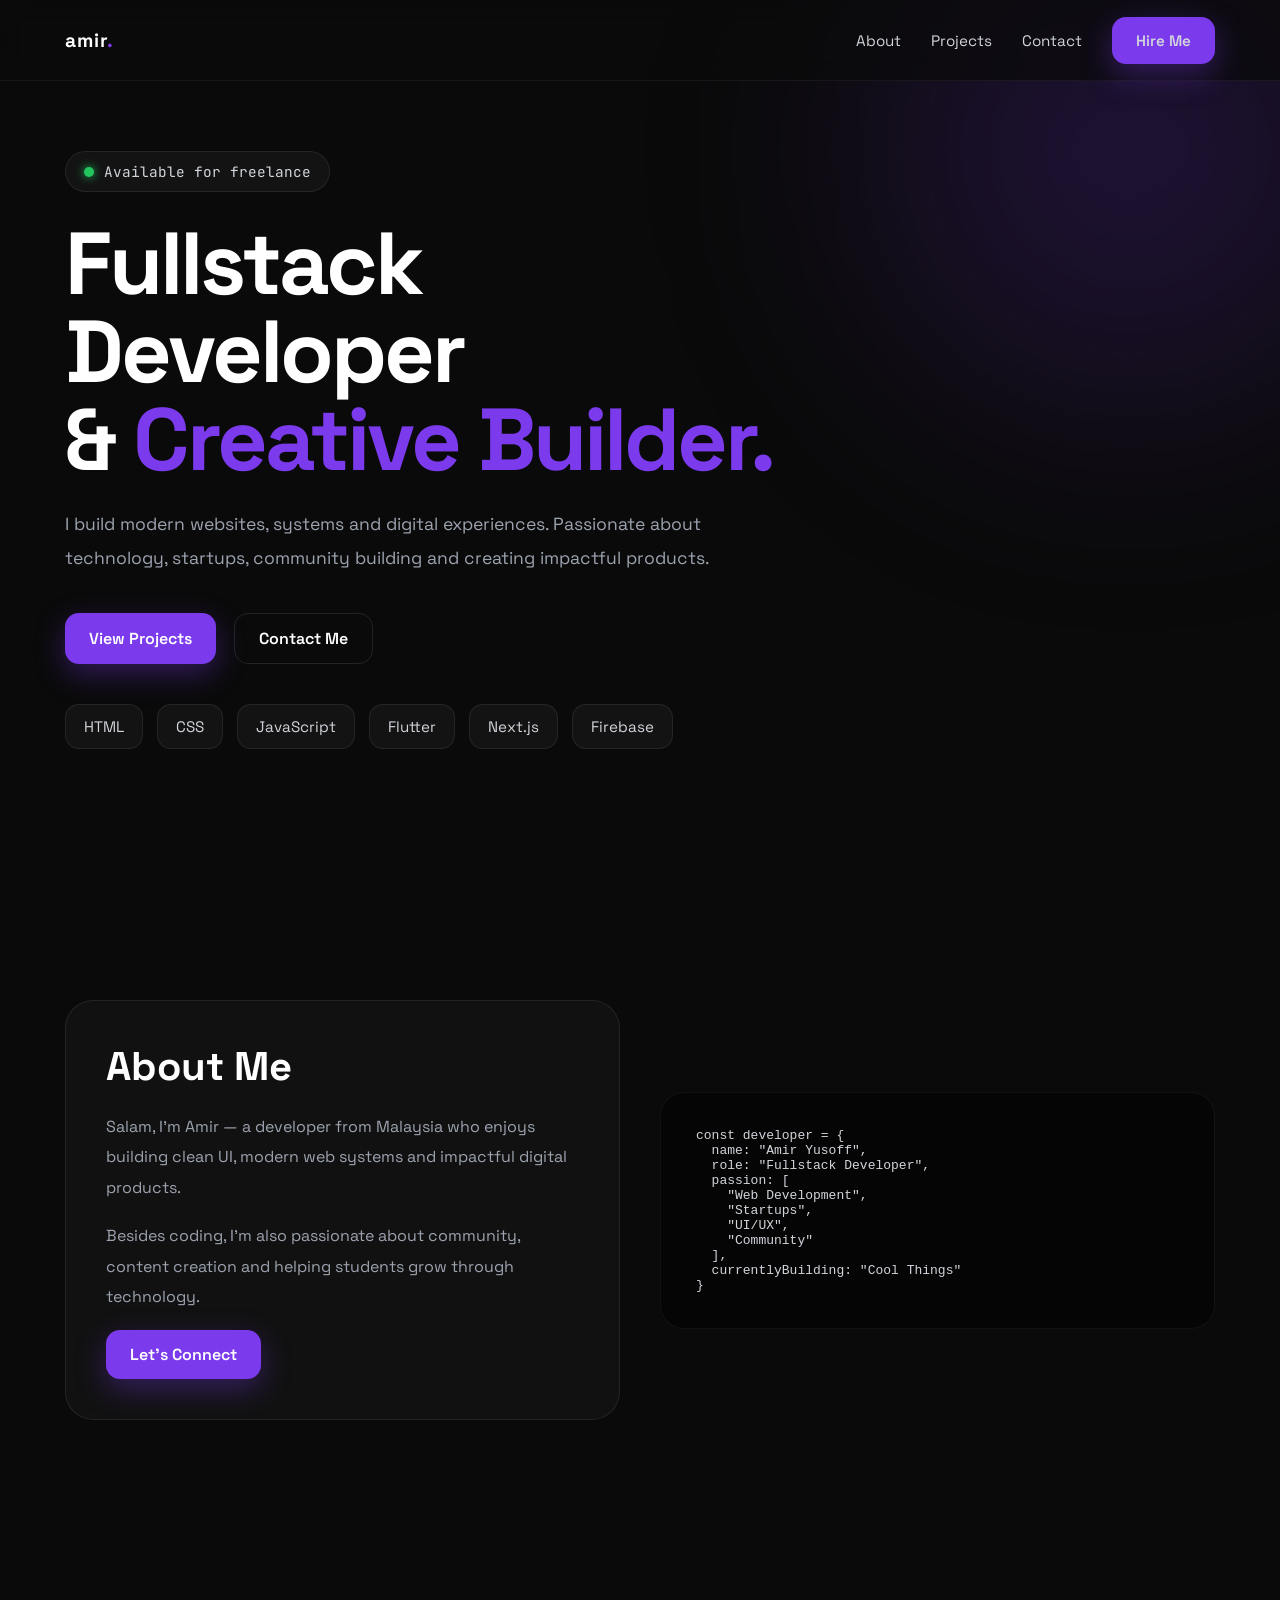
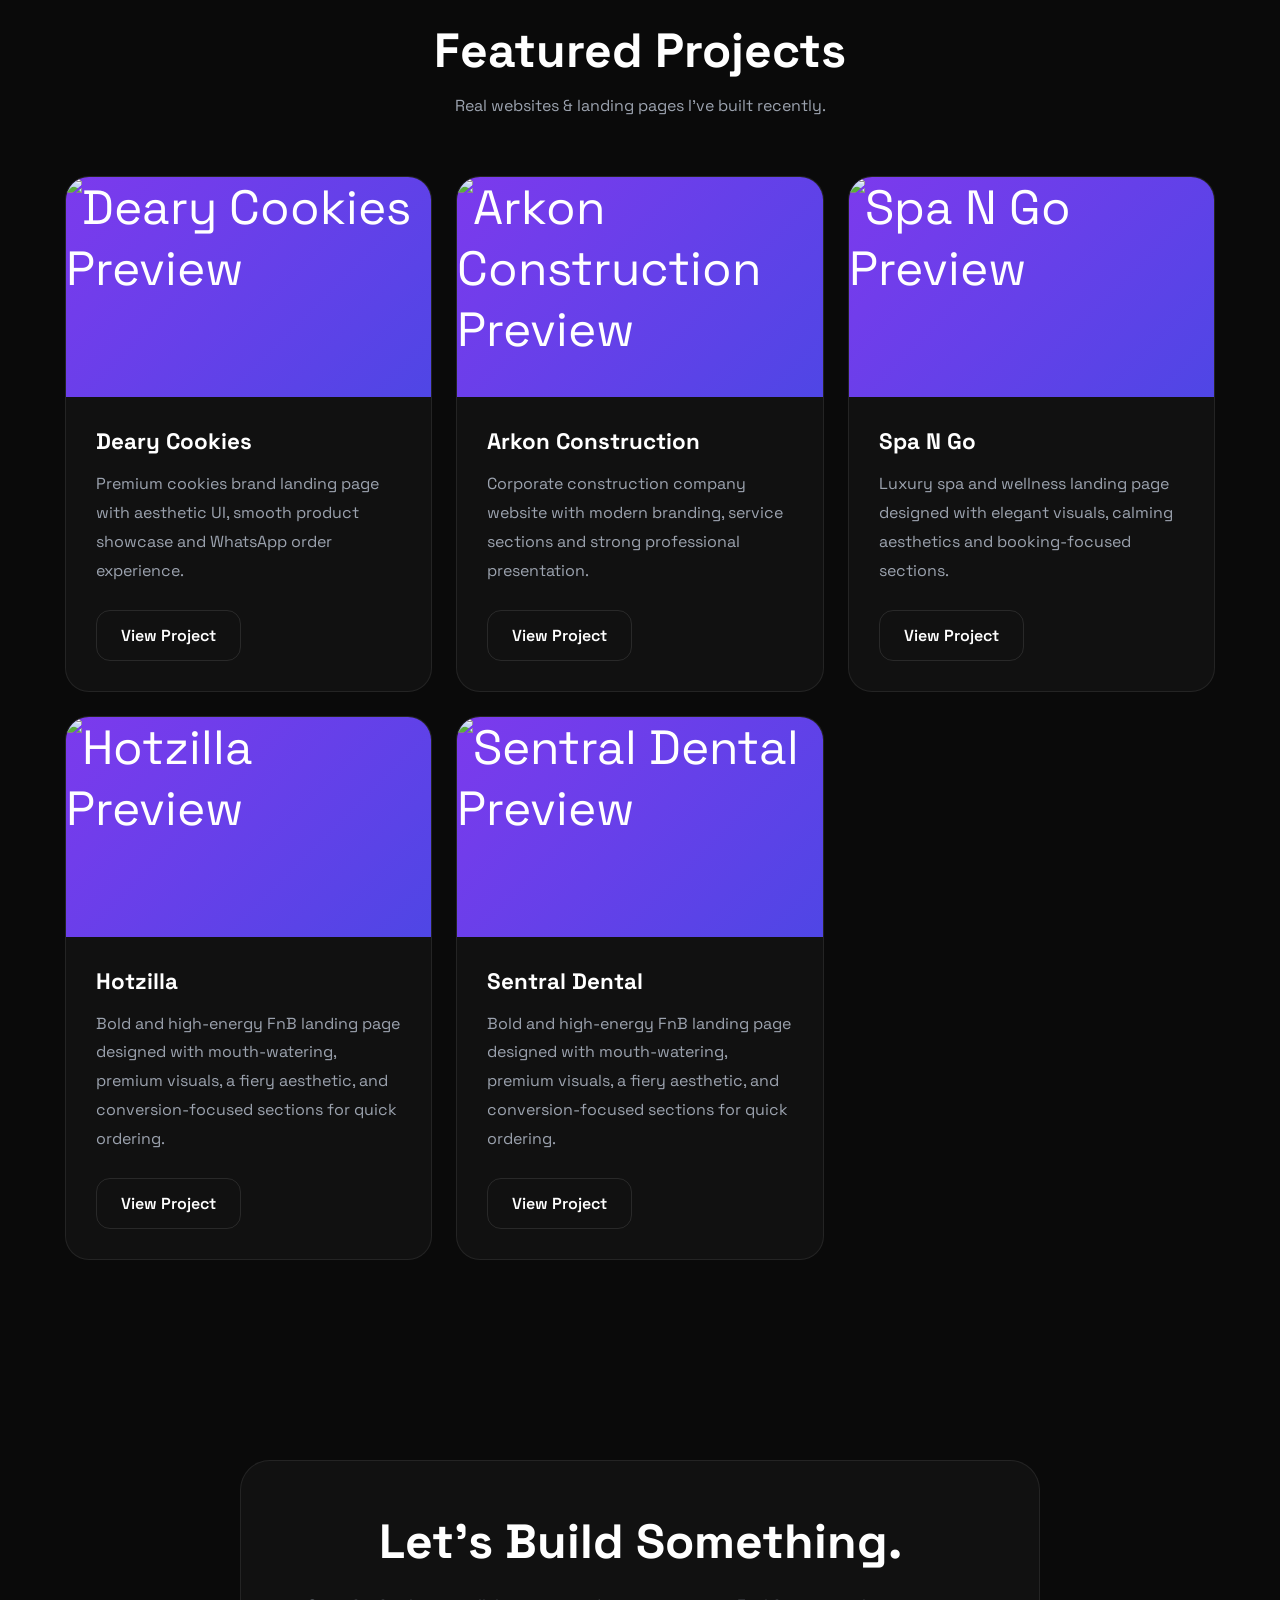
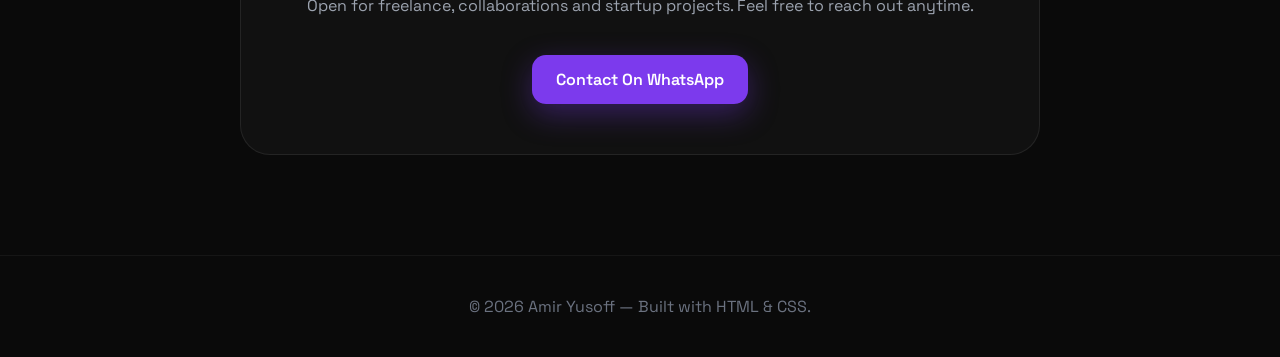
==== index.html @ 6af923e0 "Update index.html" ====
<!DOCTYPE html>
<html lang="en">
<head>
  <meta charset="UTF-8" />
  <meta name="viewport" content="width=device-width, initial-scale=1.0"/>

  <title>Amir Yusoff | Developer</title>

  <!-- Google Fonts -->
  <link rel="preconnect" href="https://fonts.googleapis.com">
  <link rel="preconnect" href="https://fonts.gstatic.com" crossorigin>

  <link href="https://fonts.googleapis.com/css2?family=Space+Grotesk:wght@300;400;500;700&family=JetBrains+Mono:wght@400;500&display=swap" rel="stylesheet">

  <style>

    *{
      margin:0;
      padding:0;
      box-sizing:border-box;
    }

    html{
      scroll-behavior:smooth;
    }

    body{
      font-family:'Space Grotesk',sans-serif;
      background:#0a0a0a;
      color:white;
      overflow-x:hidden;
    }

    a{
      text-decoration:none;
      color:inherit;
    }

    :root{
      --bg:#0a0a0a;
      --card:#111111;
      --border:rgba(255,255,255,0.08);
      --text:#ffffff;
      --muted:#9ca3af;
      --accent:#7c3aed;
    }

    .container{
      width:90%;
      max-width:1150px;
      margin:auto;
    }

    section{
      padding:100px 0;
    }

    /* =========================
       NAVBAR
    ========================== */

    header{
      position:fixed;
      top:0;
      width:100%;
      z-index:999;
      backdrop-filter:blur(12px);
      background:rgba(10,10,10,0.7);
      border-bottom:1px solid rgba(255,255,255,0.05);
    }

    .navbar{
      height:80px;
      display:flex;
      align-items:center;
      justify-content:space-between;
    }

    .logo{
      font-size:1.2rem;
      font-weight:700;
      letter-spacing:1px;
    }

    .logo span{
      color:var(--accent);
    }

    .nav-links{
      display:flex;
      gap:30px;
      align-items:center;
    }

    .nav-links a{
      color:#d1d5db;
      transition:0.3s;
      font-size:0.95rem;
    }

    .nav-links a:hover{
      color:white;
    }

    .btn{
      padding:14px 24px;
      border-radius:14px;
      border:none;
      cursor:pointer;
      transition:0.3s;
      font-weight:600;
      display:inline-flex;
      align-items:center;
      justify-content:center;
    }

    .btn-primary{
      background:var(--accent);
      color:white;
      box-shadow:0 10px 30px rgba(124,58,237,0.35);
    }

    .btn-primary:hover{
      transform:translateY(-3px);
    }

    .btn-outline{
      border:1px solid rgba(255,255,255,0.1);
      background:transparent;
      color:white;
    }

    .btn-outline:hover{
      background:rgba(255,255,255,0.05);
    }

    .menu-toggle{
      display:none;
      flex-direction:column;
      gap:5px;
      cursor:pointer;
    }

    .menu-toggle span{
      width:25px;
      height:3px;
      background:white;
      border-radius:10px;
    }

    /* =========================
       HERO
    ========================== */

    .hero{
      min-height:100vh;
      display:flex;
      align-items:center;
      position:relative;
      overflow:hidden;
    }

    .glow{
      position:absolute;
      width:500px;
      height:500px;
      background:rgba(124,58,237,0.18);
      filter:blur(120px);
      border-radius:50%;
      top:-100px;
      right:-100px;
      z-index:-1;
    }

    .hero-content{
      max-width:760px;
    }

    .hero-tag{
      display:inline-flex;
      align-items:center;
      gap:10px;
      padding:10px 18px;
      border-radius:999px;
      background:rgba(255,255,255,0.04);
      border:1px solid rgba(255,255,255,0.08);
      color:#d1d5db;
      margin-bottom:28px;
      font-size:0.9rem;
      font-family:'JetBrains Mono',monospace;
    }

    .dot{
      width:10px;
      height:10px;
      border-radius:50%;
      background:#22c55e;
      box-shadow:0 0 10px #22c55e;
    }

    .hero h1{
      font-size:5.5rem;
      line-height:1;
      margin-bottom:24px;
      letter-spacing:-3px;
    }

    .hero h1 span{
      color:var(--accent);
    }

    .hero p{
      color:var(--muted);
      font-size:1.1rem;
      line-height:1.9;
      max-width:650px;
      margin-bottom:38px;
    }

    .hero-buttons{
      display:flex;
      gap:18px;
      flex-wrap:wrap;
    }

    /* =========================
       TECH STACK
    ========================== */

    .tech-stack{
      display:flex;
      flex-wrap:wrap;
      gap:14px;
      margin-top:40px;
    }

    .tech-item{
      padding:12px 18px;
      border-radius:14px;
      background:rgba(255,255,255,0.04);
      border:1px solid rgba(255,255,255,0.08);
      color:#d1d5db;
      font-size:0.95rem;
      transition:0.3s;
    }

    .tech-item:hover{
      transform:translateY(-4px);
      border-color:rgba(124,58,237,0.45);
    }

    /* =========================
       ABOUT
    ========================== */

    .about-grid{
      display:grid;
      grid-template-columns:1fr 1fr;
      gap:40px;
      align-items:center;
    }

    .about-card{
      background:var(--card);
      border:1px solid var(--border);
      border-radius:28px;
      padding:40px;
    }

    .about-card h2{
      font-size:2.5rem;
      margin-bottom:20px;
    }

    .about-card p{
      color:var(--muted);
      line-height:1.9;
      margin-bottom:18px;
    }

    .code-box{
      background:#050505;
      border:1px solid rgba(255,255,255,0.05);
      border-radius:24px;
      padding:35px;
      font-family:'JetBrains Mono',monospace;
      color:#d1d5db;
      overflow:auto;
    }

    .code-box span{
      color:#7c3aed;
    }

    /* =========================
       PROJECTS
    ========================== */

    .section-title{
      text-align:center;
      margin-bottom:60px;
    }

    .section-title h2{
      font-size:3rem;
      margin-bottom:14px;
    }

    .section-title p{
      color:var(--muted);
      max-width:650px;
      margin:auto;
    }

    .project-grid{
      display:grid;
      grid-template-columns:repeat(3,1fr);
      gap:24px;
    }

    .project-card{
      background:var(--card);
      border:1px solid var(--border);
      border-radius:24px;
      overflow:hidden;
      transition:0.35s;
    }

    .project-card:hover{
      transform:translateY(-8px);
      border-color:rgba(124,58,237,0.4);
    }

    .project-image{
      height:220px;
      background:linear-gradient(
      135deg,
      #7c3aed,
      #4f46e5
      );
      display:flex;
      align-items:center;
      justify-content:center;
      font-size:3rem;
    }

    .project-content{
      padding:30px;
    }

    .project-content h3{
      margin-bottom:14px;
      font-size:1.4rem;
    }

    .project-content p{
      color:var(--muted);
      line-height:1.8;
      margin-bottom:24px;
    }

    /* =========================
       CONTACT
    ========================== */

    .contact-box{
      max-width:800px;
      margin:auto;
      background:var(--card);
      border:1px solid var(--border);
      border-radius:30px;
      padding:50px;
      text-align:center;
    }

    .contact-box h2{
      font-size:3rem;
      margin-bottom:20px;
    }

    .contact-box p{
      color:var(--muted);
      line-height:1.8;
      margin-bottom:35px;
    }

    /* =========================
       FOOTER
    ========================== */

    footer{
      padding:40px 0;
      border-top:1px solid rgba(255,255,255,0.05);
      text-align:center;
      color:#6b7280;
    }

    /* =========================
       ANIMATION
    ========================== */

    .fade-up{
      opacity:0;
      transform:translateY(40px);
      transition:all 0.8s ease;
    }

    .fade-up.show{
      opacity:1;
      transform:translateY(0);
    }

    /* =========================
       RESPONSIVE
    ========================== */

    @media(max-width:992px){

      .project-grid,
      .about-grid{
        grid-template-columns:1fr;
      }

      .hero h1{
        font-size:4rem;
      }

      .nav-links{
        position:absolute;
        top:80px;
        right:0;
        width:100%;
        background:#111;
        flex-direction:column;
        padding:30px;
        display:none;
      }

      .nav-links.active{
        display:flex;
      }

      .menu-toggle{
        display:flex;
      }
    }

    @media(max-width:600px){

      section{
        padding:80px 0;
      }

      .hero h1{
        font-size:3rem;
      }

      .section-title h2,
      .contact-box h2{
        font-size:2.2rem;
      }

      .contact-box{
        padding:35px;
      }
    }

  </style>
</head>

<body>

  <!-- =========================
       HEADER
  ========================== -->

  <header>

    <div class="container navbar">

      <div class="logo">
        amir<span>.</span>
      </div>

      <div class="nav-links" id="navLinks">

        <a href="#about">About</a>
        <a href="#projects">Projects</a>
        <a href="#contact">Contact</a>

        <a href="#contact" class="btn btn-primary">
          Hire Me
        </a>

      </div>

      <div class="menu-toggle" id="menuToggle">
        <span></span>
        <span></span>
        <span></span>
      </div>

    </div>

  </header>

  <!-- =========================
       HERO
  ========================== -->

  <section class="hero">

    <div class="glow"></div>

    <div class="container">

      <div class="hero-content fade-up">

        <div class="hero-tag">
          <div class="dot"></div>
          Available for freelance
        </div>

        <h1>
          Fullstack Developer<br>
          & <span>Creative Builder.</span>
        </h1>

        <p>
          I build modern websites, systems and digital experiences.
          Passionate about technology, startups, community building
          and creating impactful products.
        </p>

        <div class="hero-buttons">

          <a href="#projects" class="btn btn-primary">
            View Projects
          </a>

          <a href="#contact" class="btn btn-outline">
            Contact Me
          </a>

        </div>

        <div class="tech-stack">

          <div class="tech-item">HTML</div>
          <div class="tech-item">CSS</div>
          <div class="tech-item">JavaScript</div>
          <div class="tech-item">Flutter</div>
          <div class="tech-item">Next.js</div>
          <div class="tech-item">Firebase</div>

        </div>

      </div>

    </div>

  </section>

  <!-- =========================
       ABOUT
  ========================== -->

  <section id="about">

    <div class="container about-grid">

      <div class="about-card fade-up">

        <h2>About Me</h2>

        <p>
          Salam, I'm Amir — a developer from Malaysia who enjoys
          building clean UI, modern web systems and impactful digital products.
        </p>

        <p>
          Besides coding, I’m also passionate about community,
          content creation and helping students grow through technology.
        </p>

        <a href="#contact" class="btn btn-primary">
          Let's Connect
        </a>

      </div>

      <div class="code-box fade-up">

<pre>
const developer = {
  name: "Amir Yusoff",
  role: "Fullstack Developer",
  passion: [
    "Web Development",
    "Startups",
    "UI/UX",
    "Community"
  ],
  currentlyBuilding: "Cool Things"
}
</pre>

      </div>

    </div>

  </section>

<!-- =========================
     PROJECTS
========================== -->

<section id="projects">

  <div class="container">

    <div class="section-title fade-up">

      <h2>Featured Projects</h2>

      <p>
        Real websites & landing pages I’ve built recently.
      </p>

    </div>

    <div class="project-grid">

      <!-- PROJECT 1 -->

      <div class="project-card fade-up">

        <div class="project-image" style="padding:0; overflow:hidden;">

          <img 
            src="https://api.microlink.io/?url=https://dearycookies.vercel.app/&screenshot=true&meta=false&embed=screenshot.url"
            alt="Deary Cookies Preview"
            style="
              width:100%;
              height:100%;
              object-fit:cover;
            "
          />

        </div>

        <div class="project-content">

          <h3>Deary Cookies</h3>

          <p>
            Premium cookies brand landing page with aesthetic UI,
            smooth product showcase and WhatsApp order experience.
          </p>

          <a 
            href="https://dearycookies.vercel.app/" 
            target="_blank"
            class="btn btn-outline"
          >
            View Project
          </a>

        </div>

      </div>

      <!-- PROJECT 2 -->

      <div class="project-card fade-up">

        <div class="project-image" style="padding:0; overflow:hidden;">

          <img 
            src="https://api.microlink.io/?url=https://arkon-construction.vercel.app/&screenshot=true&meta=false&embed=screenshot.url"
            alt="Arkon Construction Preview"
            style="
              width:100%;
              height:100%;
              object-fit:cover;
            "
          />

        </div>

        <div class="project-content">

          <h3>Arkon Construction</h3>

          <p>
            Corporate construction company website with modern branding,
            service sections and strong professional presentation.
          </p>

          <a 
            href="https://arkon-construction.vercel.app/" 
            target="_blank"
            class="btn btn-outline"
          >
            View Project
          </a>

        </div>

      </div>

      <!-- PROJECT 3 -->

      <div class="project-card fade-up">

        <div class="project-image" style="padding:0; overflow:hidden;">

          <img 
            src="https://api.microlink.io/?url=https://spa-n-go.netlify.app/&screenshot=true&meta=false&embed=screenshot.url"
            alt="Spa N Go Preview"
            style="
              width:100%;
              height:100%;
              object-fit:cover;
            "
          />

        </div>

        <div class="project-content">

          <h3>Spa N Go</h3>

          <p>
            Luxury spa and wellness landing page designed with elegant visuals,
            calming aesthetics and booking-focused sections.
          </p>

          <a 
            href="https://spa-n-go.netlify.app/" 
            target="_blank"
            class="btn btn-outline"
          >
            View Project
          </a>

        </div>

      </div>

   <!-- PROJECT 4 -->

      <div class="project-card fade-up">

        <div class="project-image" style="padding:0; overflow:hidden;">

          <img 
            src="https://api.microlink.io/?url=https://hotzilla.vercel.app/&screenshot=true&meta=false&embed=screenshot.url"
            alt="Hotzilla Preview"
            style="
              width:100%;
              height:100%;
              object-fit:cover;
            "
          />

        </div>

        <div class="project-content">

          <h3>Hotzilla</h3>

          <p>
          Bold and high-energy FnB landing page designed with mouth-watering, premium visuals, a fiery aesthetic, and conversion-focused sections for quick ordering.
          </p>

          <a 
            href="https://hotzilla.vercel.app/" 
            target="_blank"
            class="btn btn-outline"
          >
            View Project
          </a>

        </div>

      </div>

  <!-- PROJECT 5 -->

      <div class="project-card fade-up">

        <div class="project-image" style="padding:0; overflow:hidden;">

          <img 
            src="https://api.microlink.io/?url=https://sentral-dental.vercel.app//&screenshot=true&meta=false&embed=screenshot.url"
            alt="Sentral Dental Preview"
            style="
              width:100%;
              height:100%;
              object-fit:cover;
            "
          />

        </div>

        <div class="project-content">

          <h3>Sentral Dental</h3>

          <p>
          Bold and high-energy FnB landing page designed with mouth-watering, premium visuals, a fiery aesthetic, and conversion-focused sections for quick ordering.
          </p>

          <a 
            href="https://sentral-dental.vercel.app/" 
            target="_blank"
            class="btn btn-outline"
          >
            View Project
          </a>

        </div>

      </div>

    </div>

  </div>

</section>
  <!-- =========================
       CONTACT
  ========================== -->

  <section id="contact">

    <div class="container">

      <div class="contact-box fade-up">

        <h2>Let's Build Something.</h2>

        <p>
          Open for freelance, collaborations and startup projects.
          Feel free to reach out anytime.
        </p>

        <a href="https://wa.me/601116674470" class="btn btn-primary">
          Contact On WhatsApp
        </a>

      </div>

    </div>

  </section>

  <!-- =========================
       FOOTER
  ========================== -->

  <footer>

    <div class="container">

      © 2026 Amir Yusoff — Built with HTML & CSS.

    </div>

  </footer>

  <!-- =========================
       JAVASCRIPT
  ========================== -->

  <script>

    /* MOBILE MENU */

    const menuToggle = document.getElementById('menuToggle');
    const navLinks = document.getElementById('navLinks');

    menuToggle.addEventListener('click', () => {
      navLinks.classList.toggle('active');
    });

    /* FADE ANIMATION */

    const fadeElements = document.querySelectorAll('.fade-up');

    const observer = new IntersectionObserver((entries) => {

      entries.forEach(entry => {

        if(entry.isIntersecting){
          entry.target.classList.add('show');
        }

      });

    }, {
      threshold:0.1
    });

    fadeElements.forEach(el => {
      observer.observe(el);
    });

  </script>

</body>
</html>
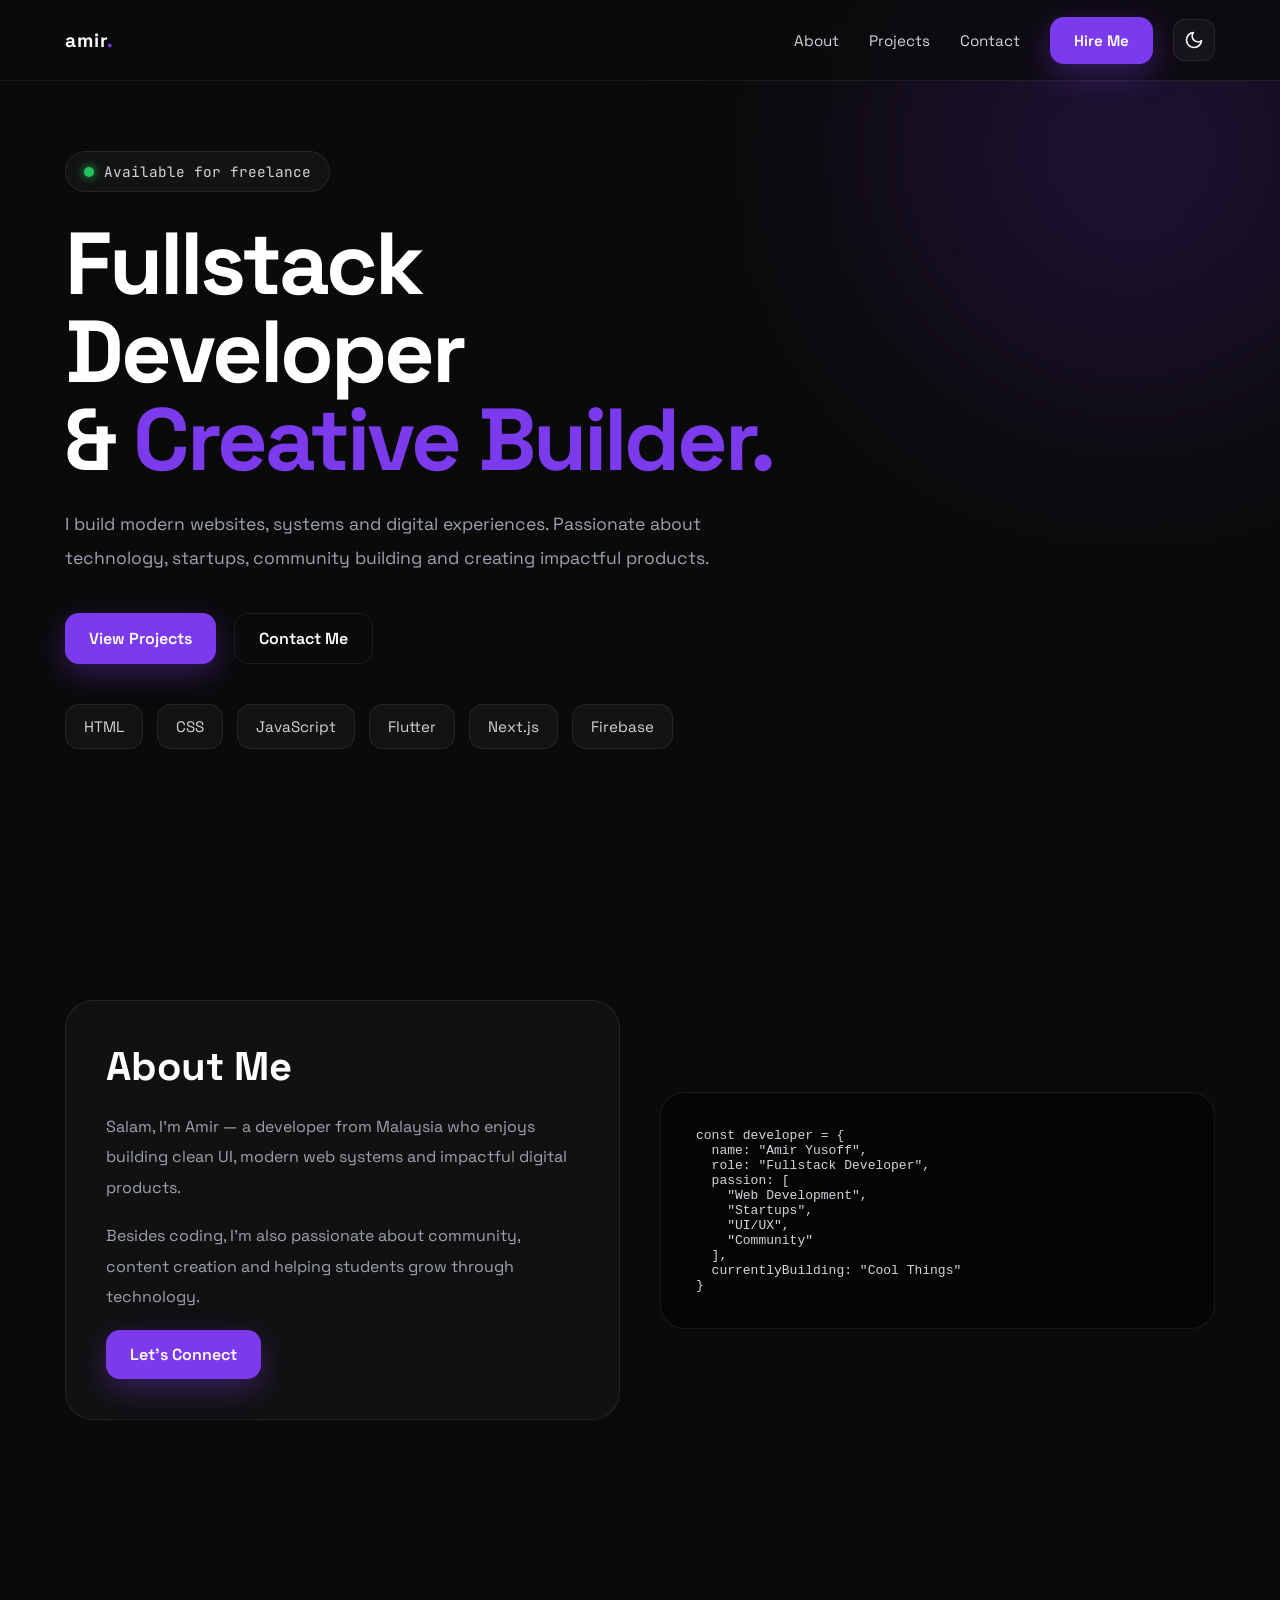
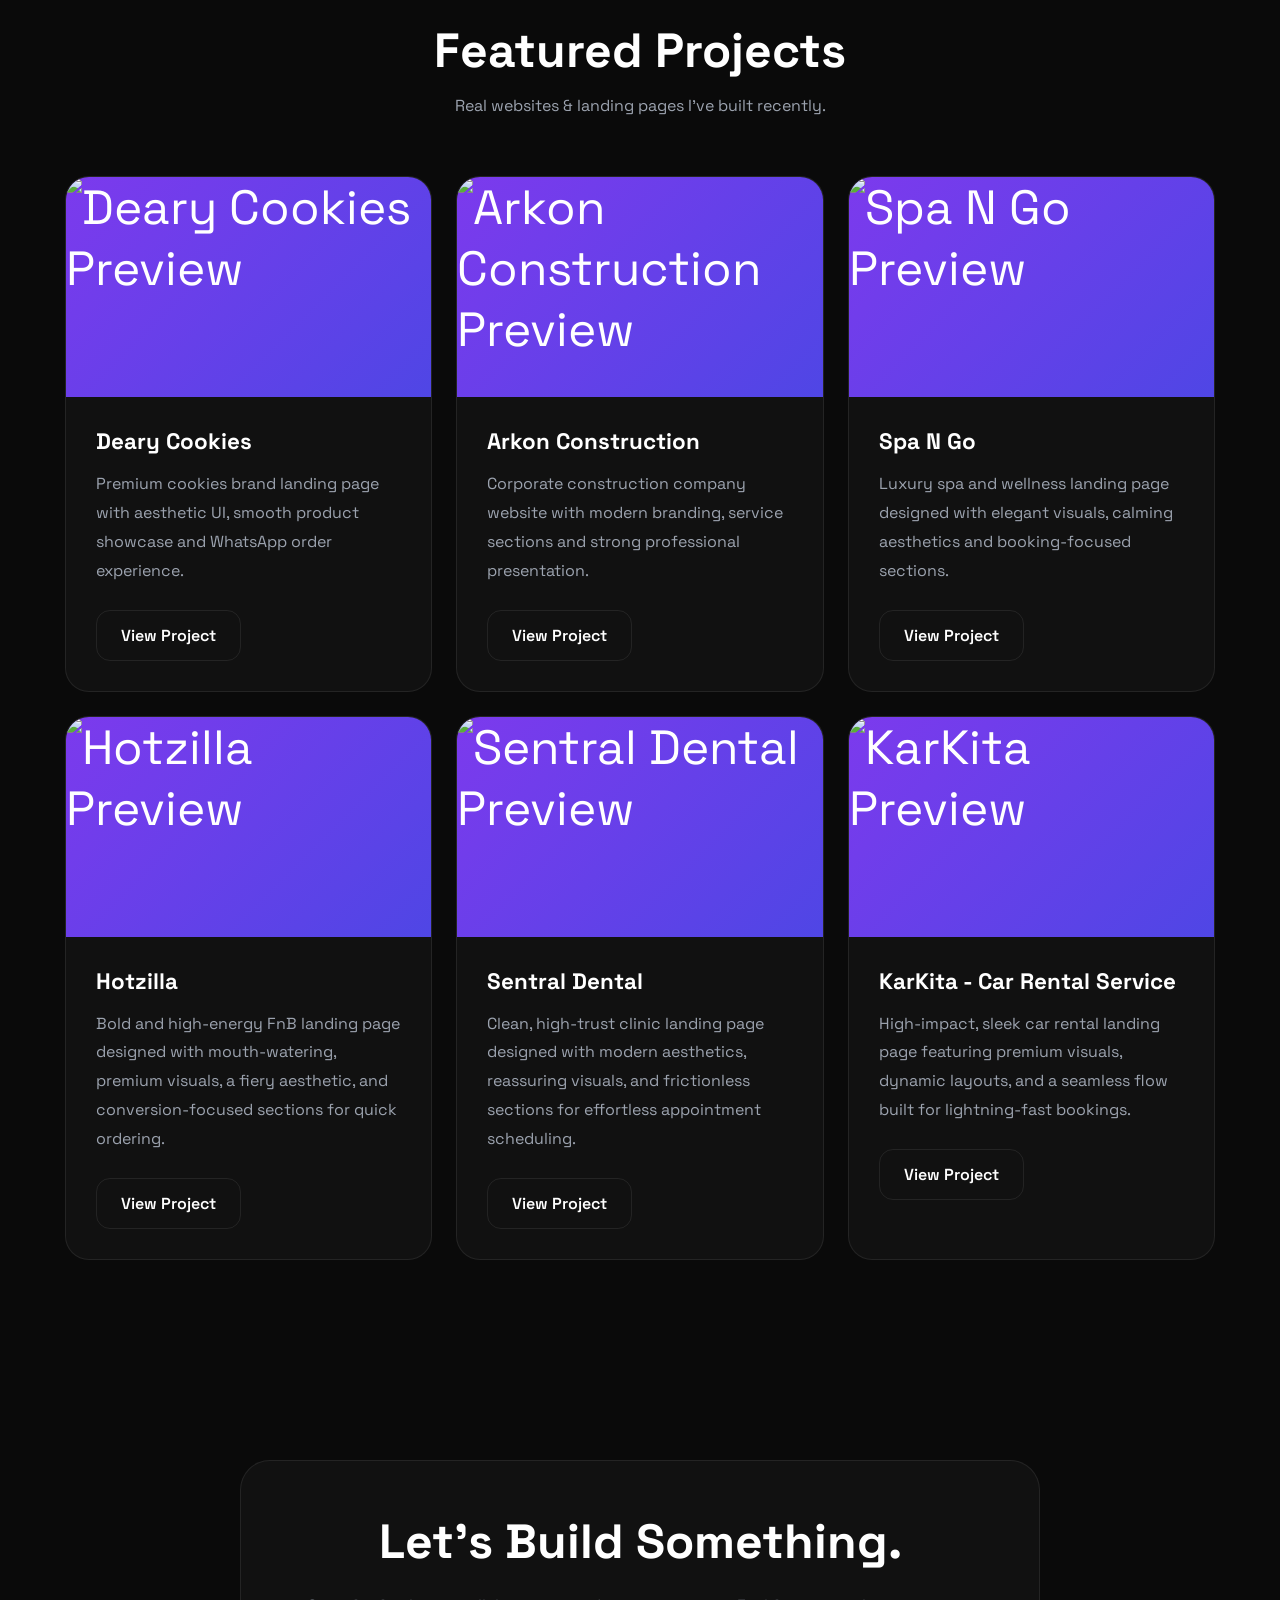
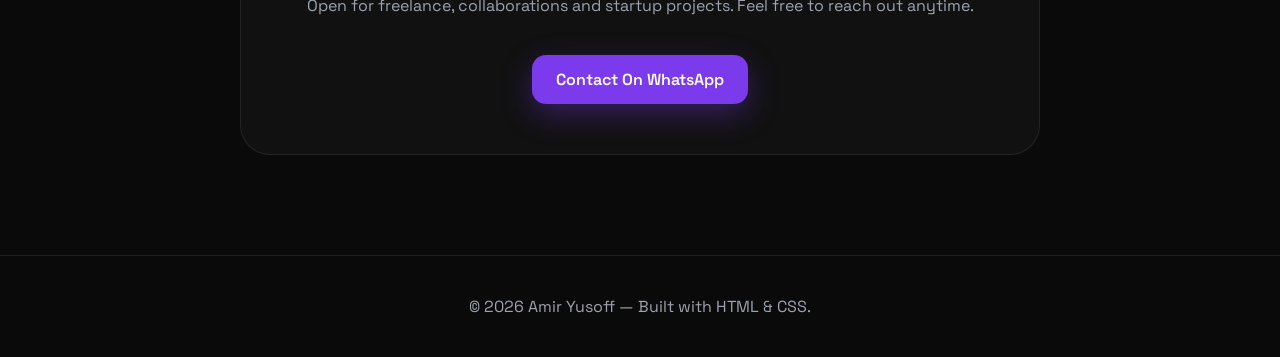
==== commit aa776900: "Update index.html" ====
--- a/index.html
+++ b/index.html
@@ -6,6 +6,9 @@
 
   <title>Amir Yusoff | Developer</title>
 
+  <!-- Favicon Google (Huruf 'a' Warna Putih) -->
+  <link rel="icon" type="image/svg+xml" href="data:image/svg+xml,<svg xmlns='http://www.w3.org/2000/svg' viewBox='0 0 100 100'><rect width='100' height='100' rx='20' fill='%230a0a0a'/><text x='50%' y='55%' dominant-baseline='central' text-anchor='middle' fill='%23ffffff' font-family='sans-serif' font-weight='bold' font-size='65'>a</text></svg>">
+
   <!-- Google Fonts -->
   <link rel="preconnect" href="https://fonts.googleapis.com">
   <link rel="preconnect" href="https://fonts.gstatic.com" crossorigin>
@@ -22,18 +25,6 @@
 
     html{
       scroll-behavior:smooth;
-    }
-
-    body{
-      font-family:'Space Grotesk',sans-serif;
-      background:#0a0a0a;
-      color:white;
-      overflow-x:hidden;
-    }
-
-    a{
-      text-decoration:none;
-      color:inherit;
     }
 
     :root{
@@ -43,6 +34,36 @@
       --text:#ffffff;
       --muted:#9ca3af;
       --accent:#7c3aed;
+      --header-bg:rgba(10,10,10,0.7);
+      --code-bg:#050505;
+      --tech-bg:rgba(255,255,255,0.04);
+      --nav-link:#d1d5db;
+    }
+
+    [data-theme="light"] {
+      --bg:#f8fafc;
+      --card:#ffffff;
+      --border:rgba(0,0,0,0.08);
+      --text:#0f172a;
+      --muted:#64748b;
+      --accent:#7c3aed;
+      --header-bg:rgba(248,250,252,0.8);
+      --code-bg:#0f172a;
+      --tech-bg:rgba(0,0,0,0.04);
+      --nav-link:#334155;
+    }
+
+    body{
+      font-family:'Space Grotesk',sans-serif;
+      background:var(--bg);
+      color:var(--text);
+      overflow-x:hidden;
+      transition: background 0.3s ease, color 0.3s ease;
+    }
+
+    a{
+      text-decoration:none;
+      color:inherit;
     }
 
     .container{
@@ -65,8 +86,9 @@
       width:100%;
       z-index:999;
       backdrop-filter:blur(12px);
-      background:rgba(10,10,10,0.7);
-      border-bottom:1px solid rgba(255,255,255,0.05);
+      background:var(--header-bg);
+      border-bottom:1px solid var(--border);
+      transition: background 0.3s ease, border-color 0.3s ease;
     }
 
     .navbar{
@@ -86,6 +108,12 @@
       color:var(--accent);
     }
 
+    .nav-right {
+      display: flex;
+      align-items: center;
+      gap: 20px;
+    }
+
     .nav-links{
       display:flex;
       gap:30px;
@@ -93,13 +121,13 @@
     }
 
     .nav-links a{
-      color:#d1d5db;
+      color:var(--nav-link);
       transition:0.3s;
       font-size:0.95rem;
     }
 
     .nav-links a:hover{
-      color:white;
+      color:var(--text);
     }
 
     .btn{
@@ -116,7 +144,7 @@
 
     .btn-primary{
       background:var(--accent);
-      color:white;
+      color:#ffffff !important; /* Kekalkan tulisan putih untuk Hire Me & butang utama */
       box-shadow:0 10px 30px rgba(124,58,237,0.35);
     }
 
@@ -125,14 +153,49 @@
     }
 
     .btn-outline{
-      border:1px solid rgba(255,255,255,0.1);
+      border:1px solid var(--border);
       background:transparent;
-      color:white;
+      color:var(--text);
     }
 
     .btn-outline:hover{
-      background:rgba(255,255,255,0.05);
-    }
+      background:var(--tech-bg);
+    }
+
+    /* Theme Toggle Button */
+    .theme-toggle {
+      background: var(--tech-bg);
+      border: 1px solid var(--border);
+      color: var(--text);
+      width: 42px;
+      height: 42px;
+      border-radius: 12px;
+      display: flex;
+      align-items: center;
+      justify-content: center;
+      cursor: pointer;
+      transition: 0.3s;
+    }
+
+    .theme-toggle:hover {
+      border-color: var(--accent);
+    }
+
+    .theme-toggle svg {
+      width: 20px;
+      height: 20px;
+      fill: none;
+      stroke: currentColor;
+      stroke-width: 2;
+      stroke-linecap: round;
+      stroke-linejoin: round;
+    }
+
+    .sun-icon { display: none; }
+    .moon-icon { display: block; }
+
+    [data-theme="light"] .sun-icon { display: block; }
+    [data-theme="light"] .moon-icon { display: none; }
 
     .menu-toggle{
       display:none;
@@ -144,7 +207,7 @@
     .menu-toggle span{
       width:25px;
       height:3px;
-      background:white;
+      background:var(--text);
       border-radius:10px;
     }
 
@@ -182,9 +245,9 @@
       gap:10px;
       padding:10px 18px;
       border-radius:999px;
-      background:rgba(255,255,255,0.04);
-      border:1px solid rgba(255,255,255,0.08);
-      color:#d1d5db;
+      background:var(--tech-bg);
+      border:1px solid var(--border);
+      color:var(--nav-link);
       margin-bottom:28px;
       font-size:0.9rem;
       font-family:'JetBrains Mono',monospace;
@@ -237,9 +300,9 @@
     .tech-item{
       padding:12px 18px;
       border-radius:14px;
-      background:rgba(255,255,255,0.04);
-      border:1px solid rgba(255,255,255,0.08);
-      color:#d1d5db;
+      background:var(--tech-bg);
+      border:1px solid var(--border);
+      color:var(--nav-link);
       font-size:0.95rem;
       transition:0.3s;
     }
@@ -265,6 +328,7 @@
       border:1px solid var(--border);
       border-radius:28px;
       padding:40px;
+      transition: background 0.3s ease, border-color 0.3s ease;
     }
 
     .about-card h2{
@@ -279,13 +343,14 @@
     }
 
     .code-box{
-      background:#050505;
-      border:1px solid rgba(255,255,255,0.05);
+      background:var(--code-bg);
+      border:1px solid var(--border);
       border-radius:24px;
       padding:35px;
       font-family:'JetBrains Mono',monospace;
       color:#d1d5db;
       overflow:auto;
+      transition: background 0.3s ease;
     }
 
     .code-box span{
@@ -371,6 +436,7 @@
       border-radius:30px;
       padding:50px;
       text-align:center;
+      transition: background 0.3s ease, border-color 0.3s ease;
     }
 
     .contact-box h2{
@@ -390,9 +456,9 @@
 
     footer{
       padding:40px 0;
-      border-top:1px solid rgba(255,255,255,0.05);
+      border-top:1px solid var(--border);
       text-align:center;
-      color:#6b7280;
+      color:var(--muted);
     }
 
     /* =========================
@@ -430,7 +496,8 @@
         top:80px;
         right:0;
         width:100%;
-        background:#111;
+        background:var(--card);
+        border-bottom:1px solid var(--border);
         flex-direction:column;
         padding:30px;
         display:none;
@@ -482,22 +549,44 @@
         amir<span>.</span>
       </div>
 
-      <div class="nav-links" id="navLinks">
-
-        <a href="#about">About</a>
-        <a href="#projects">Projects</a>
-        <a href="#contact">Contact</a>
-
-        <a href="#contact" class="btn btn-primary">
-          Hire Me
-        </a>
-
-      </div>
-
-      <div class="menu-toggle" id="menuToggle">
-        <span></span>
-        <span></span>
-        <span></span>
+      <div class="nav-right">
+        <div class="nav-links" id="navLinks">
+
+          <a href="#about">About</a>
+          <a href="#projects">Projects</a>
+          <a href="#contact">Contact</a>
+
+          <a href="#contact" class="btn btn-primary">
+            Hire Me
+          </a>
+
+        </div>
+
+        <!-- Theme Toggle Button -->
+        <button class="theme-toggle" id="themeToggle" aria-label="Toggle theme">
+          <!-- Moon Icon (Dark Mode) -->
+          <svg class="moon-icon" viewBox="0 0 24 24">
+            <path d="M21 12.79A9 9 0 1 1 11.21 3 7 7 0 0 0 21 12.79z"></path>
+          </svg>
+          <!-- Sun Icon (Light Mode) -->
+          <svg class="sun-icon" viewBox="0 0 24 24">
+            <circle cx="12" cy="12" r="5"></circle>
+            <line x1="12" y1="1" x2="12" y2="3"></line>
+            <line x1="12" y1="21" x2="12" y2="23"></line>
+            <line x1="4.22" y1="4.22" x2="5.64" y2="5.64"></line>
+            <line x1="18.36" y1="18.36" x2="19.78" y2="19.78"></line>
+            <line x1="1" y1="12" x2="3" y2="12"></line>
+            <line x1="21" y1="12" x2="23" y2="12"></line>
+            <line x1="4.22" y1="19.78" x2="5.64" y2="18.36"></line>
+            <line x1="18.36" y1="5.64" x2="19.78" y2="4.22"></line>
+          </svg>
+        </button>
+
+        <div class="menu-toggle" id="menuToggle">
+          <span></span>
+          <span></span>
+          <span></span>
+        </div>
       </div>
 
     </div>
@@ -638,7 +727,7 @@
         <div class="project-image" style="padding:0; overflow:hidden;">
 
           <img 
-            src="https://api.microlink.io/?url=https://dearycookies.vercel.app/&screenshot=true&meta=false&embed=screenshot.url"
+            src="https://api.microlink.io/?url=https://deary-cookies.netlify.app/&screenshot=true&meta=false&embed=screenshot.url"
             alt="Deary Cookies Preview"
             style="
               width:100%;
@@ -659,7 +748,7 @@
           </p>
 
           <a 
-            href="https://dearycookies.vercel.app/" 
+            href="https://deary-cookies.netlify.app/" 
             target="_blank"
             class="btn btn-outline"
           >
@@ -677,7 +766,7 @@
         <div class="project-image" style="padding:0; overflow:hidden;">
 
           <img 
-            src="https://api.microlink.io/?url=https://arkon-construction.vercel.app/&screenshot=true&meta=false&embed=screenshot.url"
+            src="https://api.microlink.io/?url=https://arkon-construction.netlify.app/&screenshot=true&meta=false&embed=screenshot.url"
             alt="Arkon Construction Preview"
             style="
               width:100%;
@@ -698,7 +787,7 @@
           </p>
 
           <a 
-            href="https://arkon-construction.vercel.app/" 
+            href="https://arkon-construction.netlify.app/" 
             target="_blank"
             class="btn btn-outline"
           >
@@ -755,7 +844,7 @@
         <div class="project-image" style="padding:0; overflow:hidden;">
 
           <img 
-            src="https://api.microlink.io/?url=https://hotzilla.vercel.app/&screenshot=true&meta=false&embed=screenshot.url"
+            src="https://api.microlink.io/?url=https://hotzilla.netlify.app/&screenshot=true&meta=false&embed=screenshot.url"
             alt="Hotzilla Preview"
             style="
               width:100%;
@@ -775,7 +864,7 @@
           </p>
 
           <a 
-            href="https://hotzilla.vercel.app/" 
+            href="https://hotzilla.netlify.app/" 
             target="_blank"
             class="btn btn-outline"
           >
@@ -793,7 +882,7 @@
         <div class="project-image" style="padding:0; overflow:hidden;">
 
           <img 
-            src="https://api.microlink.io/?url=https://sentral-dental.vercel.app//&screenshot=true&meta=false&embed=screenshot.url"
+            src="https://api.microlink.io/?url=https://sentraldental.netlify.app//&screenshot=true&meta=false&embed=screenshot.url"
             alt="Sentral Dental Preview"
             style="
               width:100%;
@@ -809,11 +898,11 @@
           <h3>Sentral Dental</h3>
 
           <p>
-          Bold and high-energy FnB landing page designed with mouth-watering, premium visuals, a fiery aesthetic, and conversion-focused sections for quick ordering.
+          Clean, high-trust clinic landing page designed with modern aesthetics, reassuring visuals, and frictionless sections for effortless appointment scheduling.
           </p>
 
           <a 
-            href="https://sentral-dental.vercel.app/" 
+            href="https://sentraldental.netlify.app/" 
             target="_blank"
             class="btn btn-outline"
           >
@@ -824,9 +913,49 @@
 
       </div>
 
+
+ <!-- PROJECT 6 -->
+
+      <div class="project-card fade-up">
+
+        <div class="project-image" style="padding:0; overflow:hidden;">
+
+          <img 
+            src="https://api.microlink.io/?url=https://karkita.netlify.app///&screenshot=true&meta=false&embed=screenshot.url"
+            alt="KarKita Preview"
+            style="
+              width:100%;
+              height:100%;
+              object-fit:cover;
+            "
+          />
+
+        </div>
+
+        <div class="project-content">
+
+          <h3>KarKita - Car Rental Service</h3>
+
+          <p>
+          High-impact, sleek car rental landing page featuring premium visuals, dynamic layouts, and a seamless flow built for lightning-fast bookings.
+          </p>
+
+          <a 
+            href="https://karkita.netlify.app/" 
+            target="_blank"
+            class="btn btn-outline"
+          >
+            View Project
+          </a>
+
+        </div>
+
+      </div>
+
     </div>
 
   </div>
+
 
 </section>
   <!-- =========================
@@ -876,6 +1005,29 @@
 
   <script>
 
+    /* DARK / LIGHT MODE TOGGLE */
+
+    const themeToggle = document.getElementById('themeToggle');
+    const savedTheme = localStorage.getItem('theme');
+
+    if (savedTheme) {
+      document.documentElement.setAttribute('data-theme', savedTheme);
+    }
+
+    themeToggle.addEventListener('click', () => {
+      const currentTheme = document.documentElement.getAttribute('data-theme');
+      let newTheme = 'light';
+
+      if (currentTheme === 'light') {
+        newTheme = 'dark';
+        document.documentElement.removeAttribute('data-theme');
+      } else {
+        document.documentElement.setAttribute('data-theme', 'light');
+      }
+
+      localStorage.setItem('theme', newTheme);
+    });
+
     /* MOBILE MENU */
 
     const menuToggle = document.getElementById('menuToggle');
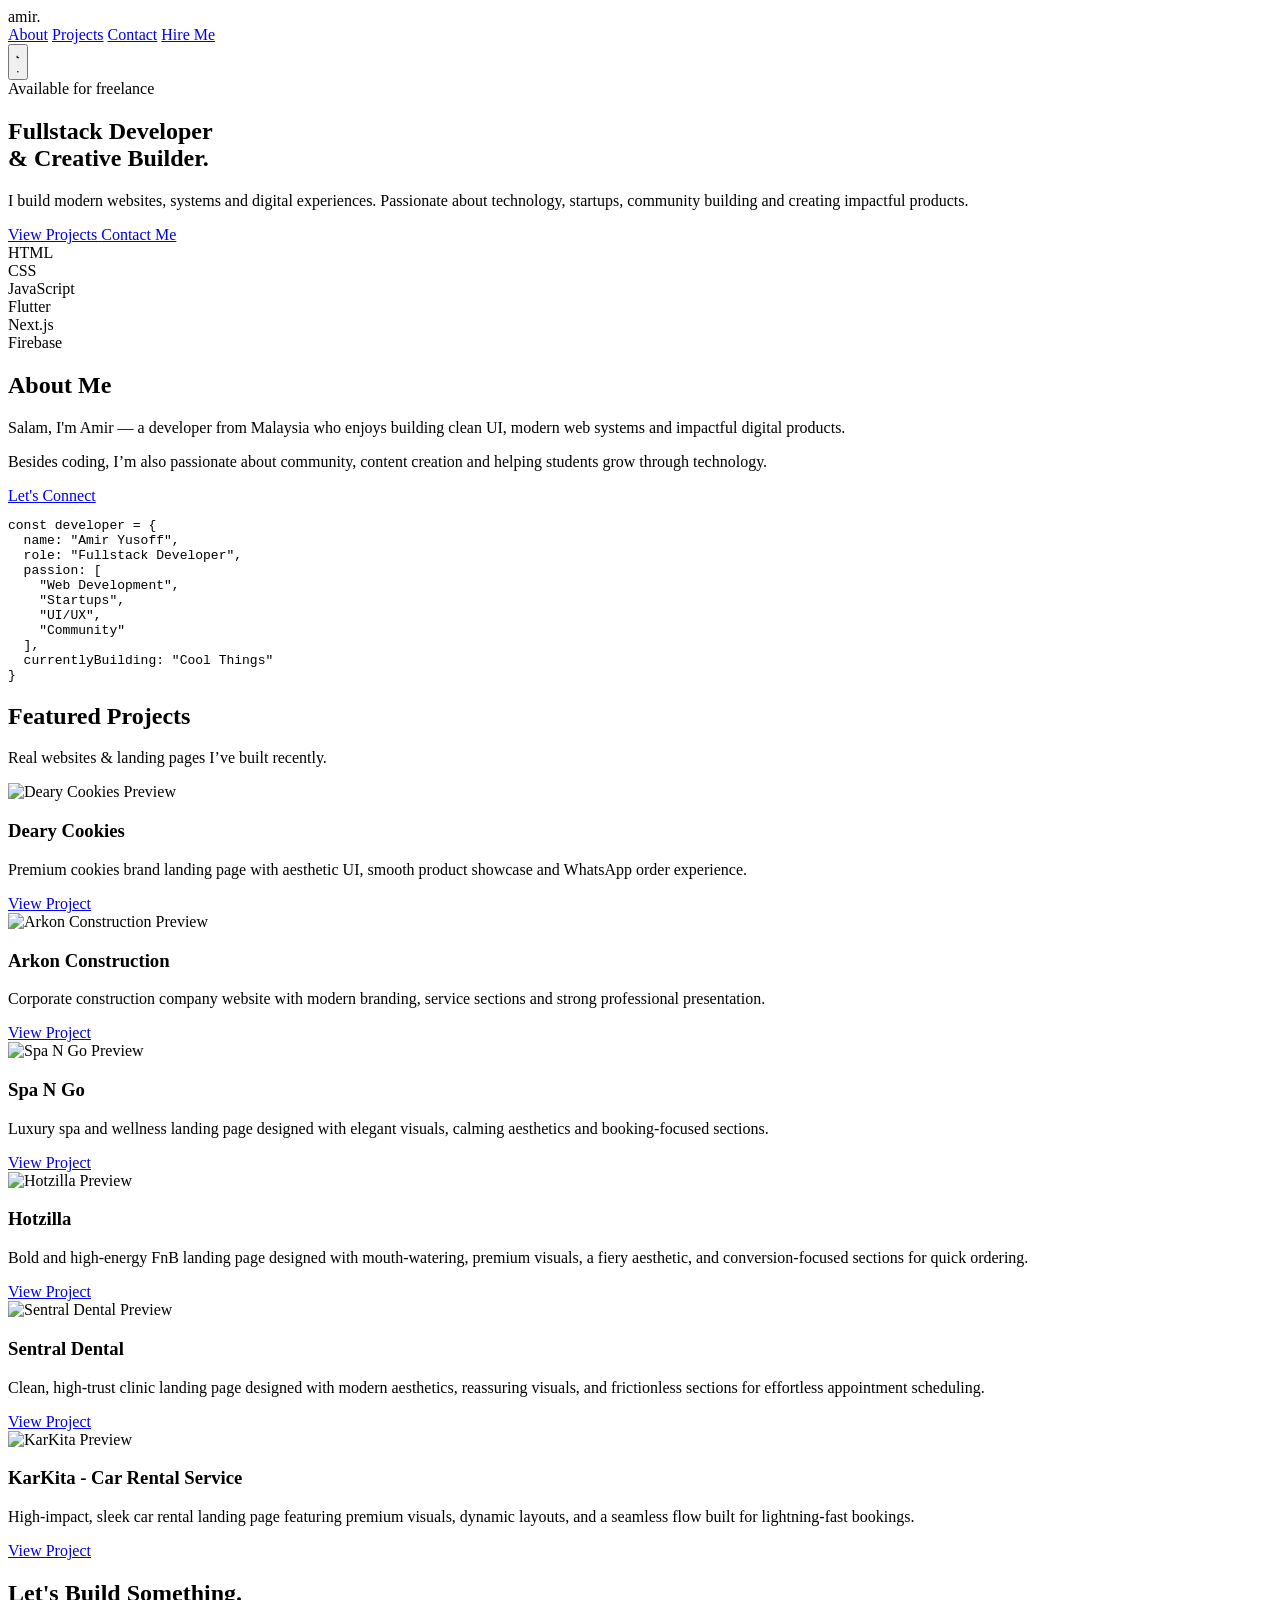
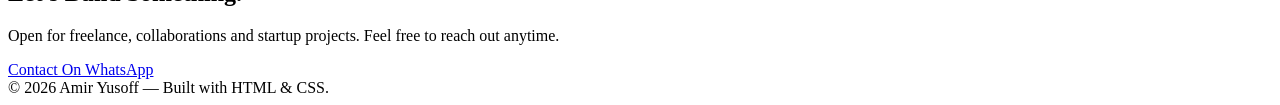
==== commit f110b4e9: "Update index.html" ====
--- a/index.html
+++ b/index.html
@@ -1,538 +1,18 @@
 <!DOCTYPE html>
 <html lang="en">
 <head>
-  <meta charset="UTF-8" />
-  <meta name="viewport" content="width=device-width, initial-scale=1.0"/>
-
-  <title>Amir Yusoff | Developer</title>
-
-  <!-- Favicon Google (Huruf 'a' Warna Putih) -->
-  <link rel="icon" type="image/svg+xml" href="data:image/svg+xml,<svg xmlns='http://www.w3.org/2000/svg' viewBox='0 0 100 100'><rect width='100' height='100' rx='20' fill='%230a0a0a'/><text x='50%' y='55%' dominant-baseline='central' text-anchor='middle' fill='%23ffffff' font-family='sans-serif' font-weight='bold' font-size='65'>a</text></svg>">
-
-  <!-- Google Fonts -->
-  <link rel="preconnect" href="https://fonts.googleapis.com">
-  <link rel="preconnect" href="https://fonts.gstatic.com" crossorigin>
-
-  <link href="https://fonts.googleapis.com/css2?family=Space+Grotesk:wght@300;400;500;700&family=JetBrains+Mono:wght@400;500&display=swap" rel="stylesheet">
-
-  <style>
-
-    *{
-      margin:0;
-      padding:0;
-      box-sizing:border-box;
-    }
-
-    html{
-      scroll-behavior:smooth;
-    }
-
-    :root{
-      --bg:#0a0a0a;
-      --card:#111111;
-      --border:rgba(255,255,255,0.08);
-      --text:#ffffff;
-      --muted:#9ca3af;
-      --accent:#7c3aed;
-      --header-bg:rgba(10,10,10,0.7);
-      --code-bg:#050505;
-      --tech-bg:rgba(255,255,255,0.04);
-      --nav-link:#d1d5db;
-    }
-
-    [data-theme="light"] {
-      --bg:#f8fafc;
-      --card:#ffffff;
-      --border:rgba(0,0,0,0.08);
-      --text:#0f172a;
-      --muted:#64748b;
-      --accent:#7c3aed;
-      --header-bg:rgba(248,250,252,0.8);
-      --code-bg:#0f172a;
-      --tech-bg:rgba(0,0,0,0.04);
-      --nav-link:#334155;
-    }
-
-    body{
-      font-family:'Space Grotesk',sans-serif;
-      background:var(--bg);
-      color:var(--text);
-      overflow-x:hidden;
-      transition: background 0.3s ease, color 0.3s ease;
-    }
-
-    a{
-      text-decoration:none;
-      color:inherit;
-    }
-
-    .container{
-      width:90%;
-      max-width:1150px;
-      margin:auto;
-    }
-
-    section{
-      padding:100px 0;
-    }
-
-    /* =========================
-       NAVBAR
-    ========================== */
-
-    header{
-      position:fixed;
-      top:0;
-      width:100%;
-      z-index:999;
-      backdrop-filter:blur(12px);
-      background:var(--header-bg);
-      border-bottom:1px solid var(--border);
-      transition: background 0.3s ease, border-color 0.3s ease;
-    }
-
-    .navbar{
-      height:80px;
-      display:flex;
-      align-items:center;
-      justify-content:space-between;
-    }
-
-    .logo{
-      font-size:1.2rem;
-      font-weight:700;
-      letter-spacing:1px;
-    }
-
-    .logo span{
-      color:var(--accent);
-    }
-
-    .nav-right {
-      display: flex;
-      align-items: center;
-      gap: 20px;
-    }
-
-    .nav-links{
-      display:flex;
-      gap:30px;
-      align-items:center;
-    }
-
-    .nav-links a{
-      color:var(--nav-link);
-      transition:0.3s;
-      font-size:0.95rem;
-    }
-
-    .nav-links a:hover{
-      color:var(--text);
-    }
-
-    .btn{
-      padding:14px 24px;
-      border-radius:14px;
-      border:none;
-      cursor:pointer;
-      transition:0.3s;
-      font-weight:600;
-      display:inline-flex;
-      align-items:center;
-      justify-content:center;
-    }
-
-    .btn-primary{
-      background:var(--accent);
-      color:#ffffff !important; /* Kekalkan tulisan putih untuk Hire Me & butang utama */
-      box-shadow:0 10px 30px rgba(124,58,237,0.35);
-    }
-
-    .btn-primary:hover{
-      transform:translateY(-3px);
-    }
-
-    .btn-outline{
-      border:1px solid var(--border);
-      background:transparent;
-      color:var(--text);
-    }
-
-    .btn-outline:hover{
-      background:var(--tech-bg);
-    }
-
-    /* Theme Toggle Button */
-    .theme-toggle {
-      background: var(--tech-bg);
-      border: 1px solid var(--border);
-      color: var(--text);
-      width: 42px;
-      height: 42px;
-      border-radius: 12px;
-      display: flex;
-      align-items: center;
-      justify-content: center;
-      cursor: pointer;
-      transition: 0.3s;
-    }
-
-    .theme-toggle:hover {
-      border-color: var(--accent);
-    }
-
-    .theme-toggle svg {
-      width: 20px;
-      height: 20px;
-      fill: none;
-      stroke: currentColor;
-      stroke-width: 2;
-      stroke-linecap: round;
-      stroke-linejoin: round;
-    }
-
-    .sun-icon { display: none; }
-    .moon-icon { display: block; }
-
-    [data-theme="light"] .sun-icon { display: block; }
-    [data-theme="light"] .moon-icon { display: none; }
-
-    .menu-toggle{
-      display:none;
-      flex-direction:column;
-      gap:5px;
-      cursor:pointer;
-    }
-
-    .menu-toggle span{
-      width:25px;
-      height:3px;
-      background:var(--text);
-      border-radius:10px;
-    }
-
-    /* =========================
-       HERO
-    ========================== */
-
-    .hero{
-      min-height:100vh;
-      display:flex;
-      align-items:center;
-      position:relative;
-      overflow:hidden;
-    }
-
-    .glow{
-      position:absolute;
-      width:500px;
-      height:500px;
-      background:rgba(124,58,237,0.18);
-      filter:blur(120px);
-      border-radius:50%;
-      top:-100px;
-      right:-100px;
-      z-index:-1;
-    }
-
-    .hero-content{
-      max-width:760px;
-    }
-
-    .hero-tag{
-      display:inline-flex;
-      align-items:center;
-      gap:10px;
-      padding:10px 18px;
-      border-radius:999px;
-      background:var(--tech-bg);
-      border:1px solid var(--border);
-      color:var(--nav-link);
-      margin-bottom:28px;
-      font-size:0.9rem;
-      font-family:'JetBrains Mono',monospace;
-    }
-
-    .dot{
-      width:10px;
-      height:10px;
-      border-radius:50%;
-      background:#22c55e;
-      box-shadow:0 0 10px #22c55e;
-    }
-
-    .hero h1{
-      font-size:5.5rem;
-      line-height:1;
-      margin-bottom:24px;
-      letter-spacing:-3px;
-    }
-
-    .hero h1 span{
-      color:var(--accent);
-    }
-
-    .hero p{
-      color:var(--muted);
-      font-size:1.1rem;
-      line-height:1.9;
-      max-width:650px;
-      margin-bottom:38px;
-    }
-
-    .hero-buttons{
-      display:flex;
-      gap:18px;
-      flex-wrap:wrap;
-    }
-
-    /* =========================
-       TECH STACK
-    ========================== */
-
-    .tech-stack{
-      display:flex;
-      flex-wrap:wrap;
-      gap:14px;
-      margin-top:40px;
-    }
-
-    .tech-item{
-      padding:12px 18px;
-      border-radius:14px;
-      background:var(--tech-bg);
-      border:1px solid var(--border);
-      color:var(--nav-link);
-      font-size:0.95rem;
-      transition:0.3s;
-    }
-
-    .tech-item:hover{
-      transform:translateY(-4px);
-      border-color:rgba(124,58,237,0.45);
-    }
-
-    /* =========================
-       ABOUT
-    ========================== */
-
-    .about-grid{
-      display:grid;
-      grid-template-columns:1fr 1fr;
-      gap:40px;
-      align-items:center;
-    }
-
-    .about-card{
-      background:var(--card);
-      border:1px solid var(--border);
-      border-radius:28px;
-      padding:40px;
-      transition: background 0.3s ease, border-color 0.3s ease;
-    }
-
-    .about-card h2{
-      font-size:2.5rem;
-      margin-bottom:20px;
-    }
-
-    .about-card p{
-      color:var(--muted);
-      line-height:1.9;
-      margin-bottom:18px;
-    }
-
-    .code-box{
-      background:var(--code-bg);
-      border:1px solid var(--border);
-      border-radius:24px;
-      padding:35px;
-      font-family:'JetBrains Mono',monospace;
-      color:#d1d5db;
-      overflow:auto;
-      transition: background 0.3s ease;
-    }
-
-    .code-box span{
-      color:#7c3aed;
-    }
-
-    /* =========================
-       PROJECTS
-    ========================== */
-
-    .section-title{
-      text-align:center;
-      margin-bottom:60px;
-    }
-
-    .section-title h2{
-      font-size:3rem;
-      margin-bottom:14px;
-    }
-
-    .section-title p{
-      color:var(--muted);
-      max-width:650px;
-      margin:auto;
-    }
-
-    .project-grid{
-      display:grid;
-      grid-template-columns:repeat(3,1fr);
-      gap:24px;
-    }
-
-    .project-card{
-      background:var(--card);
-      border:1px solid var(--border);
-      border-radius:24px;
-      overflow:hidden;
-      transition:0.35s;
-    }
-
-    .project-card:hover{
-      transform:translateY(-8px);
-      border-color:rgba(124,58,237,0.4);
-    }
-
-    .project-image{
-      height:220px;
-      background:linear-gradient(
-      135deg,
-      #7c3aed,
-      #4f46e5
-      );
-      display:flex;
-      align-items:center;
-      justify-content:center;
-      font-size:3rem;
-    }
-
-    .project-content{
-      padding:30px;
-    }
-
-    .project-content h3{
-      margin-bottom:14px;
-      font-size:1.4rem;
-    }
-
-    .project-content p{
-      color:var(--muted);
-      line-height:1.8;
-      margin-bottom:24px;
-    }
-
-    /* =========================
-       CONTACT
-    ========================== */
-
-    .contact-box{
-      max-width:800px;
-      margin:auto;
-      background:var(--card);
-      border:1px solid var(--border);
-      border-radius:30px;
-      padding:50px;
-      text-align:center;
-      transition: background 0.3s ease, border-color 0.3s ease;
-    }
-
-    .contact-box h2{
-      font-size:3rem;
-      margin-bottom:20px;
-    }
-
-    .contact-box p{
-      color:var(--muted);
-      line-height:1.8;
-      margin-bottom:35px;
-    }
-
-    /* =========================
-       FOOTER
-    ========================== */
-
-    footer{
-      padding:40px 0;
-      border-top:1px solid var(--border);
-      text-align:center;
-      color:var(--muted);
-    }
-
-    /* =========================
-       ANIMATION
-    ========================== */
-
-    .fade-up{
-      opacity:0;
-      transform:translateY(40px);
-      transition:all 0.8s ease;
-    }
-
-    .fade-up.show{
-      opacity:1;
-      transform:translateY(0);
-    }
-
-    /* =========================
-       RESPONSIVE
-    ========================== */
-
-    @media(max-width:992px){
-
-      .project-grid,
-      .about-grid{
-        grid-template-columns:1fr;
-      }
-
-      .hero h1{
-        font-size:4rem;
-      }
-
-      .nav-links{
-        position:absolute;
-        top:80px;
-        right:0;
-        width:100%;
-        background:var(--card);
-        border-bottom:1px solid var(--border);
-        flex-direction:column;
-        padding:30px;
-        display:none;
-      }
-
-      .nav-links.active{
-        display:flex;
-      }
-
-      .menu-toggle{
-        display:flex;
-      }
-    }
-
-    @media(max-width:600px){
-
-      section{
-        padding:80px 0;
-      }
-
-      .hero h1{
-        font-size:3rem;
-      }
-
-      .section-title h2,
-      .contact-box h2{
-        font-size:2.2rem;
-      }
-
-      .contact-box{
-        padding:35px;
-      }
-    }
-
-  </style>
+  <meta charset="UTF-8">
+  <meta name="viewport" content="width=device-width, initial-scale=1.0">
+  
+  <!-- Title & Description yang "style" untuk Google -->
+  <title>Amir Yusoff — Full-Stack Engineer & Builder</title>
+  <meta name="description" content="Crafting modern web apps, robust systems, and digital solutions.">
+
+  <!-- Open Graph (Supaya cantik bila share kat WhatsApp, Telegram, Twitter) -->
+  <meta property="og:title" content="Amir Yusoff — Full-Stack Engineer & Builder">
+  <meta property="og:description" content="Crafting modern web apps, robust systems, and digital solutions.">
+  <meta property="og:url" content="https://amirsdev.com">
+  <meta property="og:type" content="website">
 </head>
 
 <body>
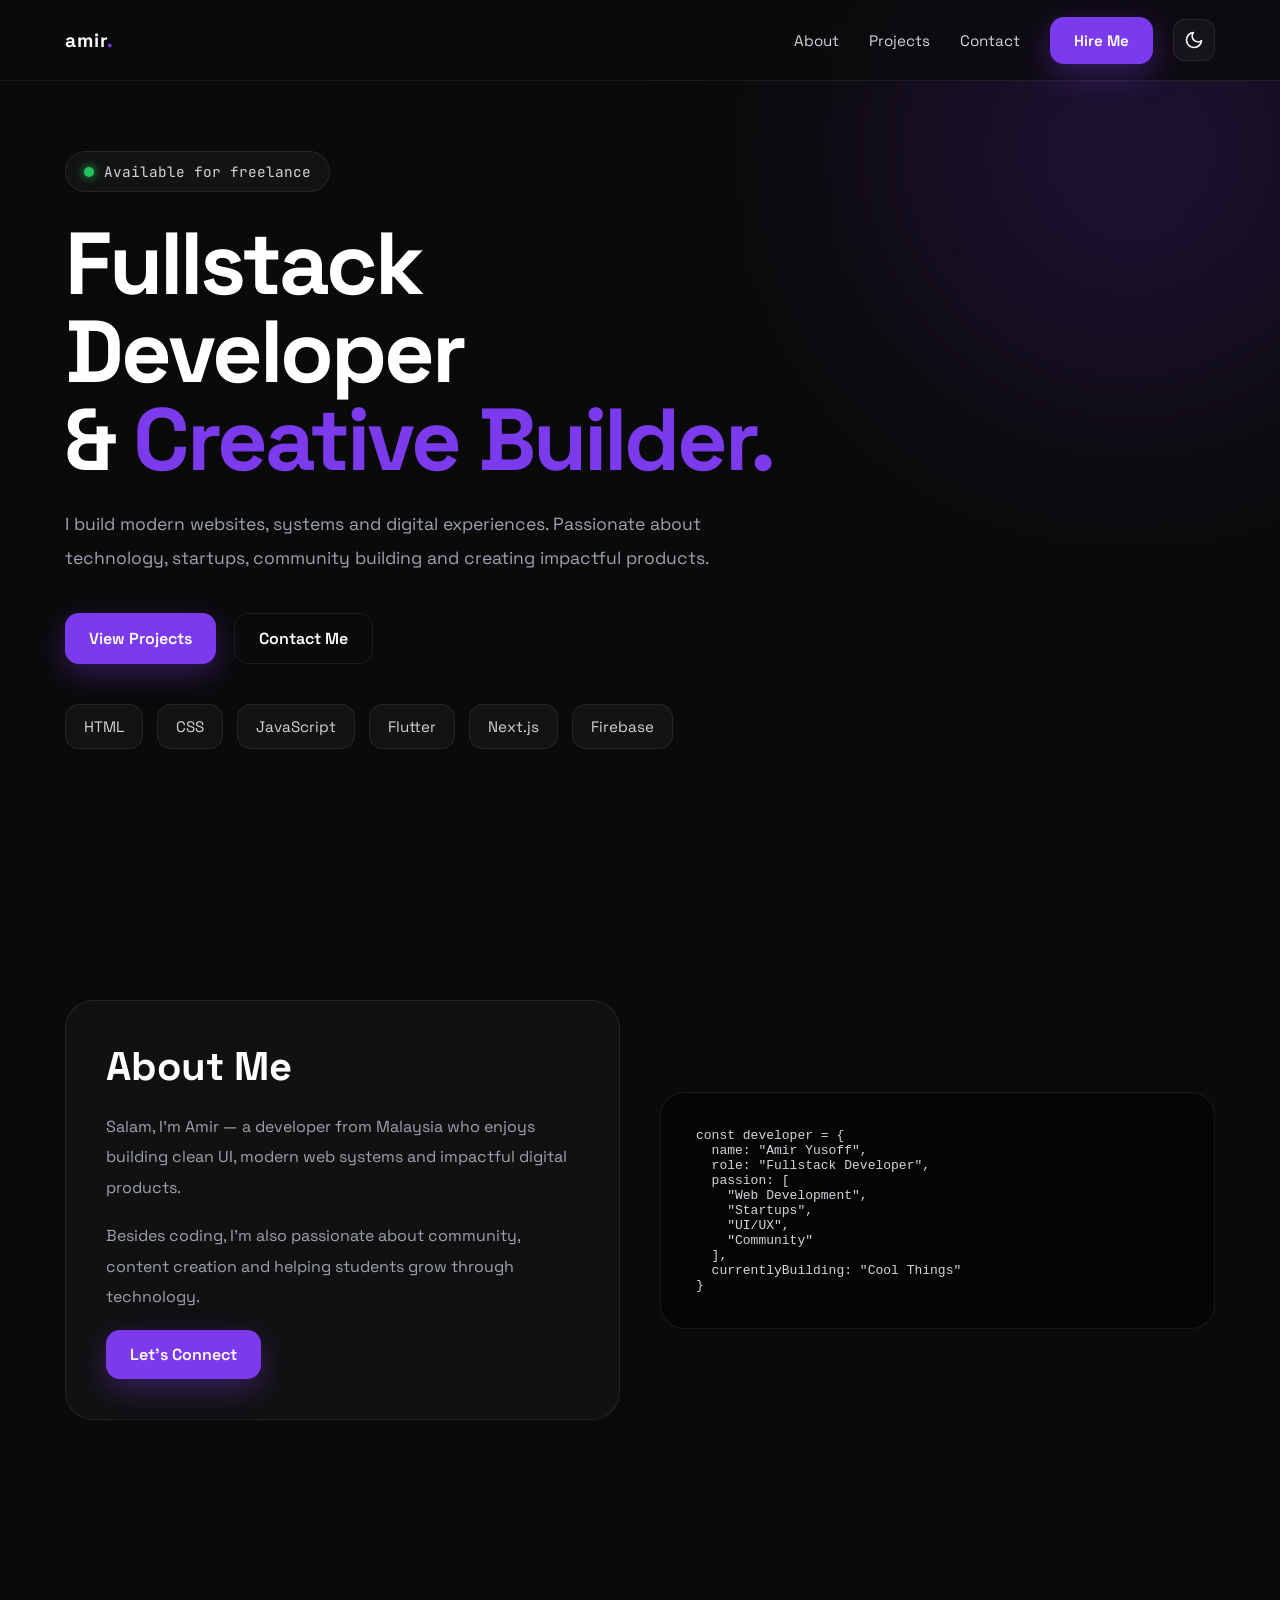
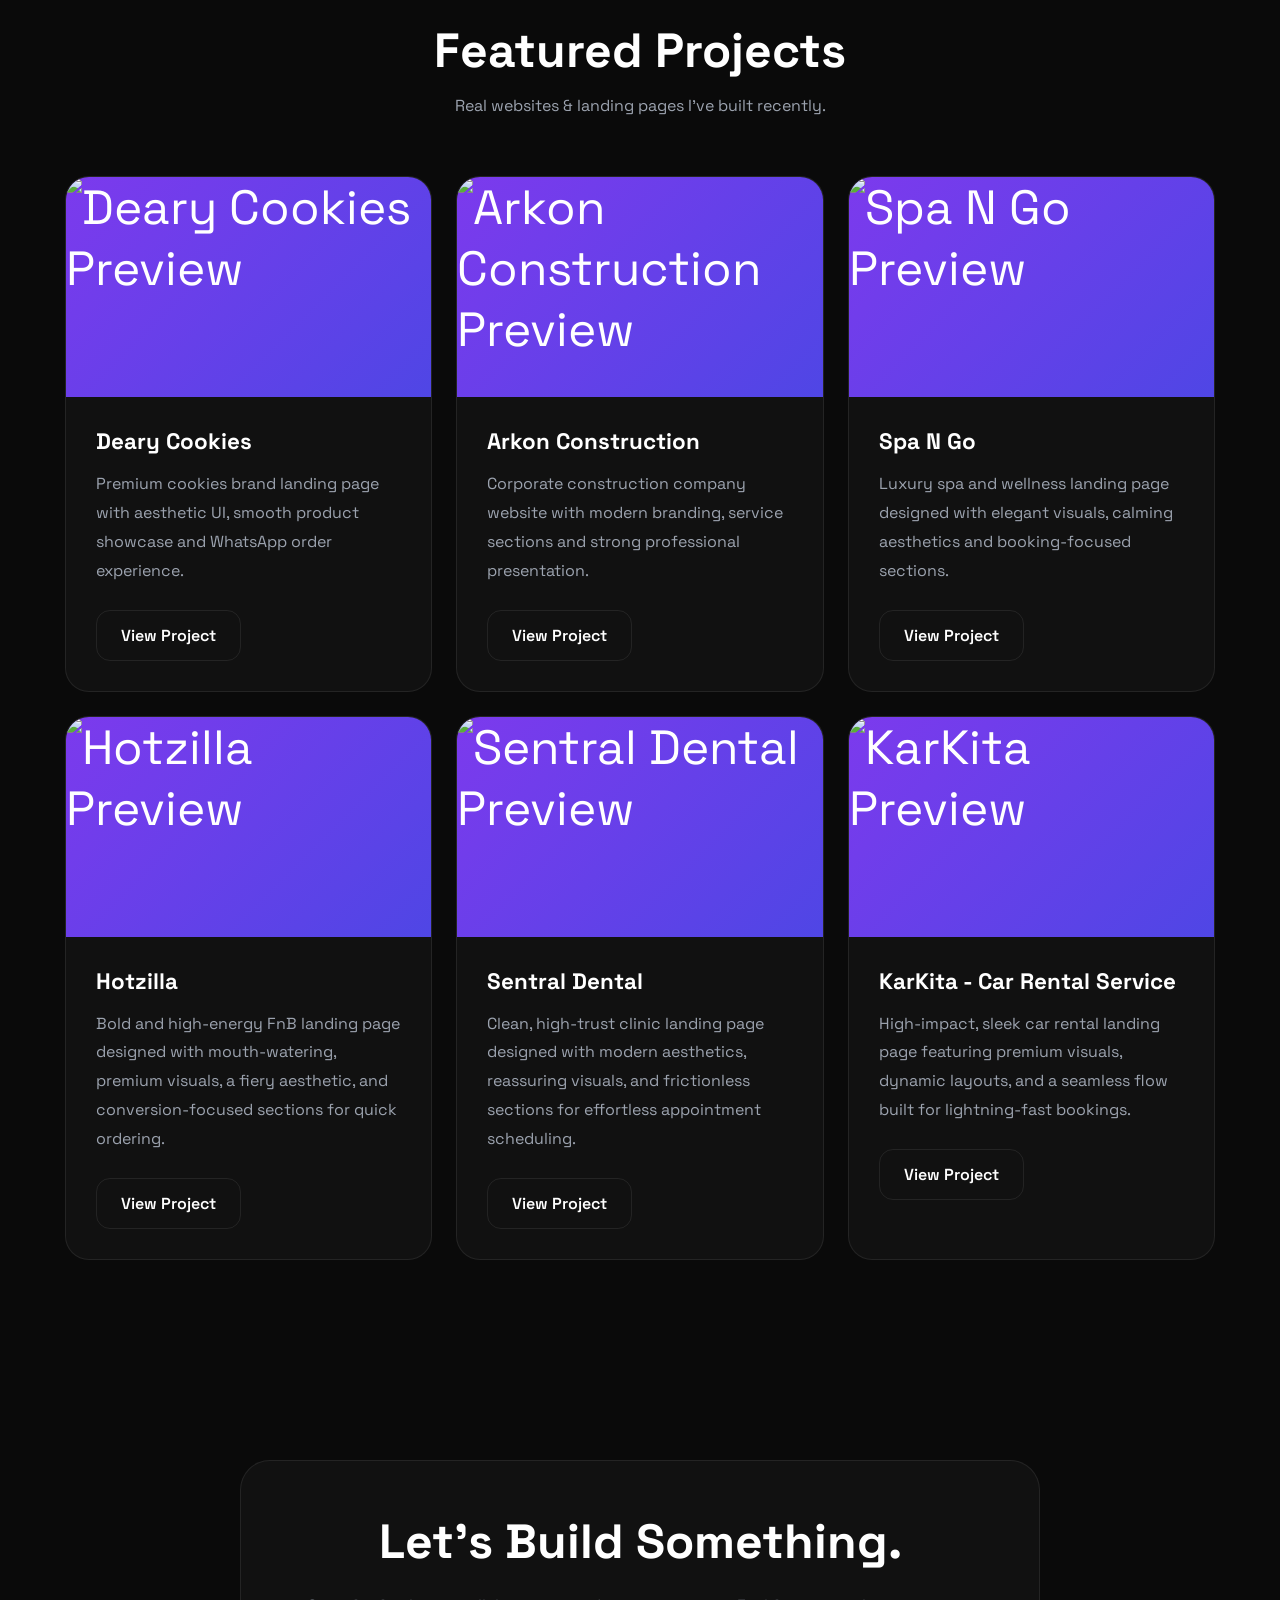
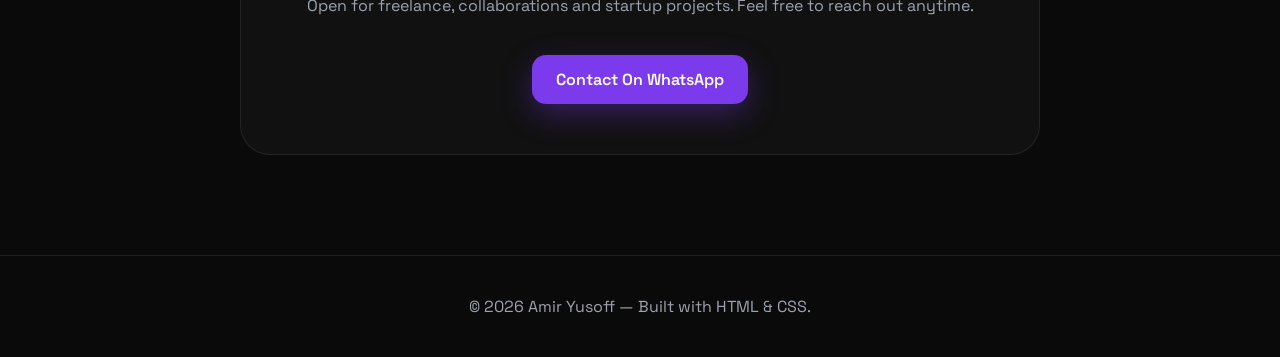
==== commit 77f427a9: "Update index.html 2" ====
--- a/index.html
+++ b/index.html
@@ -1,18 +1,539 @@
 <!DOCTYPE html>
 <html lang="en">
 <head>
-  <meta charset="UTF-8">
-  <meta name="viewport" content="width=device-width, initial-scale=1.0">
-  
-  <!-- Title & Description yang "style" untuk Google -->
-  <title>Amir Yusoff — Full-Stack Engineer & Builder</title>
-  <meta name="description" content="Crafting modern web apps, robust systems, and digital solutions.">
-
-  <!-- Open Graph (Supaya cantik bila share kat WhatsApp, Telegram, Twitter) -->
-  <meta property="og:title" content="Amir Yusoff — Full-Stack Engineer & Builder">
-  <meta property="og:description" content="Crafting modern web apps, robust systems, and digital solutions.">
-  <meta property="og:url" content="https://amirsdev.com">
-  <meta property="og:type" content="website">
+  <meta charset="UTF-8" />
+  <meta name="viewport" content="width=device-width, initial-scale=1.0"/>
+
+  <title>Amir Yusoff | Developer</title>
+
+  <!-- Favicon Google (Huruf 'a' Warna Putih) -->
+  <link rel="icon" type="image/svg+xml" href="data:image/svg+xml,<svg xmlns='http://www.w3.org/2000/svg' viewBox='0 0 100 100'><rect width='100' height='100' rx='20' fill='%230a0a0a'/><text x='50%' y='55%' dominant-baseline='central' text-anchor='middle' fill='%23ffffff' font-family='sans-serif' font-weight='bold' font-size='65'>a</text></svg>">
+<link rel="icon" type="image/png" sizes="192x192" href="/logo-a.png">
+  <link rel="apple-touch-icon" href="/logo-a.png">
+  <!-- Google Fonts -->
+  <link rel="preconnect" href="https://fonts.googleapis.com">
+  <link rel="preconnect" href="https://fonts.gstatic.com" crossorigin>
+
+  <link href="https://fonts.googleapis.com/css2?family=Space+Grotesk:wght@300;400;500;700&family=JetBrains+Mono:wght@400;500&display=swap" rel="stylesheet">
+
+  <style>
+
+    *{
+      margin:0;
+      padding:0;
+      box-sizing:border-box;
+    }
+
+    html{
+      scroll-behavior:smooth;
+    }
+
+    :root{
+      --bg:#0a0a0a;
+      --card:#111111;
+      --border:rgba(255,255,255,0.08);
+      --text:#ffffff;
+      --muted:#9ca3af;
+      --accent:#7c3aed;
+      --header-bg:rgba(10,10,10,0.7);
+      --code-bg:#050505;
+      --tech-bg:rgba(255,255,255,0.04);
+      --nav-link:#d1d5db;
+    }
+
+    [data-theme="light"] {
+      --bg:#f8fafc;
+      --card:#ffffff;
+      --border:rgba(0,0,0,0.08);
+      --text:#0f172a;
+      --muted:#64748b;
+      --accent:#7c3aed;
+      --header-bg:rgba(248,250,252,0.8);
+      --code-bg:#0f172a;
+      --tech-bg:rgba(0,0,0,0.04);
+      --nav-link:#334155;
+    }
+
+    body{
+      font-family:'Space Grotesk',sans-serif;
+      background:var(--bg);
+      color:var(--text);
+      overflow-x:hidden;
+      transition: background 0.3s ease, color 0.3s ease;
+    }
+
+    a{
+      text-decoration:none;
+      color:inherit;
+    }
+
+    .container{
+      width:90%;
+      max-width:1150px;
+      margin:auto;
+    }
+
+    section{
+      padding:100px 0;
+    }
+
+    /* =========================
+       NAVBAR
+    ========================== */
+
+    header{
+      position:fixed;
+      top:0;
+      width:100%;
+      z-index:999;
+      backdrop-filter:blur(12px);
+      background:var(--header-bg);
+      border-bottom:1px solid var(--border);
+      transition: background 0.3s ease, border-color 0.3s ease;
+    }
+
+    .navbar{
+      height:80px;
+      display:flex;
+      align-items:center;
+      justify-content:space-between;
+    }
+
+    .logo{
+      font-size:1.2rem;
+      font-weight:700;
+      letter-spacing:1px;
+    }
+
+    .logo span{
+      color:var(--accent);
+    }
+
+    .nav-right {
+      display: flex;
+      align-items: center;
+      gap: 20px;
+    }
+
+    .nav-links{
+      display:flex;
+      gap:30px;
+      align-items:center;
+    }
+
+    .nav-links a{
+      color:var(--nav-link);
+      transition:0.3s;
+      font-size:0.95rem;
+    }
+
+    .nav-links a:hover{
+      color:var(--text);
+    }
+
+    .btn{
+      padding:14px 24px;
+      border-radius:14px;
+      border:none;
+      cursor:pointer;
+      transition:0.3s;
+      font-weight:600;
+      display:inline-flex;
+      align-items:center;
+      justify-content:center;
+    }
+
+    .btn-primary{
+      background:var(--accent);
+      color:#ffffff !important; /* Kekalkan tulisan putih untuk Hire Me & butang utama */
+      box-shadow:0 10px 30px rgba(124,58,237,0.35);
+    }
+
+    .btn-primary:hover{
+      transform:translateY(-3px);
+    }
+
+    .btn-outline{
+      border:1px solid var(--border);
+      background:transparent;
+      color:var(--text);
+    }
+
+    .btn-outline:hover{
+      background:var(--tech-bg);
+    }
+
+    /* Theme Toggle Button */
+    .theme-toggle {
+      background: var(--tech-bg);
+      border: 1px solid var(--border);
+      color: var(--text);
+      width: 42px;
+      height: 42px;
+      border-radius: 12px;
+      display: flex;
+      align-items: center;
+      justify-content: center;
+      cursor: pointer;
+      transition: 0.3s;
+    }
+
+    .theme-toggle:hover {
+      border-color: var(--accent);
+    }
+
+    .theme-toggle svg {
+      width: 20px;
+      height: 20px;
+      fill: none;
+      stroke: currentColor;
+      stroke-width: 2;
+      stroke-linecap: round;
+      stroke-linejoin: round;
+    }
+
+    .sun-icon { display: none; }
+    .moon-icon { display: block; }
+
+    [data-theme="light"] .sun-icon { display: block; }
+    [data-theme="light"] .moon-icon { display: none; }
+
+    .menu-toggle{
+      display:none;
+      flex-direction:column;
+      gap:5px;
+      cursor:pointer;
+    }
+
+    .menu-toggle span{
+      width:25px;
+      height:3px;
+      background:var(--text);
+      border-radius:10px;
+    }
+
+    /* =========================
+       HERO
+    ========================== */
+
+    .hero{
+      min-height:100vh;
+      display:flex;
+      align-items:center;
+      position:relative;
+      overflow:hidden;
+    }
+
+    .glow{
+      position:absolute;
+      width:500px;
+      height:500px;
+      background:rgba(124,58,237,0.18);
+      filter:blur(120px);
+      border-radius:50%;
+      top:-100px;
+      right:-100px;
+      z-index:-1;
+    }
+
+    .hero-content{
+      max-width:760px;
+    }
+
+    .hero-tag{
+      display:inline-flex;
+      align-items:center;
+      gap:10px;
+      padding:10px 18px;
+      border-radius:999px;
+      background:var(--tech-bg);
+      border:1px solid var(--border);
+      color:var(--nav-link);
+      margin-bottom:28px;
+      font-size:0.9rem;
+      font-family:'JetBrains Mono',monospace;
+    }
+
+    .dot{
+      width:10px;
+      height:10px;
+      border-radius:50%;
+      background:#22c55e;
+      box-shadow:0 0 10px #22c55e;
+    }
+
+    .hero h1{
+      font-size:5.5rem;
+      line-height:1;
+      margin-bottom:24px;
+      letter-spacing:-3px;
+    }
+
+    .hero h1 span{
+      color:var(--accent);
+    }
+
+    .hero p{
+      color:var(--muted);
+      font-size:1.1rem;
+      line-height:1.9;
+      max-width:650px;
+      margin-bottom:38px;
+    }
+
+    .hero-buttons{
+      display:flex;
+      gap:18px;
+      flex-wrap:wrap;
+    }
+
+    /* =========================
+       TECH STACK
+    ========================== */
+
+    .tech-stack{
+      display:flex;
+      flex-wrap:wrap;
+      gap:14px;
+      margin-top:40px;
+    }
+
+    .tech-item{
+      padding:12px 18px;
+      border-radius:14px;
+      background:var(--tech-bg);
+      border:1px solid var(--border);
+      color:var(--nav-link);
+      font-size:0.95rem;
+      transition:0.3s;
+    }
+
+    .tech-item:hover{
+      transform:translateY(-4px);
+      border-color:rgba(124,58,237,0.45);
+    }
+
+    /* =========================
+       ABOUT
+    ========================== */
+
+    .about-grid{
+      display:grid;
+      grid-template-columns:1fr 1fr;
+      gap:40px;
+      align-items:center;
+    }
+
+    .about-card{
+      background:var(--card);
+      border:1px solid var(--border);
+      border-radius:28px;
+      padding:40px;
+      transition: background 0.3s ease, border-color 0.3s ease;
+    }
+
+    .about-card h2{
+      font-size:2.5rem;
+      margin-bottom:20px;
+    }
+
+    .about-card p{
+      color:var(--muted);
+      line-height:1.9;
+      margin-bottom:18px;
+    }
+
+    .code-box{
+      background:var(--code-bg);
+      border:1px solid var(--border);
+      border-radius:24px;
+      padding:35px;
+      font-family:'JetBrains Mono',monospace;
+      color:#d1d5db;
+      overflow:auto;
+      transition: background 0.3s ease;
+    }
+
+    .code-box span{
+      color:#7c3aed;
+    }
+
+    /* =========================
+       PROJECTS
+    ========================== */
+
+    .section-title{
+      text-align:center;
+      margin-bottom:60px;
+    }
+
+    .section-title h2{
+      font-size:3rem;
+      margin-bottom:14px;
+    }
+
+    .section-title p{
+      color:var(--muted);
+      max-width:650px;
+      margin:auto;
+    }
+
+    .project-grid{
+      display:grid;
+      grid-template-columns:repeat(3,1fr);
+      gap:24px;
+    }
+
+    .project-card{
+      background:var(--card);
+      border:1px solid var(--border);
+      border-radius:24px;
+      overflow:hidden;
+      transition:0.35s;
+    }
+
+    .project-card:hover{
+      transform:translateY(-8px);
+      border-color:rgba(124,58,237,0.4);
+    }
+
+    .project-image{
+      height:220px;
+      background:linear-gradient(
+      135deg,
+      #7c3aed,
+      #4f46e5
+      );
+      display:flex;
+      align-items:center;
+      justify-content:center;
+      font-size:3rem;
+    }
+
+    .project-content{
+      padding:30px;
+    }
+
+    .project-content h3{
+      margin-bottom:14px;
+      font-size:1.4rem;
+    }
+
+    .project-content p{
+      color:var(--muted);
+      line-height:1.8;
+      margin-bottom:24px;
+    }
+
+    /* =========================
+       CONTACT
+    ========================== */
+
+    .contact-box{
+      max-width:800px;
+      margin:auto;
+      background:var(--card);
+      border:1px solid var(--border);
+      border-radius:30px;
+      padding:50px;
+      text-align:center;
+      transition: background 0.3s ease, border-color 0.3s ease;
+    }
+
+    .contact-box h2{
+      font-size:3rem;
+      margin-bottom:20px;
+    }
+
+    .contact-box p{
+      color:var(--muted);
+      line-height:1.8;
+      margin-bottom:35px;
+    }
+
+    /* =========================
+       FOOTER
+    ========================== */
+
+    footer{
+      padding:40px 0;
+      border-top:1px solid var(--border);
+      text-align:center;
+      color:var(--muted);
+    }
+
+    /* =========================
+       ANIMATION
+    ========================== */
+
+    .fade-up{
+      opacity:0;
+      transform:translateY(40px);
+      transition:all 0.8s ease;
+    }
+
+    .fade-up.show{
+      opacity:1;
+      transform:translateY(0);
+    }
+
+    /* =========================
+       RESPONSIVE
+    ========================== */
+
+    @media(max-width:992px){
+
+      .project-grid,
+      .about-grid{
+        grid-template-columns:1fr;
+      }
+
+      .hero h1{
+        font-size:4rem;
+      }
+
+      .nav-links{
+        position:absolute;
+        top:80px;
+        right:0;
+        width:100%;
+        background:var(--card);
+        border-bottom:1px solid var(--border);
+        flex-direction:column;
+        padding:30px;
+        display:none;
+      }
+
+      .nav-links.active{
+        display:flex;
+      }
+
+      .menu-toggle{
+        display:flex;
+      }
+    }
+
+    @media(max-width:600px){
+
+      section{
+        padding:80px 0;
+      }
+
+      .hero h1{
+        font-size:3rem;
+      }
+
+      .section-title h2,
+      .contact-box h2{
+        font-size:2.2rem;
+      }
+
+      .contact-box{
+        padding:35px;
+      }
+    }
+
+  </style>
 </head>
 
 <body>
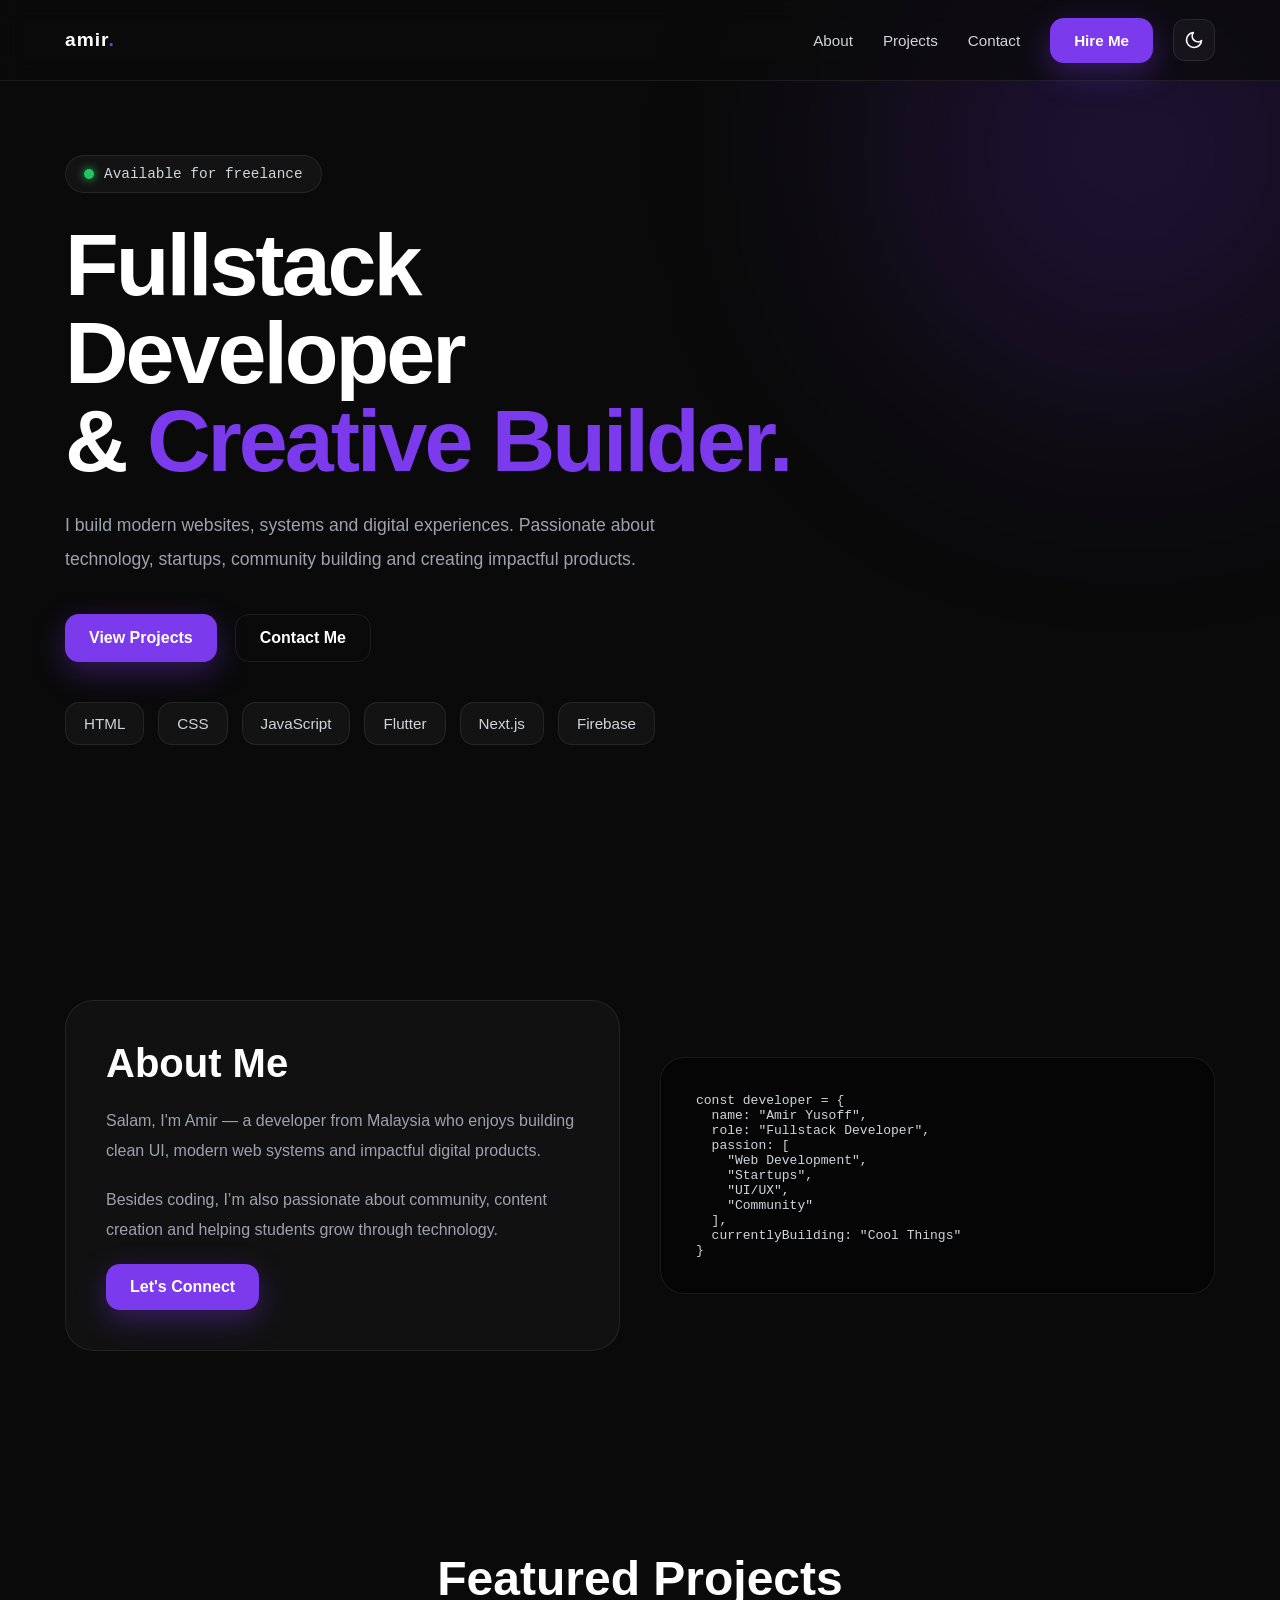
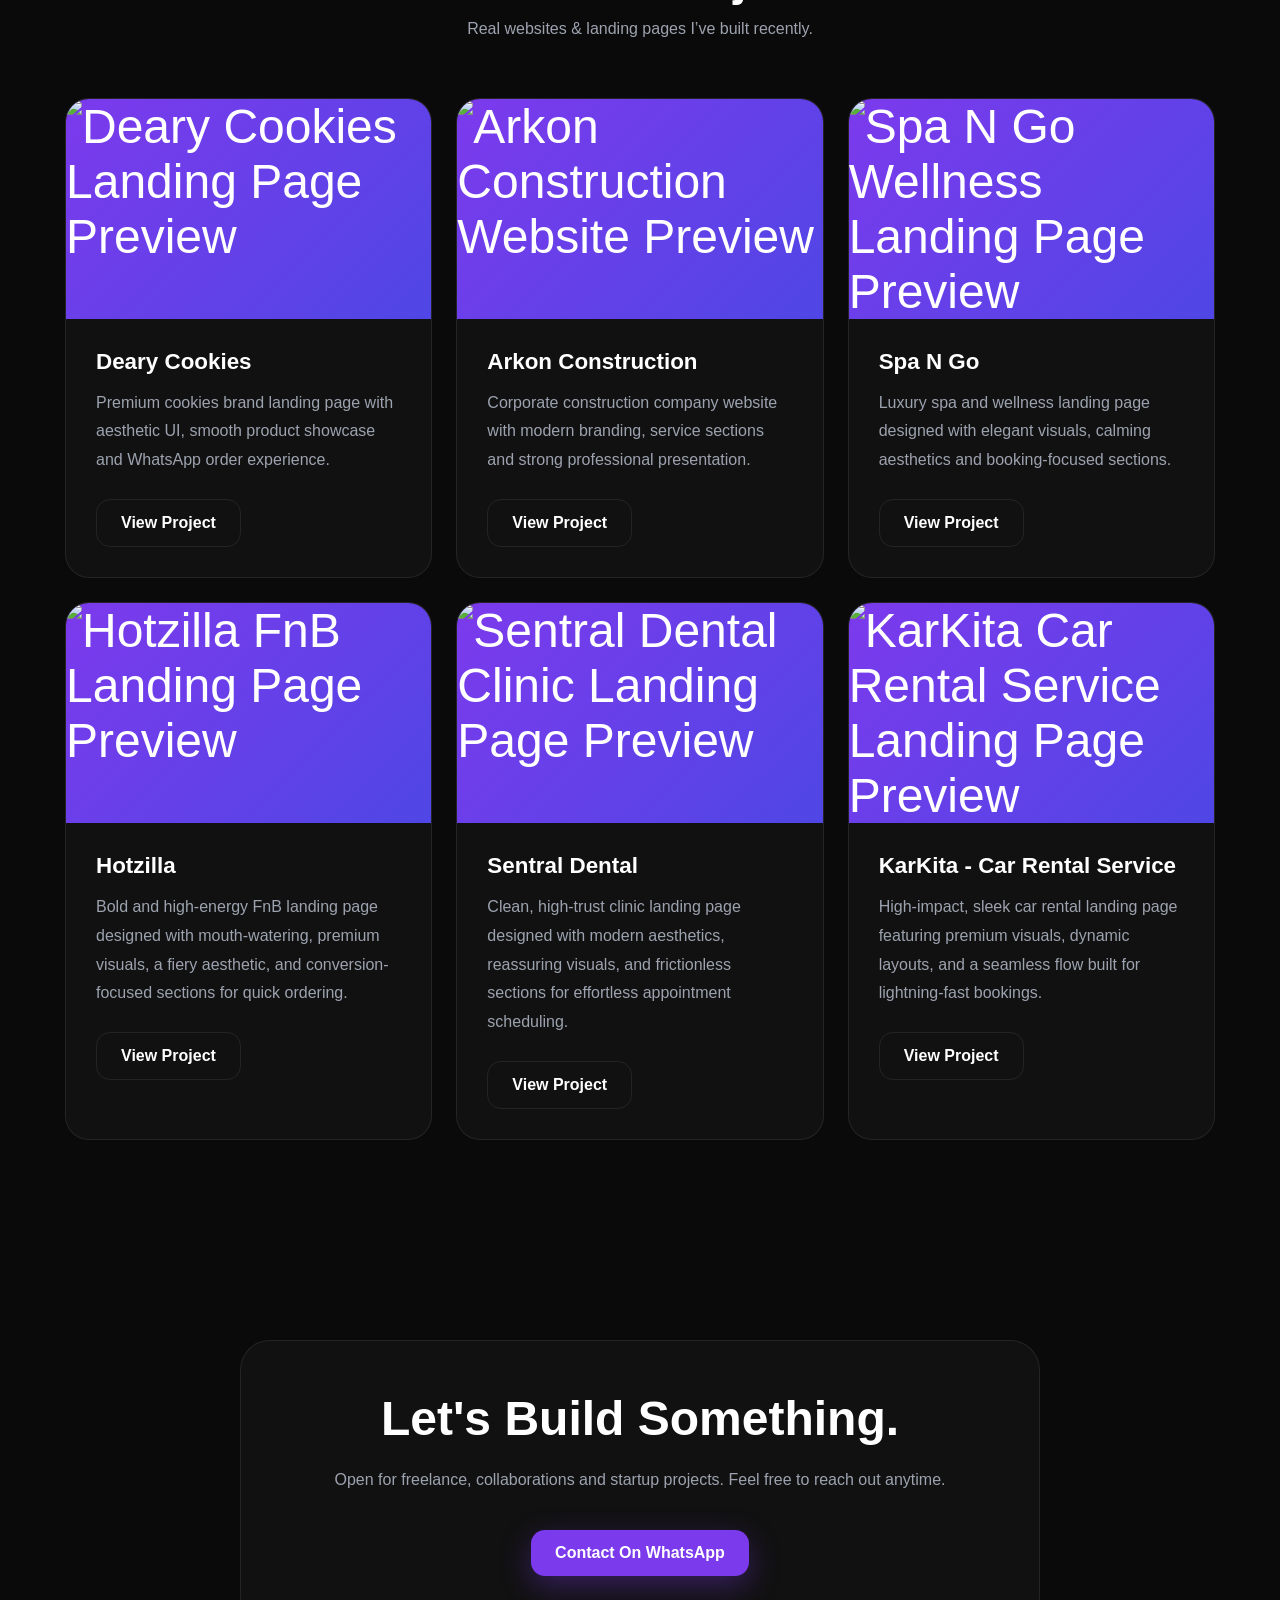
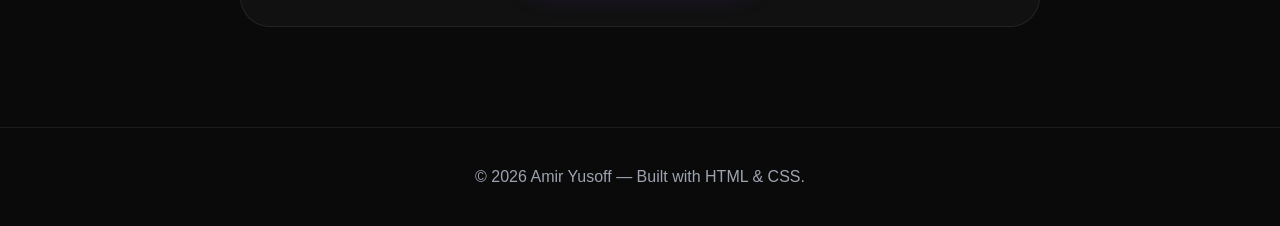
==== commit b2020450: "Update index.html 4" ====
--- a/index.html
+++ b/index.html
@@ -1,20 +1,61 @@
 <!DOCTYPE html>
 <html lang="en">
 <head>
-  <meta charset="UTF-8" />
-  <meta name="viewport" content="width=device-width, initial-scale=1.0"/>
-
-  <title>Amir Yusoff | Developer</title>
-
-  <!-- Favicon Google (Huruf 'a' Warna Putih) -->
+  <meta charset="UTF-8">
+  <meta name="viewport" content="width=device-width, initial-scale=1.0">
+  <meta name="robots" content="index, follow">
+  <meta name="author" content="Amir Yusoff">
+  <meta name="keywords" content="Amir Yusoff, Fullstack Developer, Web Developer Malaysia, Systems Developer, UI UX, Next.js, Flutter, Freelance Developer">
+  
+  <!-- Canonical URL -->
+  <link rel="canonical" href="https://amirsdev.com/">
+
+  <!-- Title & Description untuk Google Search -->
+  <title>Amir Yusoff — Full-Stack Engineer & Builder</title>
+  <meta name="description" content="Crafting modern web apps, robust systems, and digital solutions. Fullstack Developer based in Malaysia specializing in web development & UI/UX.">
+
+  <!-- Favicon / Logo Setup (SVG untuk Browser Tab + Fallback PNG untuk Google Search) -->
   <link rel="icon" type="image/svg+xml" href="data:image/svg+xml,<svg xmlns='http://www.w3.org/2000/svg' viewBox='0 0 100 100'><rect width='100' height='100' rx='20' fill='%230a0a0a'/><text x='50%' y='55%' dominant-baseline='central' text-anchor='middle' fill='%23ffffff' font-family='sans-serif' font-weight='bold' font-size='65'>a</text></svg>">
-<link rel="icon" type="image/png" sizes="192x192" href="/logo-a.png">
-  <link rel="apple-touch-icon" href="/logo-a.png">
-  <!-- Google Fonts -->
-  <link rel="preconnect" href="https://fonts.googleapis.com">
-  <link rel="preconnect" href="https://fonts.gstatic.com" crossorigin>
-
-  <link href="https://fonts.googleapis.com/css2?family=Space+Grotesk:wght@300;400;500;700&family=JetBrains+Mono:wght@400;500&display=swap" rel="stylesheet">
+  <link rel="icon" type="image/png" sizes="192x192" href="/favicon.png">
+  <link rel="apple-touch-icon" href="/favicon.png">
+
+  <!-- Open Graph / Social Media Sharing (WhatsApp, Telegram, Facebook) -->
+  <meta property="og:site_name" content="Amir Yusoff Portfolio">
+  <meta property="og:title" content="Amir Yusoff — Full-Stack Engineer & Builder">
+  <meta property="og:description" content="Crafting modern web apps, robust systems, and digital solutions. Passionate about technology, startups, and community building.">
+  <meta property="og:url" content="https://amirsdev.com/">
+  <meta property="og:type" content="website">
+  <meta property="og:locale" content="en_US">
+
+  <!-- Twitter Card Meta -->
+  <meta name="twitter:card" content="summary_large_image">
+  <meta name="twitter:title" content="Amir Yusoff — Full-Stack Engineer & Builder">
+  <meta name="twitter:description" content="Crafting modern web apps, robust systems, and digital solutions.">
+
+  <!-- JSON-LD Structured Data / Schema.org (Memberi info terus kepada Enjin Carian Google) -->
+  <script type="application/ld+json">
+  {
+    "@context": "https://schema.org",
+    "@type": "Person",
+    "name": "Amir Yusoff",
+    "url": "https://amirsdev.com",
+    "jobTitle": "Fullstack Developer",
+    "description": "Fullstack Software Developer specializing in web development, modern web applications, and digital solutions.",
+    "sameAs": [
+      "https://wa.me/601116674470"
+    ],
+    "knowsAbout": [
+      "HTML",
+      "CSS",
+      "JavaScript",
+      "Flutter",
+      "Next.js",
+      "Firebase",
+      "Web Development",
+      "UI/UX Design"
+    ]
+  }
+  </script>
 
   <style>
 
@@ -595,91 +636,91 @@
   </header>
 
   <!-- =========================
-       HERO
+       MAIN CONTENT (SEMANTIC TAG FOR SEO)
   ========================== -->
 
-  <section class="hero">
-
-    <div class="glow"></div>
-
-    <div class="container">
-
-      <div class="hero-content fade-up">
-
-        <div class="hero-tag">
-          <div class="dot"></div>
-          Available for freelance
+  <main>
+
+    <!-- HERO SECTION -->
+    <section class="hero">
+
+      <div class="glow"></div>
+
+      <div class="container">
+
+        <div class="hero-content fade-up">
+
+          <div class="hero-tag">
+            <div class="dot"></div>
+            Available for freelance
+          </div>
+
+          <h1>
+            Fullstack Developer<br>
+            & <span>Creative Builder.</span>
+          </h1>
+
+          <p>
+            I build modern websites, systems and digital experiences.
+            Passionate about technology, startups, community building
+            and creating impactful products.
+          </p>
+
+          <div class="hero-buttons">
+
+            <a href="#projects" class="btn btn-primary">
+              View Projects
+            </a>
+
+            <a href="#contact" class="btn btn-outline">
+              Contact Me
+            </a>
+
+          </div>
+
+          <div class="tech-stack">
+
+            <div class="tech-item">HTML</div>
+            <div class="tech-item">CSS</div>
+            <div class="tech-item">JavaScript</div>
+            <div class="tech-item">Flutter</div>
+            <div class="tech-item">Next.js</div>
+            <div class="tech-item">Firebase</div>
+
+          </div>
+
         </div>
 
-        <h1>
-          Fullstack Developer<br>
-          & <span>Creative Builder.</span>
-        </h1>
-
-        <p>
-          I build modern websites, systems and digital experiences.
-          Passionate about technology, startups, community building
-          and creating impactful products.
-        </p>
-
-        <div class="hero-buttons">
-
-          <a href="#projects" class="btn btn-primary">
-            View Projects
+      </div>
+
+    </section>
+
+    <!-- ABOUT SECTION -->
+    <section id="about">
+
+      <div class="container about-grid">
+
+        <div class="about-card fade-up">
+
+          <h2>About Me</h2>
+
+          <p>
+            Salam, I'm Amir — a developer from Malaysia who enjoys
+            building clean UI, modern web systems and impactful digital products.
+          </p>
+
+          <p>
+            Besides coding, I’m also passionate about community,
+            content creation and helping students grow through technology.
+          </p>
+
+          <a href="#contact" class="btn btn-primary">
+            Let's Connect
           </a>
 
-          <a href="#contact" class="btn btn-outline">
-            Contact Me
-          </a>
-
         </div>
 
-        <div class="tech-stack">
-
-          <div class="tech-item">HTML</div>
-          <div class="tech-item">CSS</div>
-          <div class="tech-item">JavaScript</div>
-          <div class="tech-item">Flutter</div>
-          <div class="tech-item">Next.js</div>
-          <div class="tech-item">Firebase</div>
-
-        </div>
-
-      </div>
-
-    </div>
-
-  </section>
-
-  <!-- =========================
-       ABOUT
-  ========================== -->
-
-  <section id="about">
-
-    <div class="container about-grid">
-
-      <div class="about-card fade-up">
-
-        <h2>About Me</h2>
-
-        <p>
-          Salam, I'm Amir — a developer from Malaysia who enjoys
-          building clean UI, modern web systems and impactful digital products.
-        </p>
-
-        <p>
-          Besides coding, I’m also passionate about community,
-          content creation and helping students grow through technology.
-        </p>
-
-        <a href="#contact" class="btn btn-primary">
-          Let's Connect
-        </a>
-
-      </div>
-
-      <div class="code-box fade-up">
+        <div class="code-box fade-up">
 
 <pre>
 const developer = {
@@ -695,296 +736,291 @@
 }
 </pre>
 
+        </div>
+
       </div>
 
-    </div>
-
-  </section>
-
-<!-- =========================
-     PROJECTS
-========================== -->
-
-<section id="projects">
-
-  <div class="container">
-
-    <div class="section-title fade-up">
-
-      <h2>Featured Projects</h2>
-
-      <p>
-        Real websites & landing pages I’ve built recently.
-      </p>
-
-    </div>
-
-    <div class="project-grid">
-
-      <!-- PROJECT 1 -->
-
-      <div class="project-card fade-up">
-
-        <div class="project-image" style="padding:0; overflow:hidden;">
-
-          <img 
-            src="https://api.microlink.io/?url=https://deary-cookies.netlify.app/&screenshot=true&meta=false&embed=screenshot.url"
-            alt="Deary Cookies Preview"
-            style="
-              width:100%;
-              height:100%;
-              object-fit:cover;
-            "
-          />
+    </section>
+
+    <!-- PROJECTS SECTION -->
+    <section id="projects">
+
+      <div class="container">
+
+        <div class="section-title fade-up">
+
+          <h2>Featured Projects</h2>
+
+          <p>
+            Real websites & landing pages I’ve built recently.
+          </p>
 
         </div>
 
-        <div class="project-content">
-
-          <h3>Deary Cookies</h3>
+        <div class="project-grid">
+
+          <!-- PROJECT 1 -->
+          <div class="project-card fade-up">
+
+            <div class="project-image" style="padding:0; overflow:hidden;">
+
+              <img 
+                src="https://api.microlink.io/?url=https://deary-cookies.netlify.app/&screenshot=true&meta=false&embed=screenshot.url"
+                alt="Deary Cookies Landing Page Preview"
+                style="
+                  width:100%;
+                  height:100%;
+                  object-fit:cover;
+                "
+              />
+
+            </div>
+
+            <div class="project-content">
+
+              <h3>Deary Cookies</h3>
+
+              <p>
+                Premium cookies brand landing page with aesthetic UI,
+                smooth product showcase and WhatsApp order experience.
+              </p>
+
+              <a 
+                href="https://deary-cookies.netlify.app/" 
+                target="_blank"
+                rel="noopener noreferrer"
+                class="btn btn-outline"
+              >
+                View Project
+              </a>
+
+            </div>
+
+          </div>
+
+          <!-- PROJECT 2 -->
+          <div class="project-card fade-up">
+
+            <div class="project-image" style="padding:0; overflow:hidden;">
+
+              <img 
+                src="https://api.microlink.io/?url=https://arkon-construction.netlify.app/&screenshot=true&meta=false&embed=screenshot.url"
+                alt="Arkon Construction Website Preview"
+                style="
+                  width:100%;
+                  height:100%;
+                  object-fit:cover;
+                "
+              />
+
+            </div>
+
+            <div class="project-content">
+
+              <h3>Arkon Construction</h3>
+
+              <p>
+                Corporate construction company website with modern branding,
+                service sections and strong professional presentation.
+              </p>
+
+              <a 
+                href="https://arkon-construction.netlify.app/" 
+                target="_blank"
+                rel="noopener noreferrer"
+                class="btn btn-outline"
+              >
+                View Project
+              </a>
+
+            </div>
+
+          </div>
+
+          <!-- PROJECT 3 -->
+          <div class="project-card fade-up">
+
+            <div class="project-image" style="padding:0; overflow:hidden;">
+
+              <img 
+                src="https://api.microlink.io/?url=https://spa-n-go.netlify.app/&screenshot=true&meta=false&embed=screenshot.url"
+                alt="Spa N Go Wellness Landing Page Preview"
+                style="
+                  width:100%;
+                  height:100%;
+                  object-fit:cover;
+                "
+              />
+
+            </div>
+
+            <div class="project-content">
+
+              <h3>Spa N Go</h3>
+
+              <p>
+                Luxury spa and wellness landing page designed with elegant visuals,
+                calming aesthetics and booking-focused sections.
+              </p>
+
+              <a 
+                href="https://spa-n-go.netlify.app/" 
+                target="_blank"
+                rel="noopener noreferrer"
+                class="btn btn-outline"
+              >
+                View Project
+              </a>
+
+            </div>
+
+          </div>
+
+          <!-- PROJECT 4 -->
+          <div class="project-card fade-up">
+
+            <div class="project-image" style="padding:0; overflow:hidden;">
+
+              <img 
+                src="https://api.microlink.io/?url=https://hotzilla.netlify.app/&screenshot=true&meta=false&embed=screenshot.url"
+                alt="Hotzilla FnB Landing Page Preview"
+                style="
+                  width:100%;
+                  height:100%;
+                  object-fit:cover;
+                "
+              />
+
+            </div>
+
+            <div class="project-content">
+
+              <h3>Hotzilla</h3>
+
+              <p>
+              Bold and high-energy FnB landing page designed with mouth-watering, premium visuals, a fiery aesthetic, and conversion-focused sections for quick ordering.
+              </p>
+
+              <a 
+                href="https://hotzilla.netlify.app/" 
+                target="_blank"
+                rel="noopener noreferrer"
+                class="btn btn-outline"
+              >
+                View Project
+              </a>
+
+            </div>
+
+          </div>
+
+          <!-- PROJECT 5 -->
+          <div class="project-card fade-up">
+
+            <div class="project-image" style="padding:0; overflow:hidden;">
+
+              <img 
+                src="https://api.microlink.io/?url=https://sentraldental.netlify.app//&screenshot=true&meta=false&embed=screenshot.url"
+                alt="Sentral Dental Clinic Landing Page Preview"
+                style="
+                  width:100%;
+                  height:100%;
+                  object-fit:cover;
+                "
+              />
+
+            </div>
+
+            <div class="project-content">
+
+              <h3>Sentral Dental</h3>
+
+              <p>
+              Clean, high-trust clinic landing page designed with modern aesthetics, reassuring visuals, and frictionless sections for effortless appointment scheduling.
+              </p>
+
+              <a 
+                href="https://sentraldental.netlify.app/" 
+                target="_blank"
+                rel="noopener noreferrer"
+                class="btn btn-outline"
+              >
+                View Project
+              </a>
+
+            </div>
+
+          </div>
+
+          <!-- PROJECT 6 -->
+          <div class="project-card fade-up">
+
+            <div class="project-image" style="padding:0; overflow:hidden;">
+
+              <img 
+                src="https://api.microlink.io/?url=https://karkita.netlify.app///&screenshot=true&meta=false&embed=screenshot.url"
+                alt="KarKita Car Rental Service Landing Page Preview"
+                style="
+                  width:100%;
+                  height:100%;
+                  object-fit:cover;
+                "
+              />
+
+            </div>
+
+            <div class="project-content">
+
+              <h3>KarKita - Car Rental Service</h3>
+
+              <p>
+              High-impact, sleek car rental landing page featuring premium visuals, dynamic layouts, and a seamless flow built for lightning-fast bookings.
+              </p>
+
+              <a 
+                href="https://karkita.netlify.app/" 
+                target="_blank"
+                rel="noopener noreferrer"
+                class="btn btn-outline"
+              >
+                View Project
+              </a>
+
+            </div>
+
+          </div>
+
+        </div>
+
+      </div>
+
+    </section>
+
+    <!-- CONTACT SECTION -->
+    <section id="contact">
+
+      <div class="container">
+
+        <div class="contact-box fade-up">
+
+          <h2>Let's Build Something.</h2>
 
           <p>
-            Premium cookies brand landing page with aesthetic UI,
-            smooth product showcase and WhatsApp order experience.
+            Open for freelance, collaborations and startup projects.
+            Feel free to reach out anytime.
           </p>
 
-          <a 
-            href="https://deary-cookies.netlify.app/" 
-            target="_blank"
-            class="btn btn-outline"
-          >
-            View Project
+          <a href="https://wa.me/601116674470" target="_blank" rel="noopener noreferrer" class="btn btn-primary">
+            Contact On WhatsApp
           </a>
 
         </div>
 
       </div>
 
-      <!-- PROJECT 2 -->
-
-      <div class="project-card fade-up">
-
-        <div class="project-image" style="padding:0; overflow:hidden;">
-
-          <img 
-            src="https://api.microlink.io/?url=https://arkon-construction.netlify.app/&screenshot=true&meta=false&embed=screenshot.url"
-            alt="Arkon Construction Preview"
-            style="
-              width:100%;
-              height:100%;
-              object-fit:cover;
-            "
-          />
-
-        </div>
-
-        <div class="project-content">
-
-          <h3>Arkon Construction</h3>
-
-          <p>
-            Corporate construction company website with modern branding,
-            service sections and strong professional presentation.
-          </p>
-
-          <a 
-            href="https://arkon-construction.netlify.app/" 
-            target="_blank"
-            class="btn btn-outline"
-          >
-            View Project
-          </a>
-
-        </div>
-
-      </div>
-
-      <!-- PROJECT 3 -->
-
-      <div class="project-card fade-up">
-
-        <div class="project-image" style="padding:0; overflow:hidden;">
-
-          <img 
-            src="https://api.microlink.io/?url=https://spa-n-go.netlify.app/&screenshot=true&meta=false&embed=screenshot.url"
-            alt="Spa N Go Preview"
-            style="
-              width:100%;
-              height:100%;
-              object-fit:cover;
-            "
-          />
-
-        </div>
-
-        <div class="project-content">
-
-          <h3>Spa N Go</h3>
-
-          <p>
-            Luxury spa and wellness landing page designed with elegant visuals,
-            calming aesthetics and booking-focused sections.
-          </p>
-
-          <a 
-            href="https://spa-n-go.netlify.app/" 
-            target="_blank"
-            class="btn btn-outline"
-          >
-            View Project
-          </a>
-
-        </div>
-
-      </div>
-
-   <!-- PROJECT 4 -->
-
-      <div class="project-card fade-up">
-
-        <div class="project-image" style="padding:0; overflow:hidden;">
-
-          <img 
-            src="https://api.microlink.io/?url=https://hotzilla.netlify.app/&screenshot=true&meta=false&embed=screenshot.url"
-            alt="Hotzilla Preview"
-            style="
-              width:100%;
-              height:100%;
-              object-fit:cover;
-            "
-          />
-
-        </div>
-
-        <div class="project-content">
-
-          <h3>Hotzilla</h3>
-
-          <p>
-          Bold and high-energy FnB landing page designed with mouth-watering, premium visuals, a fiery aesthetic, and conversion-focused sections for quick ordering.
-          </p>
-
-          <a 
-            href="https://hotzilla.netlify.app/" 
-            target="_blank"
-            class="btn btn-outline"
-          >
-            View Project
-          </a>
-
-        </div>
-
-      </div>
-
-  <!-- PROJECT 5 -->
-
-      <div class="project-card fade-up">
-
-        <div class="project-image" style="padding:0; overflow:hidden;">
-
-          <img 
-            src="https://api.microlink.io/?url=https://sentraldental.netlify.app//&screenshot=true&meta=false&embed=screenshot.url"
-            alt="Sentral Dental Preview"
-            style="
-              width:100%;
-              height:100%;
-              object-fit:cover;
-            "
-          />
-
-        </div>
-
-        <div class="project-content">
-
-          <h3>Sentral Dental</h3>
-
-          <p>
-          Clean, high-trust clinic landing page designed with modern aesthetics, reassuring visuals, and frictionless sections for effortless appointment scheduling.
-          </p>
-
-          <a 
-            href="https://sentraldental.netlify.app/" 
-            target="_blank"
-            class="btn btn-outline"
-          >
-            View Project
-          </a>
-
-        </div>
-
-      </div>
-
-
- <!-- PROJECT 6 -->
-
-      <div class="project-card fade-up">
-
-        <div class="project-image" style="padding:0; overflow:hidden;">
-
-          <img 
-            src="https://api.microlink.io/?url=https://karkita.netlify.app///&screenshot=true&meta=false&embed=screenshot.url"
-            alt="KarKita Preview"
-            style="
-              width:100%;
-              height:100%;
-              object-fit:cover;
-            "
-          />
-
-        </div>
-
-        <div class="project-content">
-
-          <h3>KarKita - Car Rental Service</h3>
-
-          <p>
-          High-impact, sleek car rental landing page featuring premium visuals, dynamic layouts, and a seamless flow built for lightning-fast bookings.
-          </p>
-
-          <a 
-            href="https://karkita.netlify.app/" 
-            target="_blank"
-            class="btn btn-outline"
-          >
-            View Project
-          </a>
-
-        </div>
-
-      </div>
-
-    </div>
-
-  </div>
-
-
-</section>
-  <!-- =========================
-       CONTACT
-  ========================== -->
-
-  <section id="contact">
-
-    <div class="container">
-
-      <div class="contact-box fade-up">
-
-        <h2>Let's Build Something.</h2>
-
-        <p>
-          Open for freelance, collaborations and startup projects.
-          Feel free to reach out anytime.
-        </p>
-
-        <a href="https://wa.me/601116674470" class="btn btn-primary">
-          Contact On WhatsApp
-        </a>
-
-      </div>
-
-    </div>
-
-  </section>
+    </section>
+
+  </main>
 
   <!-- =========================
        FOOTER
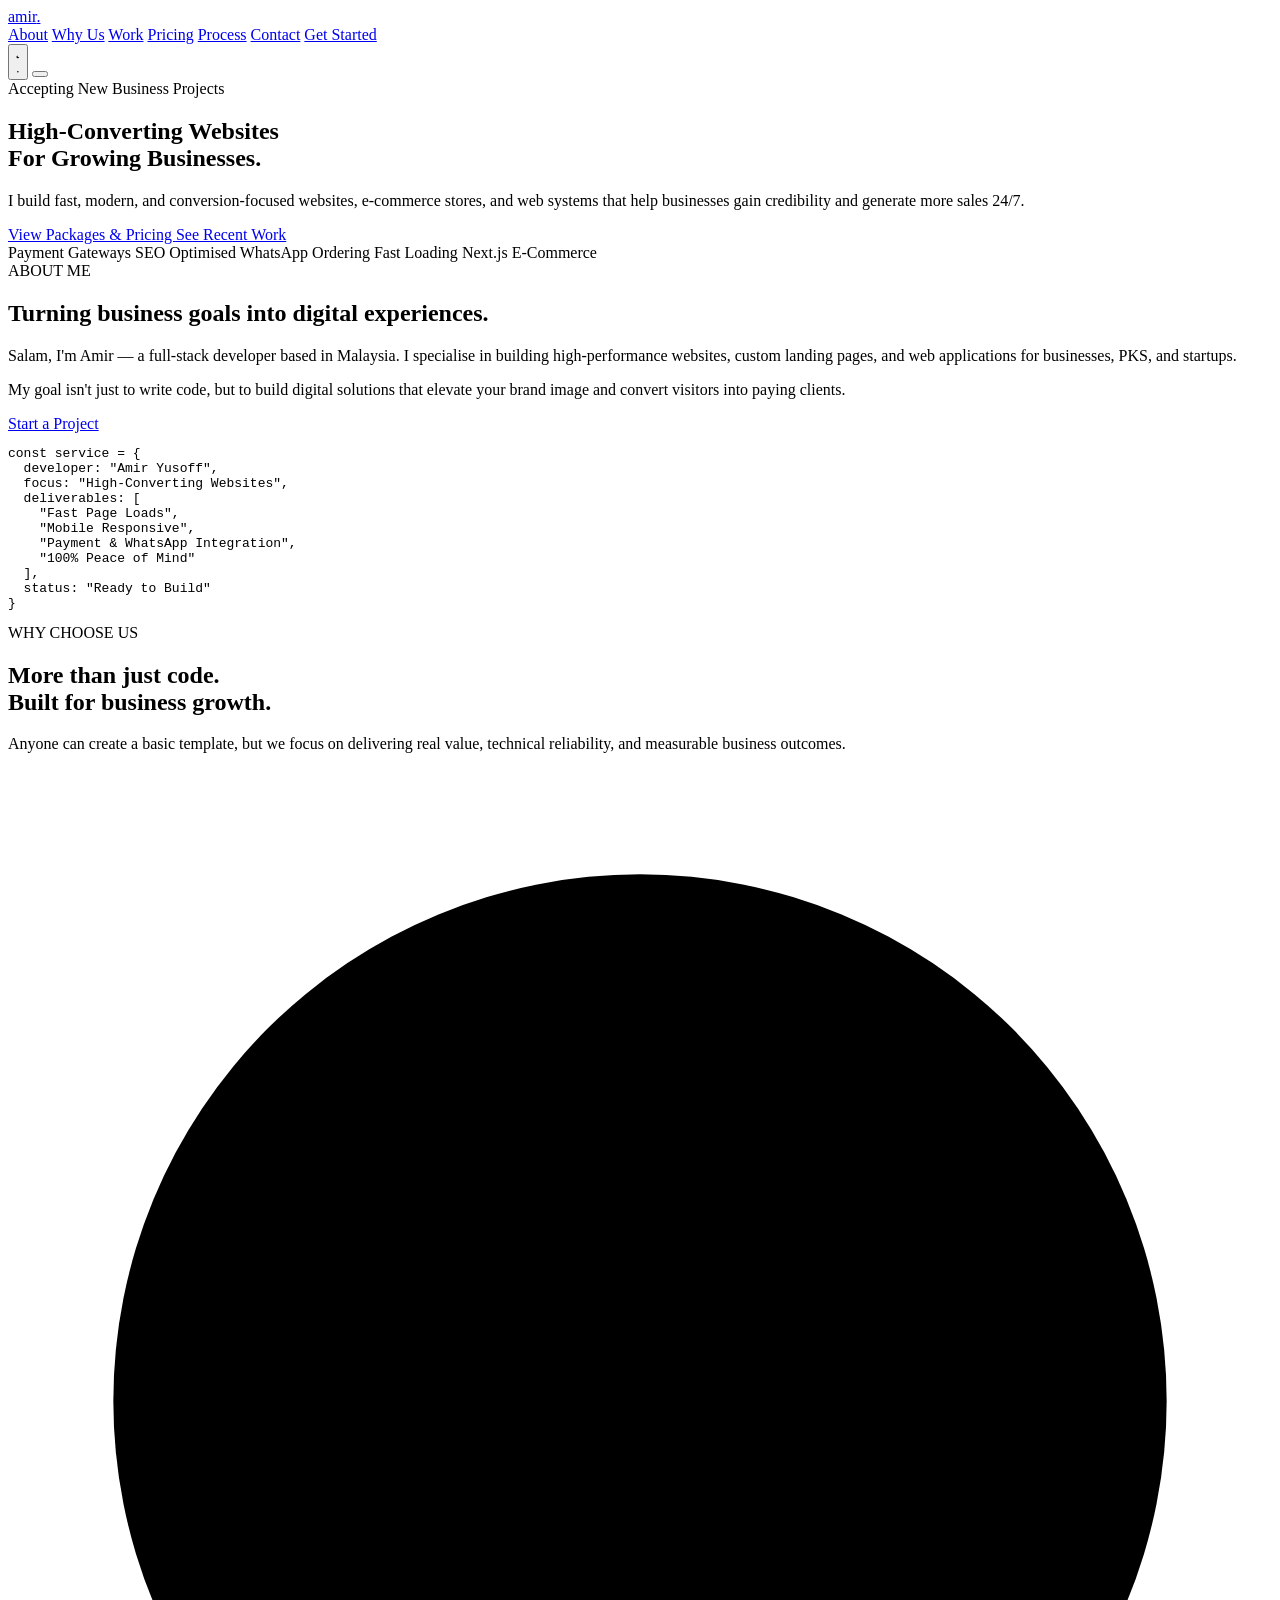
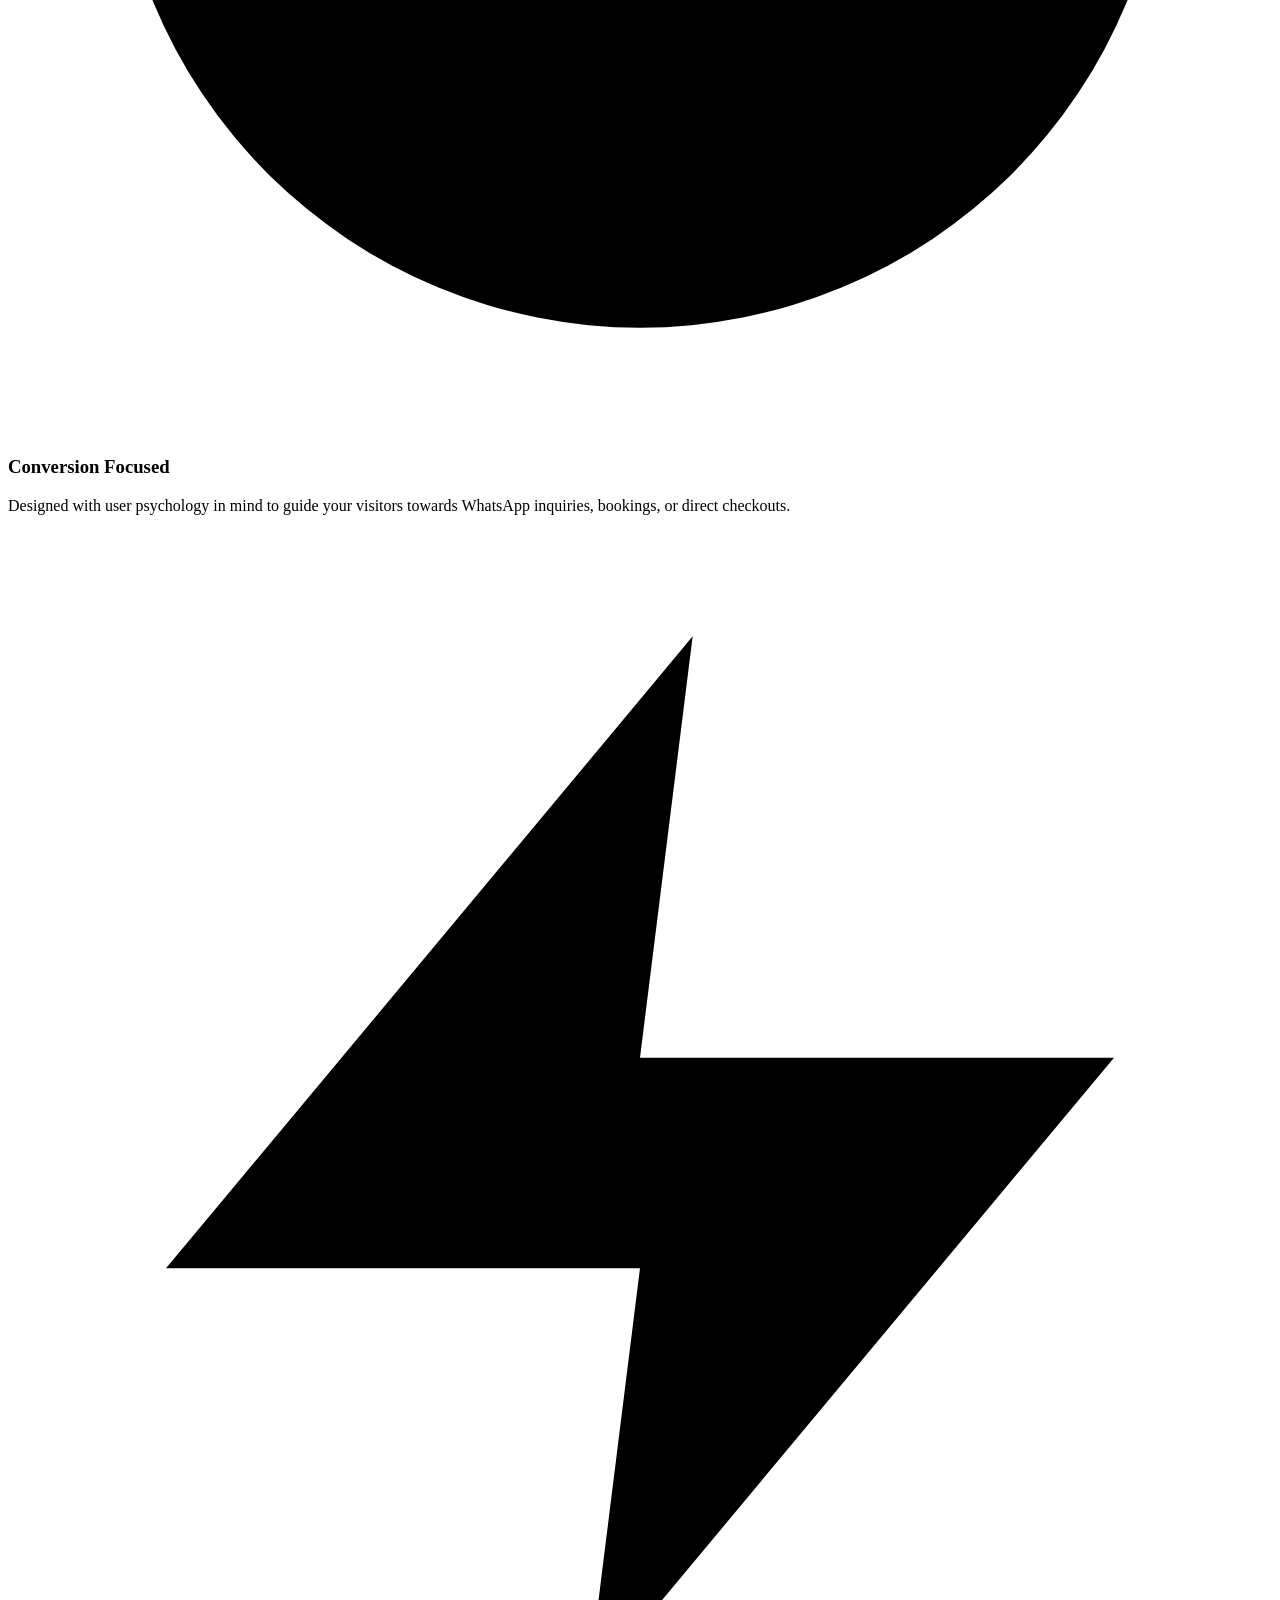
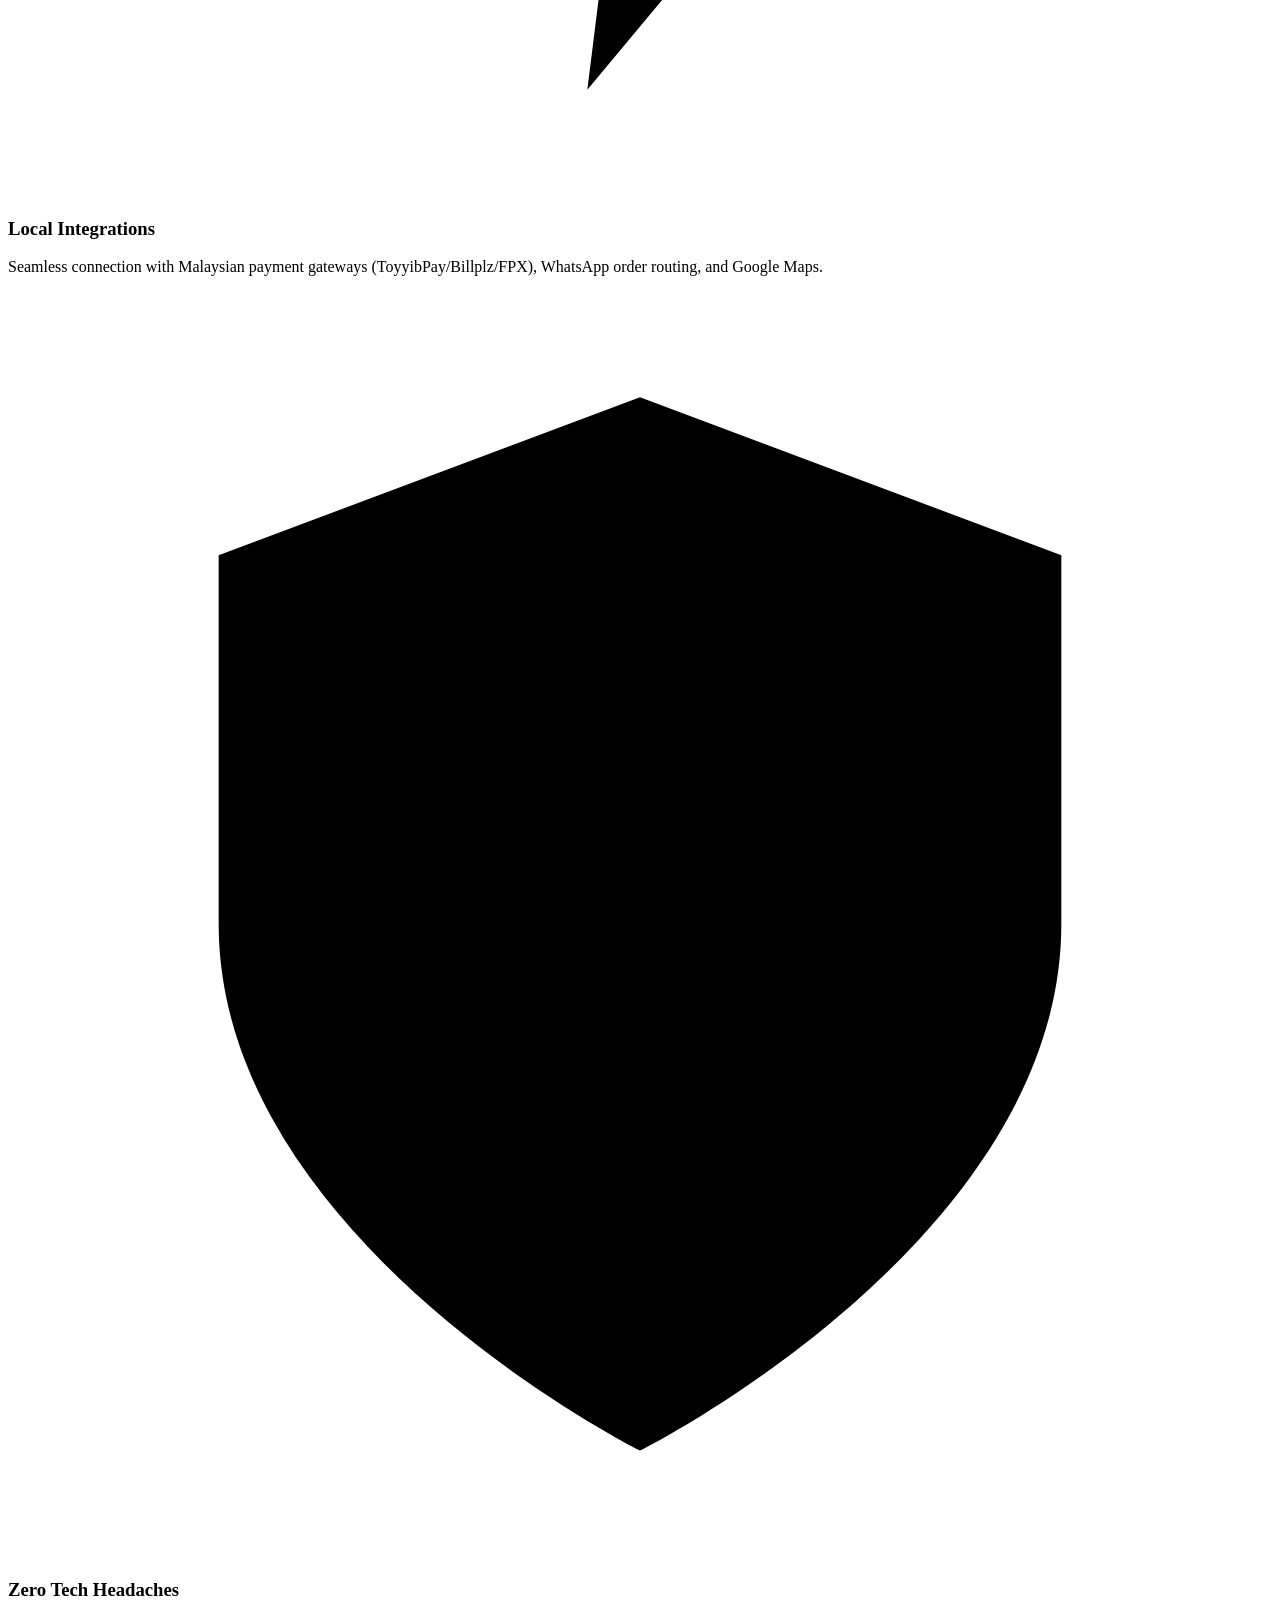
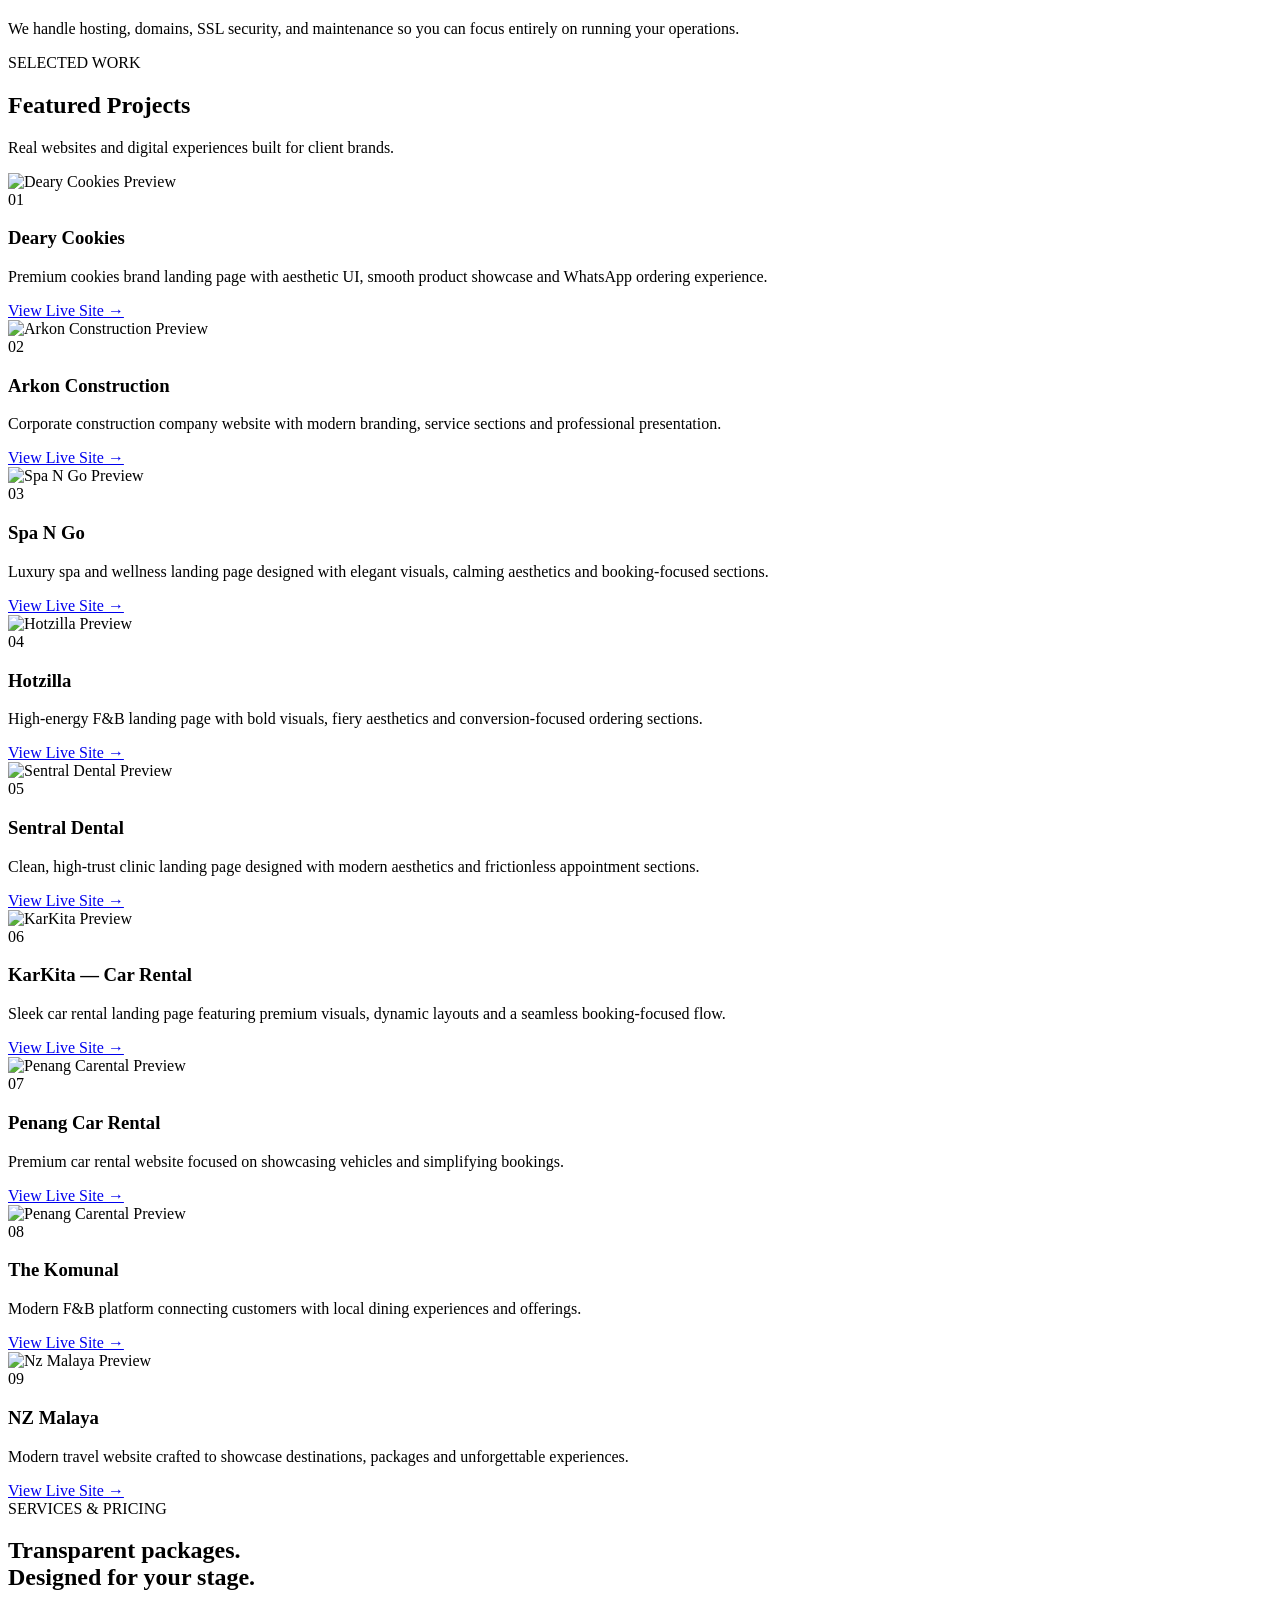
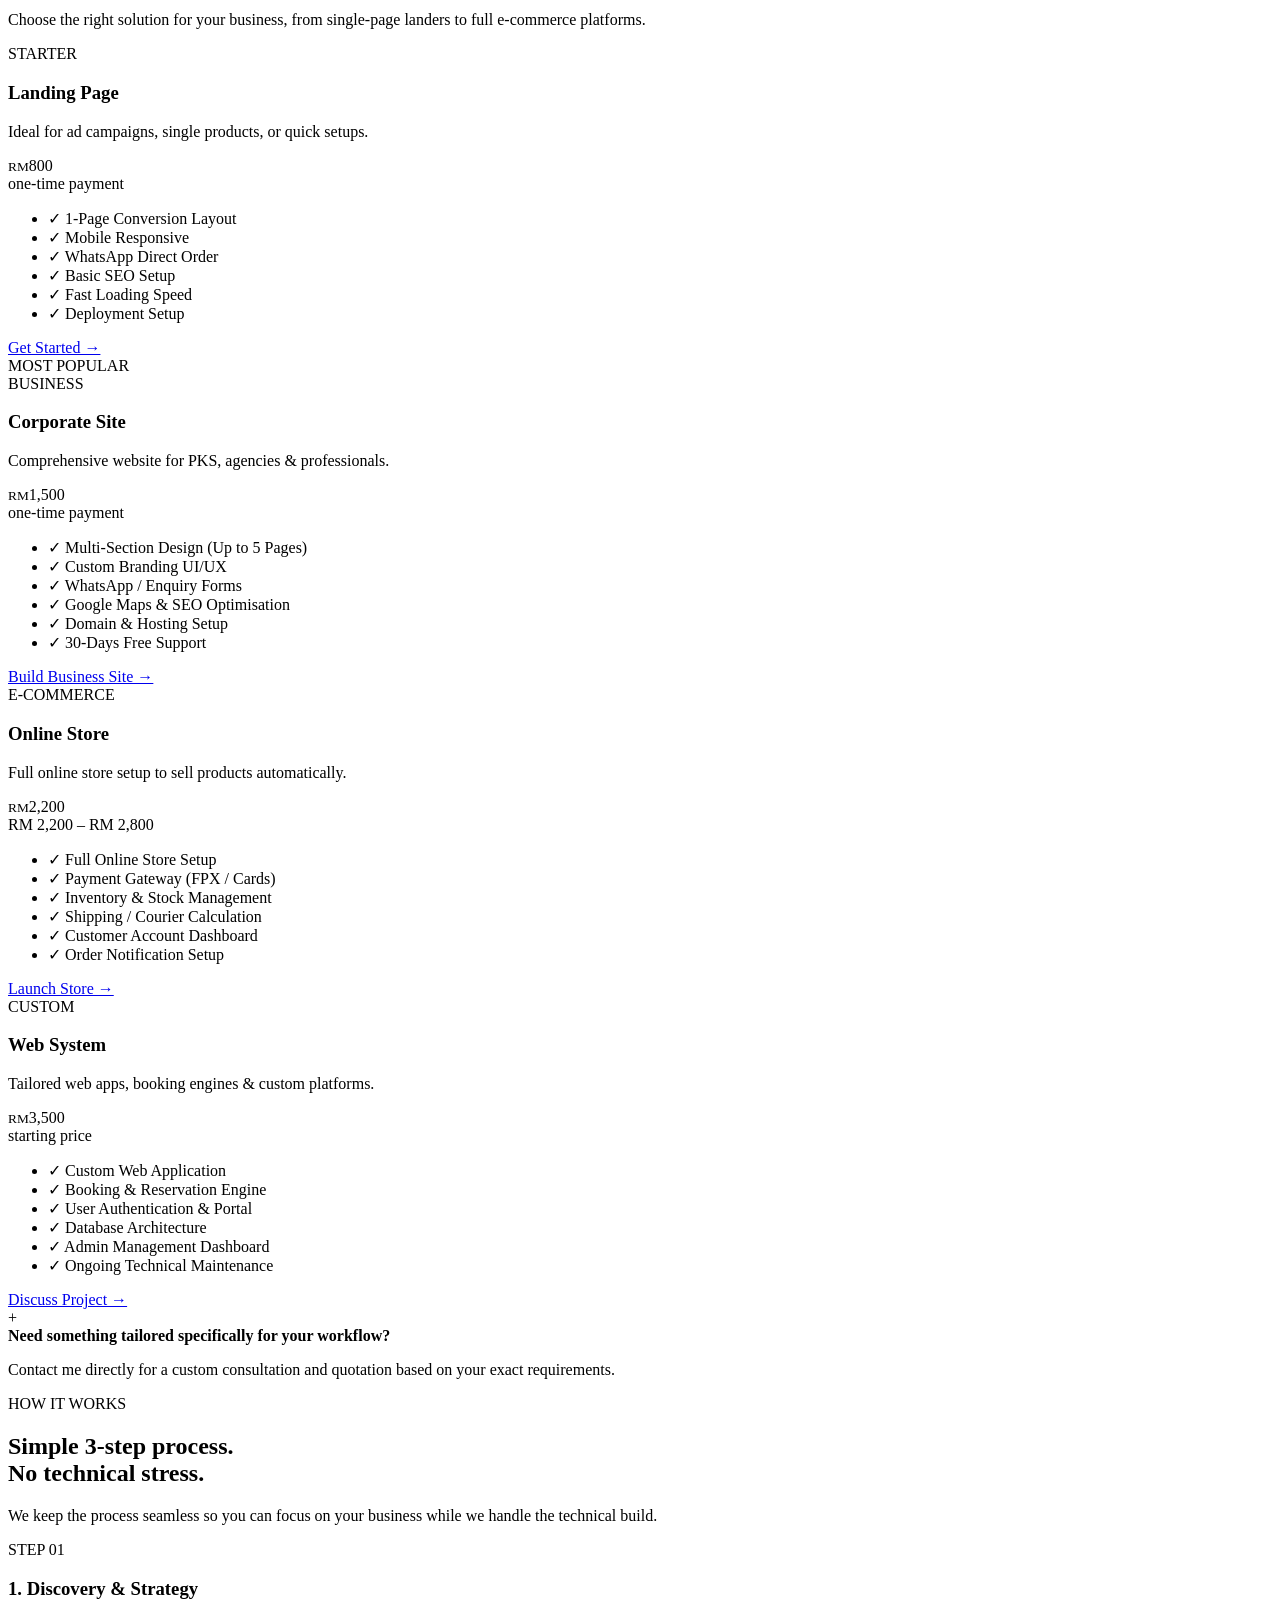
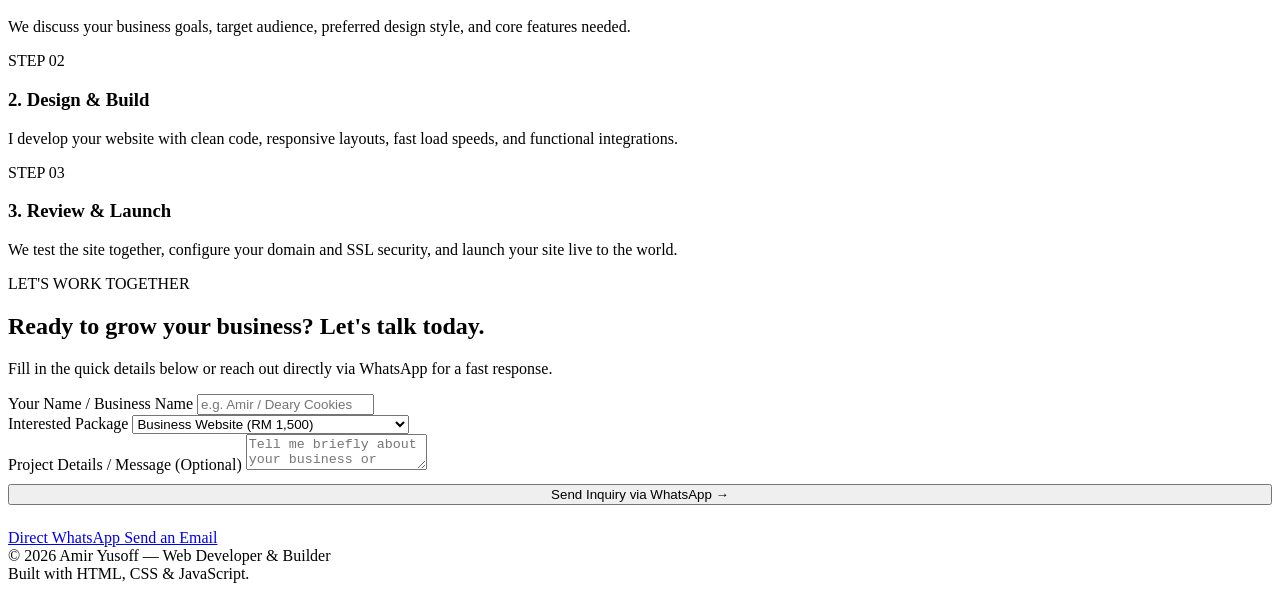
==== commit a186eaff: "Update index.html 5" ====
--- a/index.html
+++ b/index.html
@@ -3,578 +3,23 @@
 <head>
   <meta charset="UTF-8">
   <meta name="viewport" content="width=device-width, initial-scale=1.0">
-  <meta name="robots" content="index, follow">
-  <meta name="author" content="Amir Yusoff">
-  <meta name="keywords" content="Amir Yusoff, Fullstack Developer, Web Developer Malaysia, Systems Developer, UI UX, Next.js, Flutter, Freelance Developer">
-  
-  <!-- Canonical URL -->
-  <link rel="canonical" href="https://amirsdev.com/">
-
-  <!-- Title & Description untuk Google Search -->
-  <title>Amir Yusoff — Full-Stack Engineer & Builder</title>
-  <meta name="description" content="Crafting modern web apps, robust systems, and digital solutions. Fullstack Developer based in Malaysia specializing in web development & UI/UX.">
-
-  <!-- Favicon / Logo Setup (SVG untuk Browser Tab + Fallback PNG untuk Google Search) -->
-  <link rel="icon" type="image/svg+xml" href="data:image/svg+xml,<svg xmlns='http://www.w3.org/2000/svg' viewBox='0 0 100 100'><rect width='100' height='100' rx='20' fill='%230a0a0a'/><text x='50%' y='55%' dominant-baseline='central' text-anchor='middle' fill='%23ffffff' font-family='sans-serif' font-weight='bold' font-size='65'>a</text></svg>">
-  <link rel="icon" type="image/png" sizes="192x192" href="/favicon.png">
-  <link rel="apple-touch-icon" href="/favicon.png">
-
-  <!-- Open Graph / Social Media Sharing (WhatsApp, Telegram, Facebook) -->
-  <meta property="og:site_name" content="Amir Yusoff Portfolio">
-  <meta property="og:title" content="Amir Yusoff — Full-Stack Engineer & Builder">
-  <meta property="og:description" content="Crafting modern web apps, robust systems, and digital solutions. Passionate about technology, startups, and community building.">
-  <meta property="og:url" content="https://amirsdev.com/">
+
+  <title>Amir Yusoff — High-Converting Business Websites & Web Systems</title>
+
+  <meta
+    name="description"
+    content="Amir Yusoff builds high-converting business websites, landing pages, e-commerce stores, and custom web systems in Malaysia."
+  >
+
+  <meta property="og:title" content="Amir Yusoff — Business Website Builder & Developer">
+  <meta
+    property="og:description"
+    content="Get a fast, modern, and high-converting website designed to grow your business."
+  >
+  <meta property="og:url" content="https://amirsdev.com">
   <meta property="og:type" content="website">
-  <meta property="og:locale" content="en_US">
-
-  <!-- Twitter Card Meta -->
-  <meta name="twitter:card" content="summary_large_image">
-  <meta name="twitter:title" content="Amir Yusoff — Full-Stack Engineer & Builder">
-  <meta name="twitter:description" content="Crafting modern web apps, robust systems, and digital solutions.">
-
-  <!-- JSON-LD Structured Data / Schema.org (Memberi info terus kepada Enjin Carian Google) -->
-  <script type="application/ld+json">
-  {
-    "@context": "https://schema.org",
-    "@type": "Person",
-    "name": "Amir Yusoff",
-    "url": "https://amirsdev.com",
-    "jobTitle": "Fullstack Developer",
-    "description": "Fullstack Software Developer specializing in web development, modern web applications, and digital solutions.",
-    "sameAs": [
-      "https://wa.me/601116674470"
-    ],
-    "knowsAbout": [
-      "HTML",
-      "CSS",
-      "JavaScript",
-      "Flutter",
-      "Next.js",
-      "Firebase",
-      "Web Development",
-      "UI/UX Design"
-    ]
-  }
-  </script>
-
-  <style>
-
-    *{
-      margin:0;
-      padding:0;
-      box-sizing:border-box;
-    }
-
-    html{
-      scroll-behavior:smooth;
-    }
-
-    :root{
-      --bg:#0a0a0a;
-      --card:#111111;
-      --border:rgba(255,255,255,0.08);
-      --text:#ffffff;
-      --muted:#9ca3af;
-      --accent:#7c3aed;
-      --header-bg:rgba(10,10,10,0.7);
-      --code-bg:#050505;
-      --tech-bg:rgba(255,255,255,0.04);
-      --nav-link:#d1d5db;
-    }
-
-    [data-theme="light"] {
-      --bg:#f8fafc;
-      --card:#ffffff;
-      --border:rgba(0,0,0,0.08);
-      --text:#0f172a;
-      --muted:#64748b;
-      --accent:#7c3aed;
-      --header-bg:rgba(248,250,252,0.8);
-      --code-bg:#0f172a;
-      --tech-bg:rgba(0,0,0,0.04);
-      --nav-link:#334155;
-    }
-
-    body{
-      font-family:'Space Grotesk',sans-serif;
-      background:var(--bg);
-      color:var(--text);
-      overflow-x:hidden;
-      transition: background 0.3s ease, color 0.3s ease;
-    }
-
-    a{
-      text-decoration:none;
-      color:inherit;
-    }
-
-    .container{
-      width:90%;
-      max-width:1150px;
-      margin:auto;
-    }
-
-    section{
-      padding:100px 0;
-    }
-
-    /* =========================
-       NAVBAR
-    ========================== */
-
-    header{
-      position:fixed;
-      top:0;
-      width:100%;
-      z-index:999;
-      backdrop-filter:blur(12px);
-      background:var(--header-bg);
-      border-bottom:1px solid var(--border);
-      transition: background 0.3s ease, border-color 0.3s ease;
-    }
-
-    .navbar{
-      height:80px;
-      display:flex;
-      align-items:center;
-      justify-content:space-between;
-    }
-
-    .logo{
-      font-size:1.2rem;
-      font-weight:700;
-      letter-spacing:1px;
-    }
-
-    .logo span{
-      color:var(--accent);
-    }
-
-    .nav-right {
-      display: flex;
-      align-items: center;
-      gap: 20px;
-    }
-
-    .nav-links{
-      display:flex;
-      gap:30px;
-      align-items:center;
-    }
-
-    .nav-links a{
-      color:var(--nav-link);
-      transition:0.3s;
-      font-size:0.95rem;
-    }
-
-    .nav-links a:hover{
-      color:var(--text);
-    }
-
-    .btn{
-      padding:14px 24px;
-      border-radius:14px;
-      border:none;
-      cursor:pointer;
-      transition:0.3s;
-      font-weight:600;
-      display:inline-flex;
-      align-items:center;
-      justify-content:center;
-    }
-
-    .btn-primary{
-      background:var(--accent);
-      color:#ffffff !important; /* Kekalkan tulisan putih untuk Hire Me & butang utama */
-      box-shadow:0 10px 30px rgba(124,58,237,0.35);
-    }
-
-    .btn-primary:hover{
-      transform:translateY(-3px);
-    }
-
-    .btn-outline{
-      border:1px solid var(--border);
-      background:transparent;
-      color:var(--text);
-    }
-
-    .btn-outline:hover{
-      background:var(--tech-bg);
-    }
-
-    /* Theme Toggle Button */
-    .theme-toggle {
-      background: var(--tech-bg);
-      border: 1px solid var(--border);
-      color: var(--text);
-      width: 42px;
-      height: 42px;
-      border-radius: 12px;
-      display: flex;
-      align-items: center;
-      justify-content: center;
-      cursor: pointer;
-      transition: 0.3s;
-    }
-
-    .theme-toggle:hover {
-      border-color: var(--accent);
-    }
-
-    .theme-toggle svg {
-      width: 20px;
-      height: 20px;
-      fill: none;
-      stroke: currentColor;
-      stroke-width: 2;
-      stroke-linecap: round;
-      stroke-linejoin: round;
-    }
-
-    .sun-icon { display: none; }
-    .moon-icon { display: block; }
-
-    [data-theme="light"] .sun-icon { display: block; }
-    [data-theme="light"] .moon-icon { display: none; }
-
-    .menu-toggle{
-      display:none;
-      flex-direction:column;
-      gap:5px;
-      cursor:pointer;
-    }
-
-    .menu-toggle span{
-      width:25px;
-      height:3px;
-      background:var(--text);
-      border-radius:10px;
-    }
-
-    /* =========================
-       HERO
-    ========================== */
-
-    .hero{
-      min-height:100vh;
-      display:flex;
-      align-items:center;
-      position:relative;
-      overflow:hidden;
-    }
-
-    .glow{
-      position:absolute;
-      width:500px;
-      height:500px;
-      background:rgba(124,58,237,0.18);
-      filter:blur(120px);
-      border-radius:50%;
-      top:-100px;
-      right:-100px;
-      z-index:-1;
-    }
-
-    .hero-content{
-      max-width:760px;
-    }
-
-    .hero-tag{
-      display:inline-flex;
-      align-items:center;
-      gap:10px;
-      padding:10px 18px;
-      border-radius:999px;
-      background:var(--tech-bg);
-      border:1px solid var(--border);
-      color:var(--nav-link);
-      margin-bottom:28px;
-      font-size:0.9rem;
-      font-family:'JetBrains Mono',monospace;
-    }
-
-    .dot{
-      width:10px;
-      height:10px;
-      border-radius:50%;
-      background:#22c55e;
-      box-shadow:0 0 10px #22c55e;
-    }
-
-    .hero h1{
-      font-size:5.5rem;
-      line-height:1;
-      margin-bottom:24px;
-      letter-spacing:-3px;
-    }
-
-    .hero h1 span{
-      color:var(--accent);
-    }
-
-    .hero p{
-      color:var(--muted);
-      font-size:1.1rem;
-      line-height:1.9;
-      max-width:650px;
-      margin-bottom:38px;
-    }
-
-    .hero-buttons{
-      display:flex;
-      gap:18px;
-      flex-wrap:wrap;
-    }
-
-    /* =========================
-       TECH STACK
-    ========================== */
-
-    .tech-stack{
-      display:flex;
-      flex-wrap:wrap;
-      gap:14px;
-      margin-top:40px;
-    }
-
-    .tech-item{
-      padding:12px 18px;
-      border-radius:14px;
-      background:var(--tech-bg);
-      border:1px solid var(--border);
-      color:var(--nav-link);
-      font-size:0.95rem;
-      transition:0.3s;
-    }
-
-    .tech-item:hover{
-      transform:translateY(-4px);
-      border-color:rgba(124,58,237,0.45);
-    }
-
-    /* =========================
-       ABOUT
-    ========================== */
-
-    .about-grid{
-      display:grid;
-      grid-template-columns:1fr 1fr;
-      gap:40px;
-      align-items:center;
-    }
-
-    .about-card{
-      background:var(--card);
-      border:1px solid var(--border);
-      border-radius:28px;
-      padding:40px;
-      transition: background 0.3s ease, border-color 0.3s ease;
-    }
-
-    .about-card h2{
-      font-size:2.5rem;
-      margin-bottom:20px;
-    }
-
-    .about-card p{
-      color:var(--muted);
-      line-height:1.9;
-      margin-bottom:18px;
-    }
-
-    .code-box{
-      background:var(--code-bg);
-      border:1px solid var(--border);
-      border-radius:24px;
-      padding:35px;
-      font-family:'JetBrains Mono',monospace;
-      color:#d1d5db;
-      overflow:auto;
-      transition: background 0.3s ease;
-    }
-
-    .code-box span{
-      color:#7c3aed;
-    }
-
-    /* =========================
-       PROJECTS
-    ========================== */
-
-    .section-title{
-      text-align:center;
-      margin-bottom:60px;
-    }
-
-    .section-title h2{
-      font-size:3rem;
-      margin-bottom:14px;
-    }
-
-    .section-title p{
-      color:var(--muted);
-      max-width:650px;
-      margin:auto;
-    }
-
-    .project-grid{
-      display:grid;
-      grid-template-columns:repeat(3,1fr);
-      gap:24px;
-    }
-
-    .project-card{
-      background:var(--card);
-      border:1px solid var(--border);
-      border-radius:24px;
-      overflow:hidden;
-      transition:0.35s;
-    }
-
-    .project-card:hover{
-      transform:translateY(-8px);
-      border-color:rgba(124,58,237,0.4);
-    }
-
-    .project-image{
-      height:220px;
-      background:linear-gradient(
-      135deg,
-      #7c3aed,
-      #4f46e5
-      );
-      display:flex;
-      align-items:center;
-      justify-content:center;
-      font-size:3rem;
-    }
-
-    .project-content{
-      padding:30px;
-    }
-
-    .project-content h3{
-      margin-bottom:14px;
-      font-size:1.4rem;
-    }
-
-    .project-content p{
-      color:var(--muted);
-      line-height:1.8;
-      margin-bottom:24px;
-    }
-
-    /* =========================
-       CONTACT
-    ========================== */
-
-    .contact-box{
-      max-width:800px;
-      margin:auto;
-      background:var(--card);
-      border:1px solid var(--border);
-      border-radius:30px;
-      padding:50px;
-      text-align:center;
-      transition: background 0.3s ease, border-color 0.3s ease;
-    }
-
-    .contact-box h2{
-      font-size:3rem;
-      margin-bottom:20px;
-    }
-
-    .contact-box p{
-      color:var(--muted);
-      line-height:1.8;
-      margin-bottom:35px;
-    }
-
-    /* =========================
-       FOOTER
-    ========================== */
-
-    footer{
-      padding:40px 0;
-      border-top:1px solid var(--border);
-      text-align:center;
-      color:var(--muted);
-    }
-
-    /* =========================
-       ANIMATION
-    ========================== */
-
-    .fade-up{
-      opacity:0;
-      transform:translateY(40px);
-      transition:all 0.8s ease;
-    }
-
-    .fade-up.show{
-      opacity:1;
-      transform:translateY(0);
-    }
-
-    /* =========================
-       RESPONSIVE
-    ========================== */
-
-    @media(max-width:992px){
-
-      .project-grid,
-      .about-grid{
-        grid-template-columns:1fr;
-      }
-
-      .hero h1{
-        font-size:4rem;
-      }
-
-      .nav-links{
-        position:absolute;
-        top:80px;
-        right:0;
-        width:100%;
-        background:var(--card);
-        border-bottom:1px solid var(--border);
-        flex-direction:column;
-        padding:30px;
-        display:none;
-      }
-
-      .nav-links.active{
-        display:flex;
-      }
-
-      .menu-toggle{
-        display:flex;
-      }
-    }
-
-    @media(max-width:600px){
-
-      section{
-        padding:80px 0;
-      }
-
-      .hero h1{
-        font-size:3rem;
-      }
-
-      .section-title h2,
-      .contact-box h2{
-        font-size:2.2rem;
-      }
-
-      .contact-box{
-        padding:35px;
-      }
-    }
-
-  </style>
+
+  <link rel="stylesheet" href="style.css">
 </head>
 
 <body>
@@ -584,33 +29,37 @@
   ========================== -->
 
   <header>
-
     <div class="container navbar">
 
-      <div class="logo">
+      <a href="#" class="logo">
         amir<span>.</span>
-      </div>
+      </a>
 
       <div class="nav-right">
-        <div class="nav-links" id="navLinks">
-
+
+        <nav class="nav-links" id="navLinks">
           <a href="#about">About</a>
-          <a href="#projects">Projects</a>
+          <a href="#why-us">Why Us</a>
+          <a href="#projects">Work</a>
+          <a href="#pricing">Pricing</a>
+          <a href="#process">Process</a>
           <a href="#contact">Contact</a>
 
-          <a href="#contact" class="btn btn-primary">
-            Hire Me
+          <a href="#contact" class="btn btn-primary nav-cta">
+            Get Started
           </a>
-
-        </div>
-
-        <!-- Theme Toggle Button -->
-        <button class="theme-toggle" id="themeToggle" aria-label="Toggle theme">
-          <!-- Moon Icon (Dark Mode) -->
+        </nav>
+
+        <!-- Theme Toggle -->
+        <button
+          class="theme-toggle"
+          id="themeToggle"
+          aria-label="Toggle theme"
+        >
           <svg class="moon-icon" viewBox="0 0 24 24">
-            <path d="M21 12.79A9 9 0 1 1 11.21 3 7 7 0 0 0 21 12.79z"></path>
+            <path d="M21 12.79A9 9 0 1 1 11.21 3A7 7 0 0 0 21 12.79Z"></path>
           </svg>
-          <!-- Sun Icon (Light Mode) -->
+
           <svg class="sun-icon" viewBox="0 0 24 24">
             <circle cx="12" cy="12" r="5"></circle>
             <line x1="12" y1="1" x2="12" y2="3"></line>
@@ -624,117 +73,124 @@
           </svg>
         </button>
 
-        <div class="menu-toggle" id="menuToggle">
+        <!-- Mobile Menu -->
+        <button
+          class="menu-toggle"
+          id="menuToggle"
+          aria-label="Open navigation"
+        >
           <span></span>
           <span></span>
           <span></span>
-        </div>
+        </button>
+
       </div>
-
     </div>
-
   </header>
 
+
   <!-- =========================
-       MAIN CONTENT (SEMANTIC TAG FOR SEO)
+       HERO
   ========================== -->
 
   <main>
 
-    <!-- HERO SECTION -->
     <section class="hero">
 
-      <div class="glow"></div>
+      <div class="hero-glow"></div>
+      <div class="hero-grid"></div>
 
       <div class="container">
 
         <div class="hero-content fade-up">
 
           <div class="hero-tag">
-            <div class="dot"></div>
-            Available for freelance
+            <span class="dot"></span>
+            Accepting New Business Projects
           </div>
 
           <h1>
-            Fullstack Developer<br>
-            & <span>Creative Builder.</span>
+            High-Converting Websites
+            <br>
+            <span>For Growing Businesses.</span>
           </h1>
 
           <p>
-            I build modern websites, systems and digital experiences.
-            Passionate about technology, startups, community building
-            and creating impactful products.
+            I build fast, modern, and conversion-focused websites, e-commerce stores, and web systems that help businesses gain credibility and generate more sales 24/7.
           </p>
 
           <div class="hero-buttons">
 
-            <a href="#projects" class="btn btn-primary">
-              View Projects
+            <a href="#pricing" class="btn btn-primary">
+              View Packages & Pricing
             </a>
 
-            <a href="#contact" class="btn btn-outline">
-              Contact Me
+            <a href="#projects" class="btn btn-outline">
+              See Recent Work
             </a>
 
           </div>
 
           <div class="tech-stack">
-
-            <div class="tech-item">HTML</div>
-            <div class="tech-item">CSS</div>
-            <div class="tech-item">JavaScript</div>
-            <div class="tech-item">Flutter</div>
-            <div class="tech-item">Next.js</div>
-            <div class="tech-item">Firebase</div>
-
+            <span>Payment Gateways</span>
+            <span>SEO Optimised</span>
+            <span>WhatsApp Ordering</span>
+            <span>Fast Loading</span>
+            <span>Next.js</span>
+            <span>E-Commerce</span>
           </div>
 
         </div>
 
       </div>
-
     </section>
 
-    <!-- ABOUT SECTION -->
+
+    <!-- =========================
+         ABOUT
+    ========================== -->
+
     <section id="about">
 
       <div class="container about-grid">
 
         <div class="about-card fade-up">
 
-          <h2>About Me</h2>
+          <span class="eyebrow">ABOUT ME</span>
+
+          <h2>
+            Turning business goals into
+            <span>digital experiences.</span>
+          </h2>
 
           <p>
-            Salam, I'm Amir — a developer from Malaysia who enjoys
-            building clean UI, modern web systems and impactful digital products.
+            Salam, I'm Amir — a full-stack developer based in Malaysia. I specialise in building high-performance websites, custom landing pages, and web applications for businesses, PKS, and startups.
           </p>
 
           <p>
-            Besides coding, I’m also passionate about community,
-            content creation and helping students grow through technology.
+            My goal isn't just to write code, but to build digital solutions that elevate your brand image and convert visitors into paying clients.
           </p>
 
           <a href="#contact" class="btn btn-primary">
-            Let's Connect
+            Start a Project
           </a>
 
         </div>
 
+
         <div class="code-box fade-up">
 
-<pre>
-const developer = {
-  name: "Amir Yusoff",
-  role: "Fullstack Developer",
-  passion: [
-    "Web Development",
-    "Startups",
-    "UI/UX",
-    "Community"
+<pre><span class="code-keyword">const</span> service = {
+  developer: <span class="code-string">"Amir Yusoff"</span>,
+  focus: <span class="code-string">"High-Converting Websites"</span>,
+  deliverables: [
+    <span class="code-string">"Fast Page Loads"</span>,
+    <span class="code-string">"Mobile Responsive"</span>,
+    <span class="code-string">"Payment & WhatsApp Integration"</span>,
+    <span class="code-string">"100% Peace of Mind"</span>
   ],
-  currentlyBuilding: "Cool Things"
-}
-</pre>
+  status: <span class="code-string">"Ready to Build"</span>
+}</pre>
 
         </div>
 
@@ -742,252 +198,739 @@
 
     </section>
 
-    <!-- PROJECTS SECTION -->
+
+    <!-- =========================
+         WHY CHOOSE US
+    ========================== -->
+
+    <section id="why-us">
+
+      <div class="container">
+
+        <div class="section-title fade-up">
+
+          <span class="eyebrow">WHY CHOOSE US</span>
+
+          <h2>More than just code.<br><span>Built for business growth.</span></h2>
+
+          <p>
+            Anyone can create a basic template, but we focus on delivering real value, technical reliability, and measurable business outcomes.
+          </p>
+
+        </div>
+
+<div class="features-grid">
+
+          <div class="feature-card fade-up">
+            <div class="feature-icon-box">
+              <svg viewBox="0 0 24 24">
+                <circle cx="12" cy="12" r="10"></circle>
+                <circle cx="12" cy="12" r="6"></circle>
+                <circle cx="12" cy="12" r="2"></circle>
+              </svg>
+            </div>
+            <h3>Conversion Focused</h3>
+            <p>Designed with user psychology in mind to guide your visitors towards WhatsApp inquiries, bookings, or direct checkouts.</p>
+          </div>
+
+          <div class="feature-card fade-up">
+            <div class="feature-icon-box">
+              <svg viewBox="0 0 24 24">
+                <path d="M13 2L3 14h9l-1 8 10-12h-9l1-8z"></path>
+              </svg>
+            </div>
+            <h3>Local Integrations</h3>
+            <p>Seamless connection with Malaysian payment gateways (ToyyibPay/Billplz/FPX), WhatsApp order routing, and Google Maps.</p>
+          </div>
+
+          <div class="feature-card fade-up">
+            <div class="feature-icon-box">
+              <svg viewBox="0 0 24 24">
+                <path d="M12 22s8-4 8-10V5l-8-3-8 3v7c0 6 8 10 8 10z"></path>
+              </svg>
+            </div>
+            <h3>Zero Tech Headaches</h3>
+            <p>We handle hosting, domains, SSL security, and maintenance so you can focus entirely on running your operations.</p>
+          </div>
+
+        </div>
+
+      </div>
+
+    </section>
+
+
+    <!-- =========================
+         PROJECTS
+    ========================== -->
+
     <section id="projects">
 
       <div class="container">
 
         <div class="section-title fade-up">
 
+          <span class="eyebrow">SELECTED WORK</span>
+
           <h2>Featured Projects</h2>
 
           <p>
-            Real websites & landing pages I’ve built recently.
+            Real websites and digital experiences built for client brands.
           </p>
 
         </div>
 
+
         <div class="project-grid">
 
           <!-- PROJECT 1 -->
-          <div class="project-card fade-up">
-
-            <div class="project-image" style="padding:0; overflow:hidden;">
-
-              <img 
+
+          <article class="project-card fade-up">
+
+            <div class="project-image">
+              <img
                 src="https://api.microlink.io/?url=https://deary-cookies.netlify.app/&screenshot=true&meta=false&embed=screenshot.url"
-                alt="Deary Cookies Landing Page Preview"
-                style="
-                  width:100%;
-                  height:100%;
-                  object-fit:cover;
-                "
-              />
-
+                alt="Deary Cookies Preview"
+                loading="lazy"
+              >
             </div>
 
             <div class="project-content">
+
+              <span class="project-number">01</span>
 
               <h3>Deary Cookies</h3>
 
               <p>
                 Premium cookies brand landing page with aesthetic UI,
-                smooth product showcase and WhatsApp order experience.
-              </p>
-
-              <a 
-                href="https://deary-cookies.netlify.app/" 
+                smooth product showcase and WhatsApp ordering experience.
+              </p>
+
+              <a
+                href="https://deary-cookies.netlify.app/"
                 target="_blank"
                 rel="noopener noreferrer"
-                class="btn btn-outline"
-              >
-                View Project
+                class="project-link"
+              >
+                View Live Site →
               </a>
 
             </div>
-
-          </div>
+          </article>
+
 
           <!-- PROJECT 2 -->
-          <div class="project-card fade-up">
-
-            <div class="project-image" style="padding:0; overflow:hidden;">
-
-              <img 
+
+          <article class="project-card fade-up">
+
+            <div class="project-image">
+              <img
                 src="https://api.microlink.io/?url=https://arkon-construction.netlify.app/&screenshot=true&meta=false&embed=screenshot.url"
-                alt="Arkon Construction Website Preview"
-                style="
-                  width:100%;
-                  height:100%;
-                  object-fit:cover;
-                "
-              />
-
+                alt="Arkon Construction Preview"
+                loading="lazy"
+              >
             </div>
 
             <div class="project-content">
 
+              <span class="project-number">02</span>
+
               <h3>Arkon Construction</h3>
 
               <p>
-                Corporate construction company website with modern branding,
-                service sections and strong professional presentation.
-              </p>
-
-              <a 
-                href="https://arkon-construction.netlify.app/" 
+                Corporate construction company website with modern
+                branding, service sections and professional presentation.
+              </p>
+
+              <a
+                href="https://arkon-construction.netlify.app/"
                 target="_blank"
                 rel="noopener noreferrer"
-                class="btn btn-outline"
-              >
-                View Project
+                class="project-link"
+              >
+                View Live Site →
               </a>
 
             </div>
-
-          </div>
+          </article>
+
 
           <!-- PROJECT 3 -->
-          <div class="project-card fade-up">
-
-            <div class="project-image" style="padding:0; overflow:hidden;">
-
-              <img 
+
+          <article class="project-card fade-up">
+
+            <div class="project-image">
+              <img
                 src="https://api.microlink.io/?url=https://spa-n-go.netlify.app/&screenshot=true&meta=false&embed=screenshot.url"
-                alt="Spa N Go Wellness Landing Page Preview"
-                style="
-                  width:100%;
-                  height:100%;
-                  object-fit:cover;
-                "
-              />
-
+                alt="Spa N Go Preview"
+                loading="lazy"
+              >
             </div>
 
             <div class="project-content">
 
+              <span class="project-number">03</span>
+
               <h3>Spa N Go</h3>
 
               <p>
-                Luxury spa and wellness landing page designed with elegant visuals,
-                calming aesthetics and booking-focused sections.
-              </p>
-
-              <a 
-                href="https://spa-n-go.netlify.app/" 
+                Luxury spa and wellness landing page designed with
+                elegant visuals, calming aesthetics and booking-focused sections.
+              </p>
+
+              <a
+                href="https://spa-n-go.netlify.app/"
                 target="_blank"
                 rel="noopener noreferrer"
-                class="btn btn-outline"
-              >
-                View Project
+                class="project-link"
+              >
+                View Live Site →
               </a>
 
             </div>
-
-          </div>
+          </article>
+
 
           <!-- PROJECT 4 -->
-          <div class="project-card fade-up">
-
-            <div class="project-image" style="padding:0; overflow:hidden;">
-
-              <img 
+
+          <article class="project-card fade-up">
+
+            <div class="project-image">
+              <img
                 src="https://api.microlink.io/?url=https://hotzilla.netlify.app/&screenshot=true&meta=false&embed=screenshot.url"
-                alt="Hotzilla FnB Landing Page Preview"
-                style="
-                  width:100%;
-                  height:100%;
-                  object-fit:cover;
-                "
-              />
-
+                alt="Hotzilla Preview"
+                loading="lazy"
+              >
             </div>
 
             <div class="project-content">
 
+              <span class="project-number">04</span>
+
               <h3>Hotzilla</h3>
 
               <p>
-              Bold and high-energy FnB landing page designed with mouth-watering, premium visuals, a fiery aesthetic, and conversion-focused sections for quick ordering.
-              </p>
-
-              <a 
-                href="https://hotzilla.netlify.app/" 
+                High-energy F&B landing page with bold visuals,
+                fiery aesthetics and conversion-focused ordering sections.
+              </p>
+
+              <a
+                href="https://hotzilla.netlify.app/"
                 target="_blank"
                 rel="noopener noreferrer"
-                class="btn btn-outline"
-              >
-                View Project
+                class="project-link"
+              >
+                View Live Site →
               </a>
 
             </div>
-
-          </div>
+          </article>
+
 
           <!-- PROJECT 5 -->
-          <div class="project-card fade-up">
-
-            <div class="project-image" style="padding:0; overflow:hidden;">
-
-              <img 
-                src="https://api.microlink.io/?url=https://sentraldental.netlify.app//&screenshot=true&meta=false&embed=screenshot.url"
-                alt="Sentral Dental Clinic Landing Page Preview"
-                style="
-                  width:100%;
-                  height:100%;
-                  object-fit:cover;
-                "
-              />
-
+
+          <article class="project-card fade-up">
+
+            <div class="project-image">
+              <img
+                src="https://api.microlink.io/?url=https://sentraldental.netlify.app/&screenshot=true&meta=false&embed=screenshot.url"
+                alt="Sentral Dental Preview"
+                loading="lazy"
+              >
             </div>
 
             <div class="project-content">
 
+              <span class="project-number">05</span>
+
               <h3>Sentral Dental</h3>
 
               <p>
-              Clean, high-trust clinic landing page designed with modern aesthetics, reassuring visuals, and frictionless sections for effortless appointment scheduling.
-              </p>
-
-              <a 
-                href="https://sentraldental.netlify.app/" 
+                Clean, high-trust clinic landing page designed with
+                modern aesthetics and frictionless appointment sections.
+              </p>
+
+              <a
+                href="https://sentraldental.netlify.app/"
                 target="_blank"
                 rel="noopener noreferrer"
-                class="btn btn-outline"
-              >
-                View Project
+                class="project-link"
+              >
+                View Live Site →
               </a>
 
             </div>
-
-          </div>
+          </article>
+
 
           <!-- PROJECT 6 -->
-          <div class="project-card fade-up">
-
-            <div class="project-image" style="padding:0; overflow:hidden;">
-
-              <img 
-                src="https://api.microlink.io/?url=https://karkita.netlify.app///&screenshot=true&meta=false&embed=screenshot.url"
-                alt="KarKita Car Rental Service Landing Page Preview"
-                style="
-                  width:100%;
-                  height:100%;
-                  object-fit:cover;
-                "
-              />
-
+
+          <article class="project-card fade-up">
+
+            <div class="project-image">
+              <img
+                src="https://api.microlink.io/?url=https://karkita.netlify.app/&screenshot=true&meta=false&embed=screenshot.url"
+                alt="KarKita Preview"
+                loading="lazy"
+              >
             </div>
 
             <div class="project-content">
 
-              <h3>KarKita - Car Rental Service</h3>
+              <span class="project-number">06</span>
+
+              <h3>KarKita — Car Rental</h3>
 
               <p>
-              High-impact, sleek car rental landing page featuring premium visuals, dynamic layouts, and a seamless flow built for lightning-fast bookings.
-              </p>
-
-              <a 
-                href="https://karkita.netlify.app/" 
+                Sleek car rental landing page featuring premium visuals,
+                dynamic layouts and a seamless booking-focused flow.
+              </p>
+
+              <a
+                href="https://karkita.netlify.app/"
                 target="_blank"
                 rel="noopener noreferrer"
-                class="btn btn-outline"
-              >
-                View Project
+                class="project-link"
+              >
+                View Live Site →
               </a>
 
             </div>
-
+          </article>
+
+          <!-- PROJECT 7 -->
+            <article class="project-card fade-up">
+
+            <div class="project-image">
+              <img
+                src="https://api.microlink.io/?url=https://penangcarental.com/&screenshot=true&meta=false&embed=screenshot.url"
+                alt="Penang Carental Preview"
+                loading="lazy"
+              >
+            </div>
+
+            <div class="project-content">
+
+              <span class="project-number">07</span>
+
+              <h3>Penang Car Rental</h3>
+
+              <p>
+                Premium car rental website focused on showcasing vehicles and simplifying bookings.
+              </p>
+
+              <a
+                href="https://penangcarental.com"
+                target="_blank"
+                rel="noopener noreferrer"
+                class="project-link"
+              >
+                View Live Site →
+              </a>
+
+            </div>
+          </article>
+
+            <!-- PROJECT 8 -->
+            <article class="project-card fade-up">
+
+            <div class="project-image">
+              <img
+                src="https://api.microlink.io/?url=https://thekomunal.com/&screenshot=true&meta=false&embed=screenshot.url"
+                alt="Penang Carental Preview"
+                loading="lazy"
+              >
+            </div>
+
+            <div class="project-content">
+
+              <span class="project-number">08</span>
+
+              <h3>The Komunal</h3>
+
+              <p>
+                Modern F&B platform connecting customers with local dining experiences and offerings.
+              </p>
+
+              <a
+                href="https://thekomunal.com"
+                target="_blank"
+                rel="noopener noreferrer"
+                class="project-link"
+              >
+                View Live Site →
+              </a>
+
+            </div>
+          </article>
+
+                    <!-- PROJECT 9 -->
+            <article class="project-card fade-up">
+
+            <div class="project-image">
+              <img
+                src="https://api.microlink.io/?url=https://nzmalaya.com/&screenshot=true&meta=false&embed=screenshot.url"
+                alt="Nz Malaya Preview"
+                loading="lazy"
+              >
+            </div>
+
+            <div class="project-content">
+
+              <span class="project-number">09</span>
+
+              <h3>NZ Malaya</h3>
+
+              <p>
+                Modern travel website crafted to showcase destinations, packages and unforgettable experiences.
+              </p>
+
+              <a
+                href="https://nzmalaya.com"
+                target="_blank"
+                rel="noopener noreferrer"
+                class="project-link"
+              >
+                View Live Site →
+              </a>
+
+            </div>
+          </article>
+        </div>
+
+      </div>
+
+    </section>
+
+
+    <!-- =========================
+         PRICING
+    ========================== -->
+
+    <section id="pricing">
+
+      <div class="container">
+
+        <div class="section-title fade-up">
+
+          <span class="eyebrow">SERVICES & PRICING</span>
+
+          <h2>Transparent packages.<br><span>Designed for your stage.</span></h2>
+
+          <p>
+            Choose the right solution for your business, from single-page landers to full e-commerce platforms.
+          </p>
+
+        </div>
+
+
+        <div class="pricing-grid">
+
+
+          <!-- STARTER -->
+
+          <article class="pricing-card fade-up">
+
+            <div class="pricing-top">
+
+              <span class="pricing-label">
+                STARTER
+              </span>
+
+              <h3>Landing Page</h3>
+
+              <p class="pricing-description">
+                Ideal for ad campaigns, single products, or quick setups.
+              </p>
+
+              <div class="price">
+                <small>RM</small>800
+              </div>
+
+              <span class="price-note">
+                one-time payment
+              </span>
+
+            </div>
+
+
+            <div class="pricing-divider"></div>
+
+
+            <ul class="features">
+
+              <li>
+                <span>✓</span>
+                1-Page Conversion Layout
+              </li>
+
+              <li>
+                <span>✓</span>
+                Mobile Responsive
+              </li>
+
+              <li>
+                <span>✓</span>
+                WhatsApp Direct Order
+              </li>
+
+              <li>
+                <span>✓</span>
+                Basic SEO Setup
+              </li>
+
+              <li>
+                <span>✓</span>
+                Fast Loading Speed
+              </li>
+
+              <li>
+                <span>✓</span>
+                Deployment Setup
+              </li>
+
+            </ul>
+
+
+            <a href="#contact" class="pricing-button">
+              Get Started →
+            </a>
+
+          </article>
+
+
+          <!-- BUSINESS -->
+
+          <article class="pricing-card featured fade-up">
+
+            <div class="popular-badge">
+              MOST POPULAR
+            </div>
+
+            <div class="pricing-top">
+
+              <span class="pricing-label">
+                BUSINESS
+              </span>
+
+              <h3>Corporate Site</h3>
+
+              <p class="pricing-description">
+                Comprehensive website for PKS, agencies & professionals.
+              </p>
+
+              <div class="price">
+                <small>RM</small>1,500
+              </div>
+
+              <span class="price-note">
+                one-time payment
+              </span>
+
+            </div>
+
+
+            <div class="pricing-divider"></div>
+
+
+            <ul class="features">
+
+              <li>
+                <span>✓</span>
+                Multi-Section Design (Up to 5 Pages)
+              </li>
+
+              <li>
+                <span>✓</span>
+                Custom Branding UI/UX
+              </li>
+
+              <li>
+                <span>✓</span>
+                WhatsApp / Enquiry Forms
+              </li>
+
+              <li>
+                <span>✓</span>
+                Google Maps & SEO Optimisation
+              </li>
+
+              <li>
+                <span>✓</span>
+                Domain & Hosting Setup
+              </li>
+
+              <li>
+                <span>✓</span>
+                30-Days Free Support
+              </li>
+
+            </ul>
+
+
+            <a href="#contact" class="pricing-button">
+              Build Business Site →
+            </a>
+
+          </article>
+
+
+          <!-- E-COMMERCE -->
+
+          <article class="pricing-card fade-up">
+
+            <div class="pricing-top">
+
+              <span class="pricing-label">
+                E-COMMERCE
+              </span>
+
+              <h3>Online Store</h3>
+
+              <p class="pricing-description">
+                Full online store setup to sell products automatically.
+              </p>
+
+              <div class="price">
+                <small>RM</small>2,200
+              </div>
+
+              <span class="price-note">
+                RM 2,200 – RM 2,800
+              </span>
+
+            </div>
+
+
+            <div class="pricing-divider"></div>
+
+
+            <ul class="features">
+
+              <li>
+                <span>✓</span>
+                Full Online Store Setup
+              </li>
+
+              <li>
+                <span>✓</span>
+                Payment Gateway (FPX / Cards)
+              </li>
+
+              <li>
+                <span>✓</span>
+                Inventory & Stock Management
+              </li>
+
+              <li>
+                <span>✓</span>
+                Shipping / Courier Calculation
+              </li>
+
+              <li>
+                <span>✓</span>
+                Customer Account Dashboard
+              </li>
+
+              <li>
+                <span>✓</span>
+                Order Notification Setup
+              </li>
+
+            </ul>
+
+
+            <a href="#contact" class="pricing-button">
+              Launch Store →
+            </a>
+
+          </article>
+
+
+          <!-- PRO / CUSTOM -->
+
+          <article class="pricing-card fade-up">
+
+            <div class="pricing-top">
+
+              <span class="pricing-label">
+                CUSTOM
+              </span>
+
+              <h3>Web System</h3>
+
+              <p class="pricing-description">
+                Tailored web apps, booking engines & custom platforms.
+              </p>
+
+              <div class="price">
+                <small>RM</small>3,500
+              </div>
+
+              <span class="price-note">
+                starting price
+              </span>
+
+            </div>
+
+
+            <div class="pricing-divider"></div>
+
+
+            <ul class="features">
+
+              <li>
+                <span>✓</span>
+                Custom Web Application
+              </li>
+
+              <li>
+                <span>✓</span>
+                Booking & Reservation Engine
+              </li>
+
+              <li>
+                <span>✓</span>
+                User Authentication & Portal
+              </li>
+
+              <li>
+                <span>✓</span>
+                Database Architecture
+              </li>
+
+              <li>
+                <span>✓</span>
+                Admin Management Dashboard
+              </li>
+
+              <li>
+                <span>✓</span>
+                Ongoing Technical Maintenance
+              </li>
+
+            </ul>
+
+
+            <a href="#contact" class="pricing-button">
+              Discuss Project →
+            </a>
+
+          </article>
+
+        </div>
+
+
+        <div class="pricing-note-box fade-up">
+
+          <div class="note-icon">+</div>
+
+          <div>
+            <strong>Need something tailored specifically for your workflow?</strong>
+
+            <p>
+              Contact me directly for a custom consultation and quotation based on your exact requirements.
+            </p>
           </div>
 
         </div>
@@ -996,23 +939,129 @@
 
     </section>
 
-    <!-- CONTACT SECTION -->
+
+    <!-- =========================
+         HOW IT WORKS
+    ========================== -->
+
+    <section id="process">
+
+      <div class="container">
+
+        <div class="section-title fade-up">
+
+          <span class="eyebrow">HOW IT WORKS</span>
+
+          <h2>Simple 3-step process.<br><span>No technical stress.</span></h2>
+
+          <p>
+            We keep the process seamless so you can focus on your business while we handle the technical build.
+          </p>
+
+        </div>
+
+        <div class="process-grid">
+
+          <div class="process-step fade-up">
+            <span class="step-number">STEP 01</span>
+            <h3>1. Discovery & Strategy</h3>
+            <p>We discuss your business goals, target audience, preferred design style, and core features needed.</p>
+          </div>
+
+          <div class="process-step fade-up">
+            <span class="step-number">STEP 02</span>
+            <h3>2. Design & Build</h3>
+            <p>I develop your website with clean code, responsive layouts, fast load speeds, and functional integrations.</p>
+          </div>
+
+          <div class="process-step fade-up">
+            <span class="step-number">STEP 03</span>
+            <h3>3. Review & Launch</h3>
+            <p>We test the site together, configure your domain and SSL security, and launch your site live to the world.</p>
+          </div>
+
+        </div>
+
+      </div>
+
+    </section>
+
+
+    <!-- =========================
+         CONTACT
+    ========================== -->
+
     <section id="contact">
 
       <div class="container">
 
         <div class="contact-box fade-up">
 
-          <h2>Let's Build Something.</h2>
+          <span class="eyebrow">LET'S WORK TOGETHER</span>
+
+          <h2>
+            Ready to grow your business?
+            <span>Let's talk today.</span>
+          </h2>
 
           <p>
-            Open for freelance, collaborations and startup projects.
-            Feel free to reach out anytime.
+            Fill in the quick details below or reach out directly via WhatsApp for a fast response.
           </p>
 
-          <a href="https://wa.me/601116674470" target="_blank" rel="noopener noreferrer" class="btn btn-primary">
-            Contact On WhatsApp
-          </a>
+          <!-- BORANG TEMPAHAN SIMPEL -->
+          <form 
+            class="contact-form" 
+            action="https://wa.me/601116674470" 
+            method="GET" 
+            target="_blank"
+            onsubmit="handleFormSubmit(event)"
+          >
+
+            <div class="form-group">
+              <label for="name">Your Name / Business Name</label>
+              <input type="text" id="name" class="form-input" placeholder="e.g. Amir / Deary Cookies" required>
+            </div>
+
+            <div class="form-group">
+              <label for="package">Interested Package</label>
+              <select id="package" class="form-select">
+                <option value="Starter Landing Page (RM800)">Starter Landing Page (RM 800)</option>
+                <option value="Business Website (RM1,500)" selected>Business Website (RM 1,500)</option>
+                <option value="E-Commerce Store (RM2,200 - RM2,800)">E-Commerce Store (RM 2,200 - RM 2,800)</option>
+                <option value="Custom Web System (RM3,500+)">Custom Web System (RM 3,500+)</option>
+              </select>
+            </div>
+
+            <div class="form-group">
+              <label for="message">Project Details / Message (Optional)</label>
+              <textarea id="message" class="form-textarea" placeholder="Tell me briefly about your business or required features..."></textarea>
+            </div>
+
+            <button type="submit" class="btn btn-primary" style="margin-top: 10px; width: 100%;">
+              Send Inquiry via WhatsApp →
+            </button>
+
+          </form>
+
+          <div class="contact-buttons" style="margin-top: 24px;">
+
+            <a
+              href="https://wa.me/601116674470"
+              target="_blank"
+              rel="noopener noreferrer"
+              class="btn btn-outline"
+            >
+              Direct WhatsApp
+            </a>
+
+            <a
+              href="mailto:hello@amirsdev.com"
+              class="btn btn-outline"
+            >
+              Send an Email
+            </a>
+
+          </div>
 
         </div>
 
@@ -1021,6 +1070,7 @@
     </section>
 
   </main>
+
 
   <!-- =========================
        FOOTER
@@ -1028,74 +1078,35 @@
 
   <footer>
 
-    <div class="container">
-
-      © 2026 Amir Yusoff — Built with HTML & CSS.
+    <div class="container footer-inner">
+
+      <div>
+        © 2026 Amir Yusoff — Web Developer & Builder
+      </div>
+
+      <div>
+        Built with HTML, CSS & JavaScript.
+      </div>
 
     </div>
 
   </footer>
 
-  <!-- =========================
-       JAVASCRIPT
-  ========================== -->
-
+  <script src="script.js"></script>
+
+  <!-- Script untuk hantar mesej borang terus ke WhatsApp -->
   <script>
-
-    /* DARK / LIGHT MODE TOGGLE */
-
-    const themeToggle = document.getElementById('themeToggle');
-    const savedTheme = localStorage.getItem('theme');
-
-    if (savedTheme) {
-      document.documentElement.setAttribute('data-theme', savedTheme);
+    function handleFormSubmit(event) {
+      event.preventDefault();
+      const name = document.getElementById('name').value;
+      const pkg = document.getElementById('package').value;
+      const msg = document.getElementById('message').value;
+
+      const text = `Salam Amir, saya ${name}.\nSaya berminat dengan pakej *${pkg}*.\n\nCatatan: ${msg || 'Tiada'}`;
+      const encodedText = encodeURIComponent(text);
+      
+      window.open(`https://wa.me/601116674470?text=${encodedText}`, '_blank');
     }
-
-    themeToggle.addEventListener('click', () => {
-      const currentTheme = document.documentElement.getAttribute('data-theme');
-      let newTheme = 'light';
-
-      if (currentTheme === 'light') {
-        newTheme = 'dark';
-        document.documentElement.removeAttribute('data-theme');
-      } else {
-        document.documentElement.setAttribute('data-theme', 'light');
-      }
-
-      localStorage.setItem('theme', newTheme);
-    });
-
-    /* MOBILE MENU */
-
-    const menuToggle = document.getElementById('menuToggle');
-    const navLinks = document.getElementById('navLinks');
-
-    menuToggle.addEventListener('click', () => {
-      navLinks.classList.toggle('active');
-    });
-
-    /* FADE ANIMATION */
-
-    const fadeElements = document.querySelectorAll('.fade-up');
-
-    const observer = new IntersectionObserver((entries) => {
-
-      entries.forEach(entry => {
-
-        if(entry.isIntersecting){
-          entry.target.classList.add('show');
-        }
-
-      });
-
-    }, {
-      threshold:0.1
-    });
-
-    fadeElements.forEach(el => {
-      observer.observe(el);
-    });
-
   </script>
 
 </body>
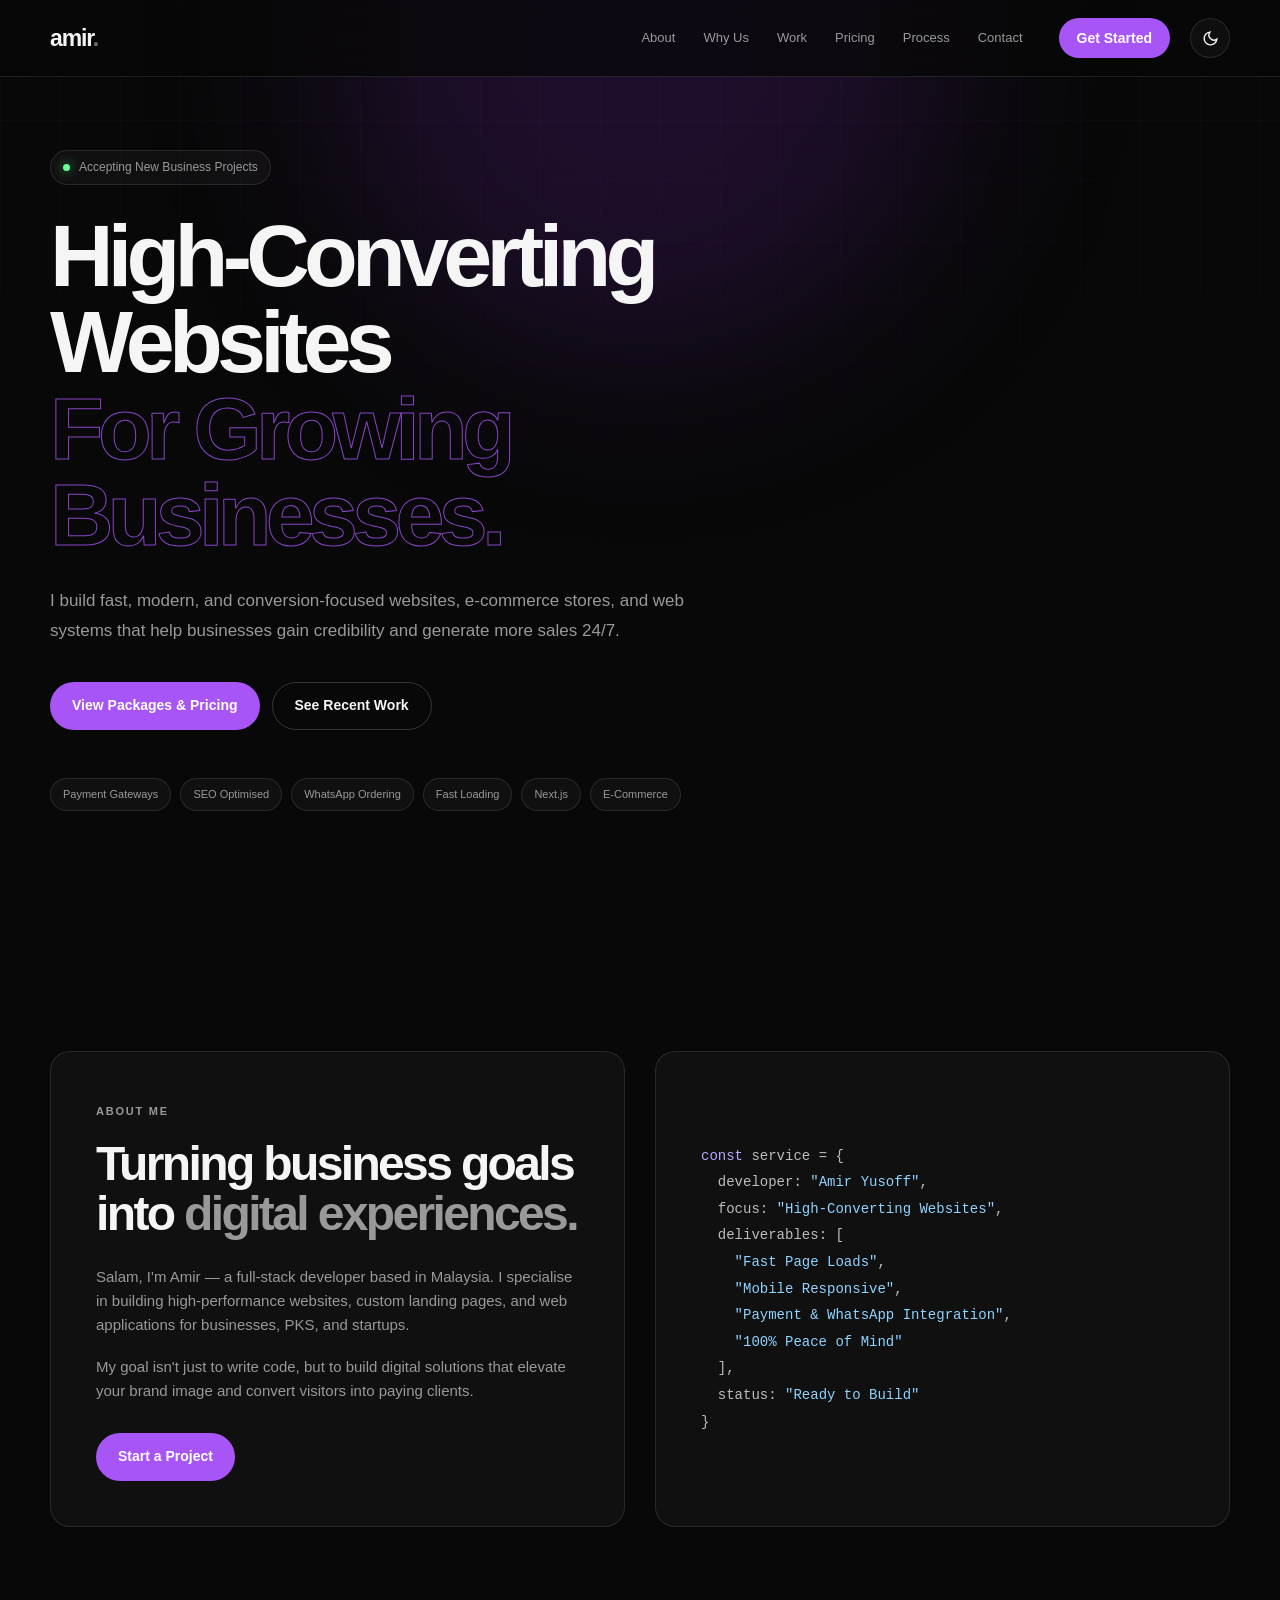
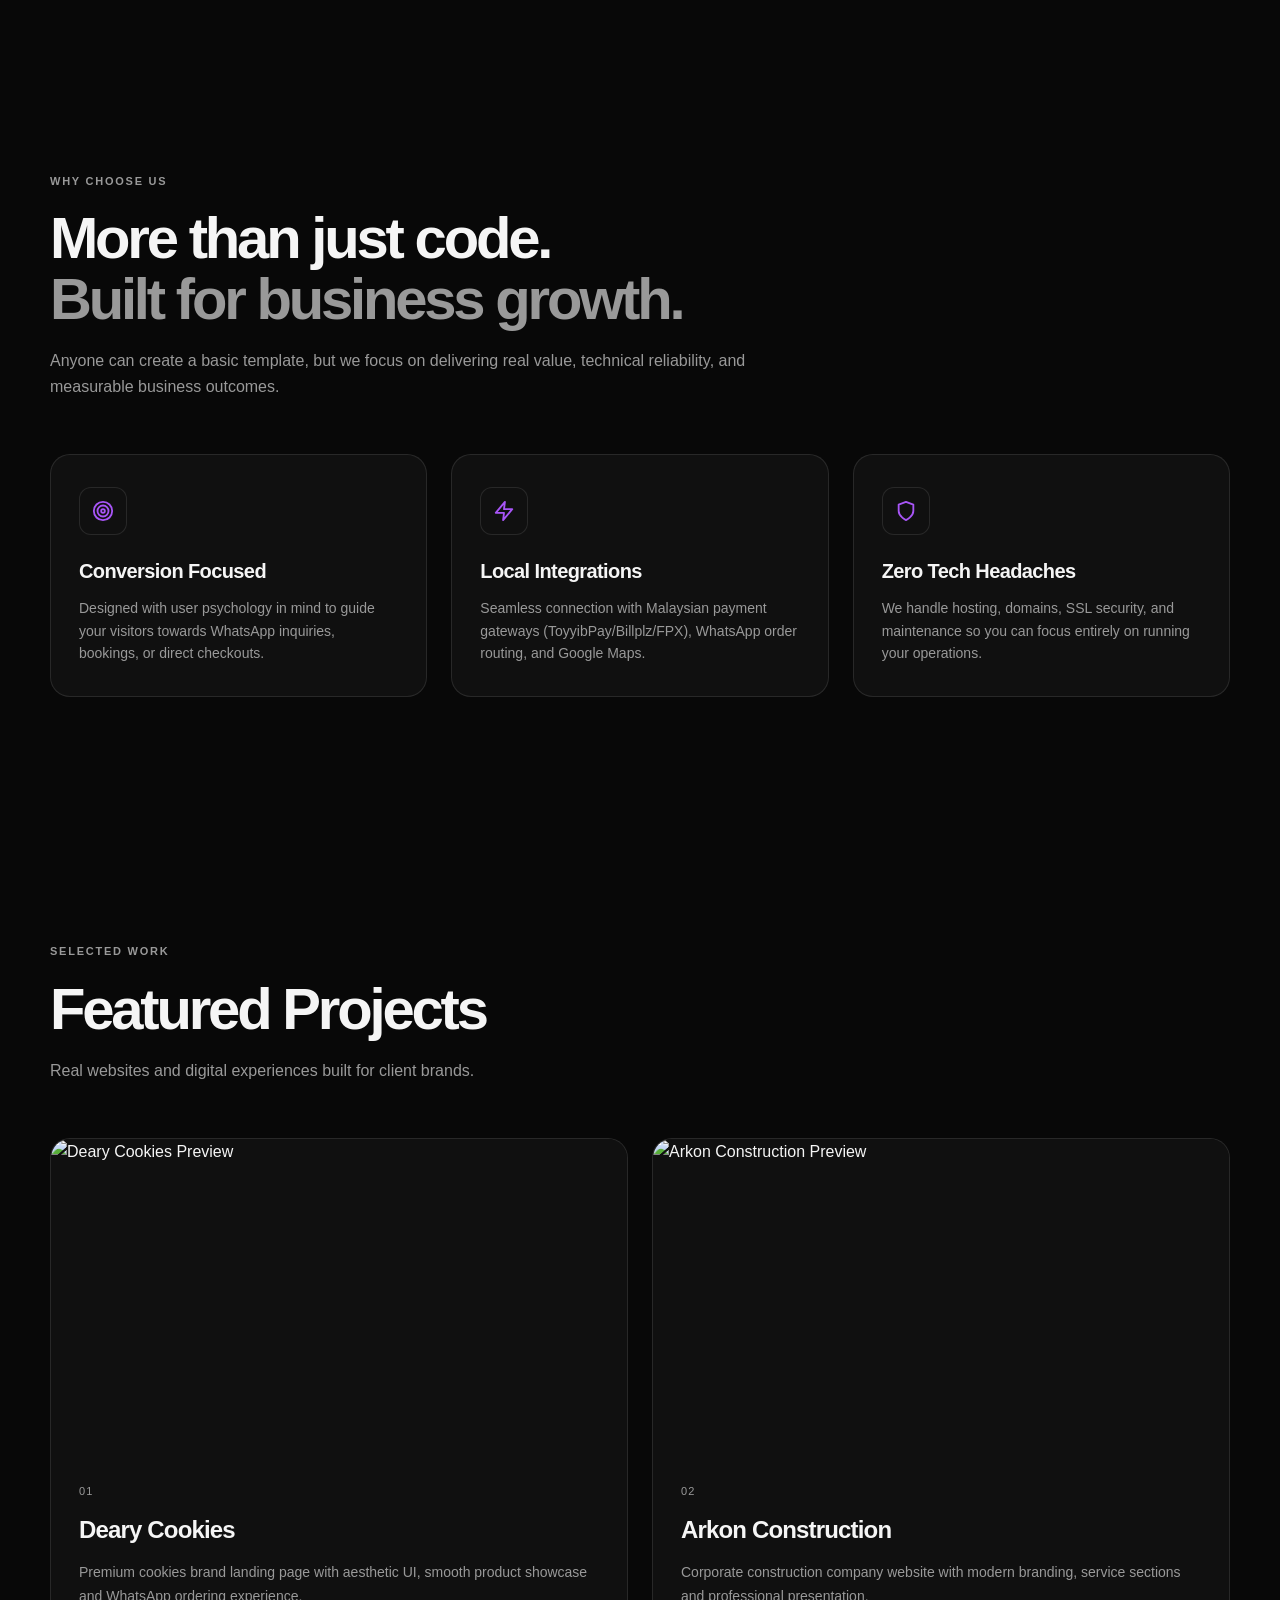
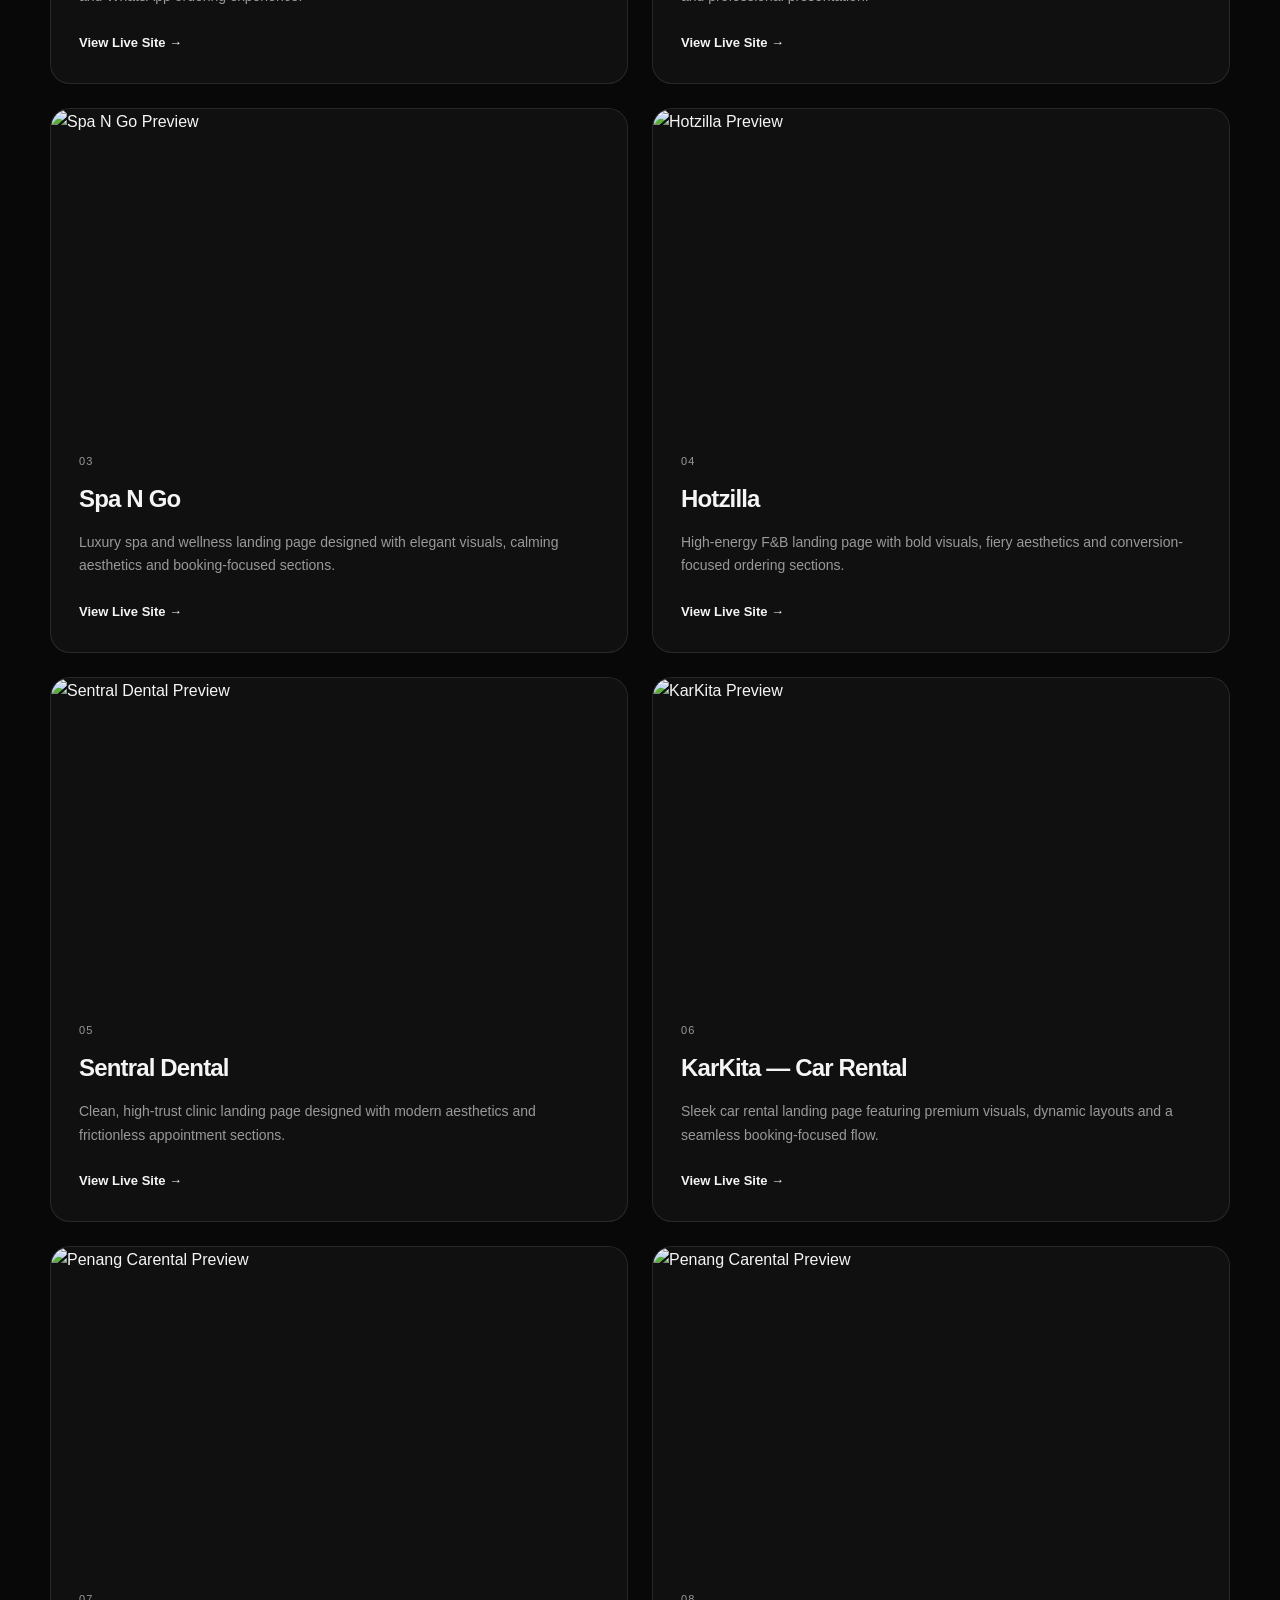
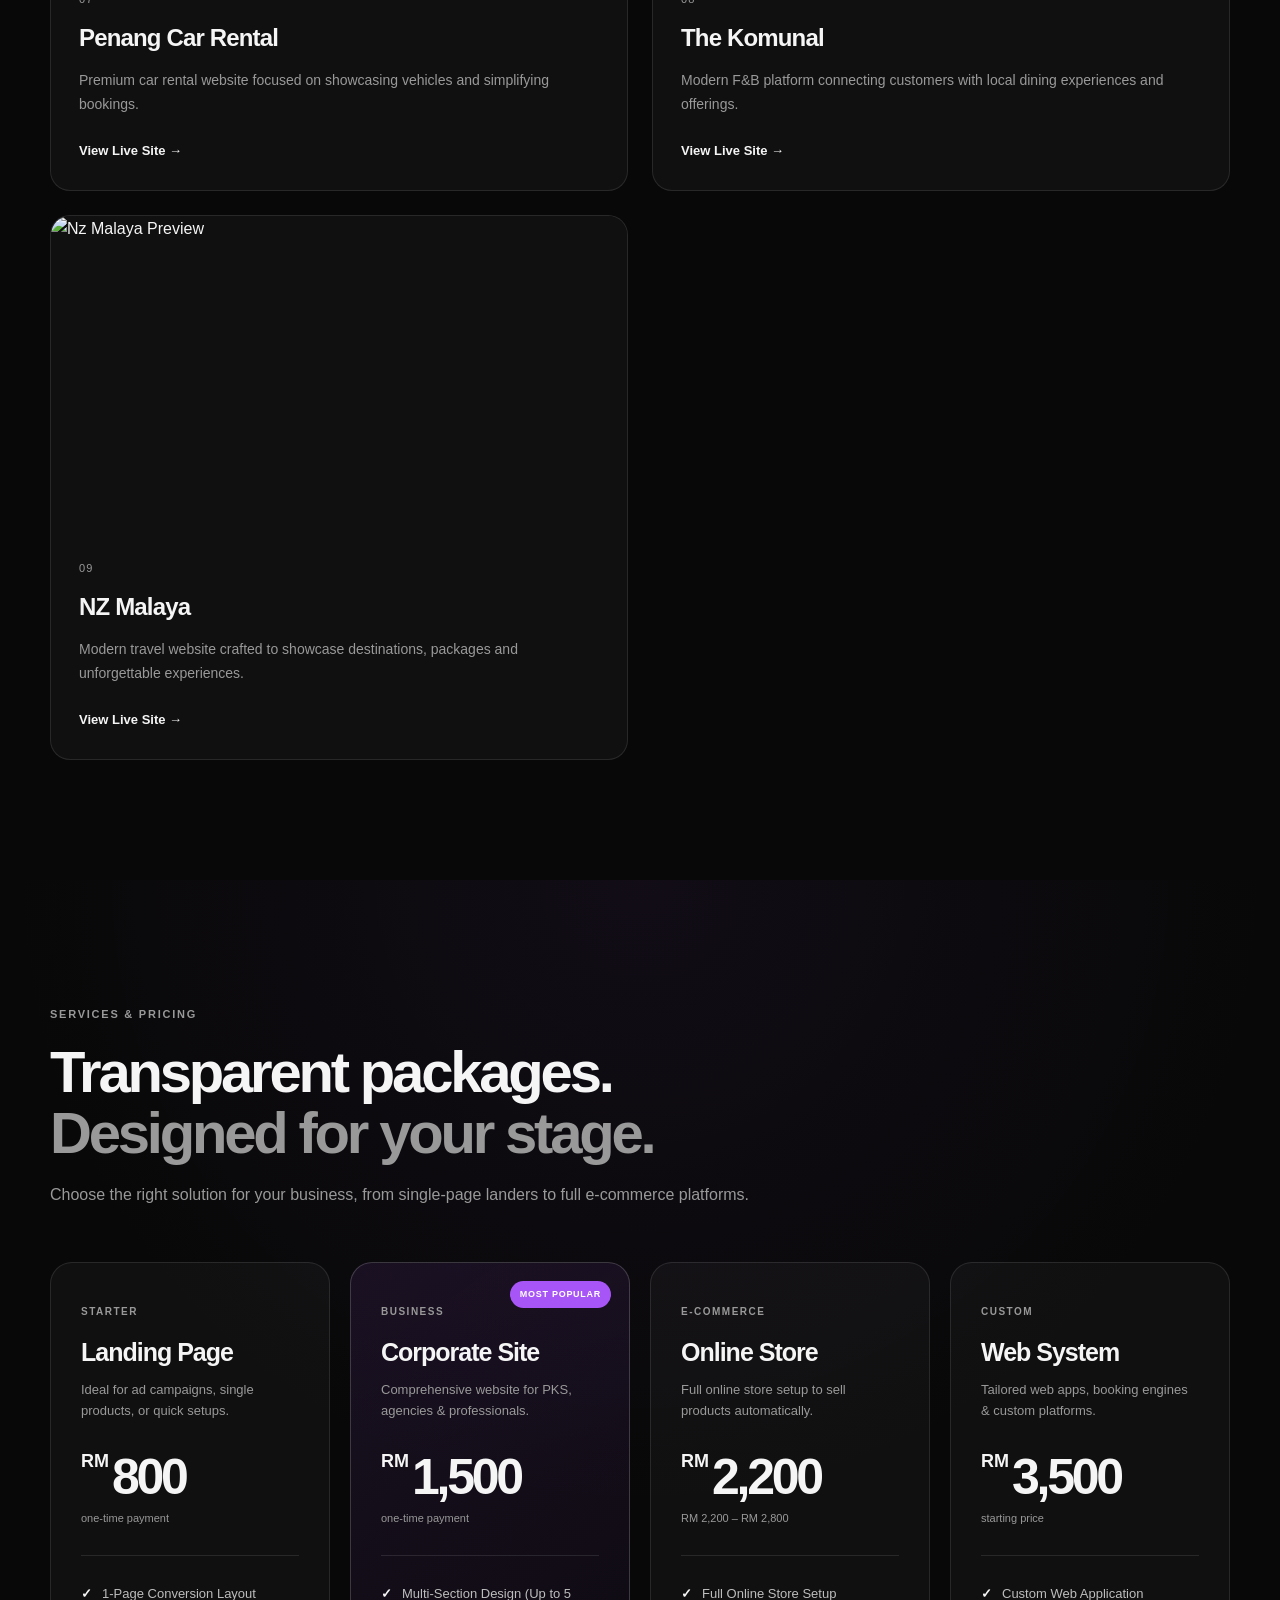
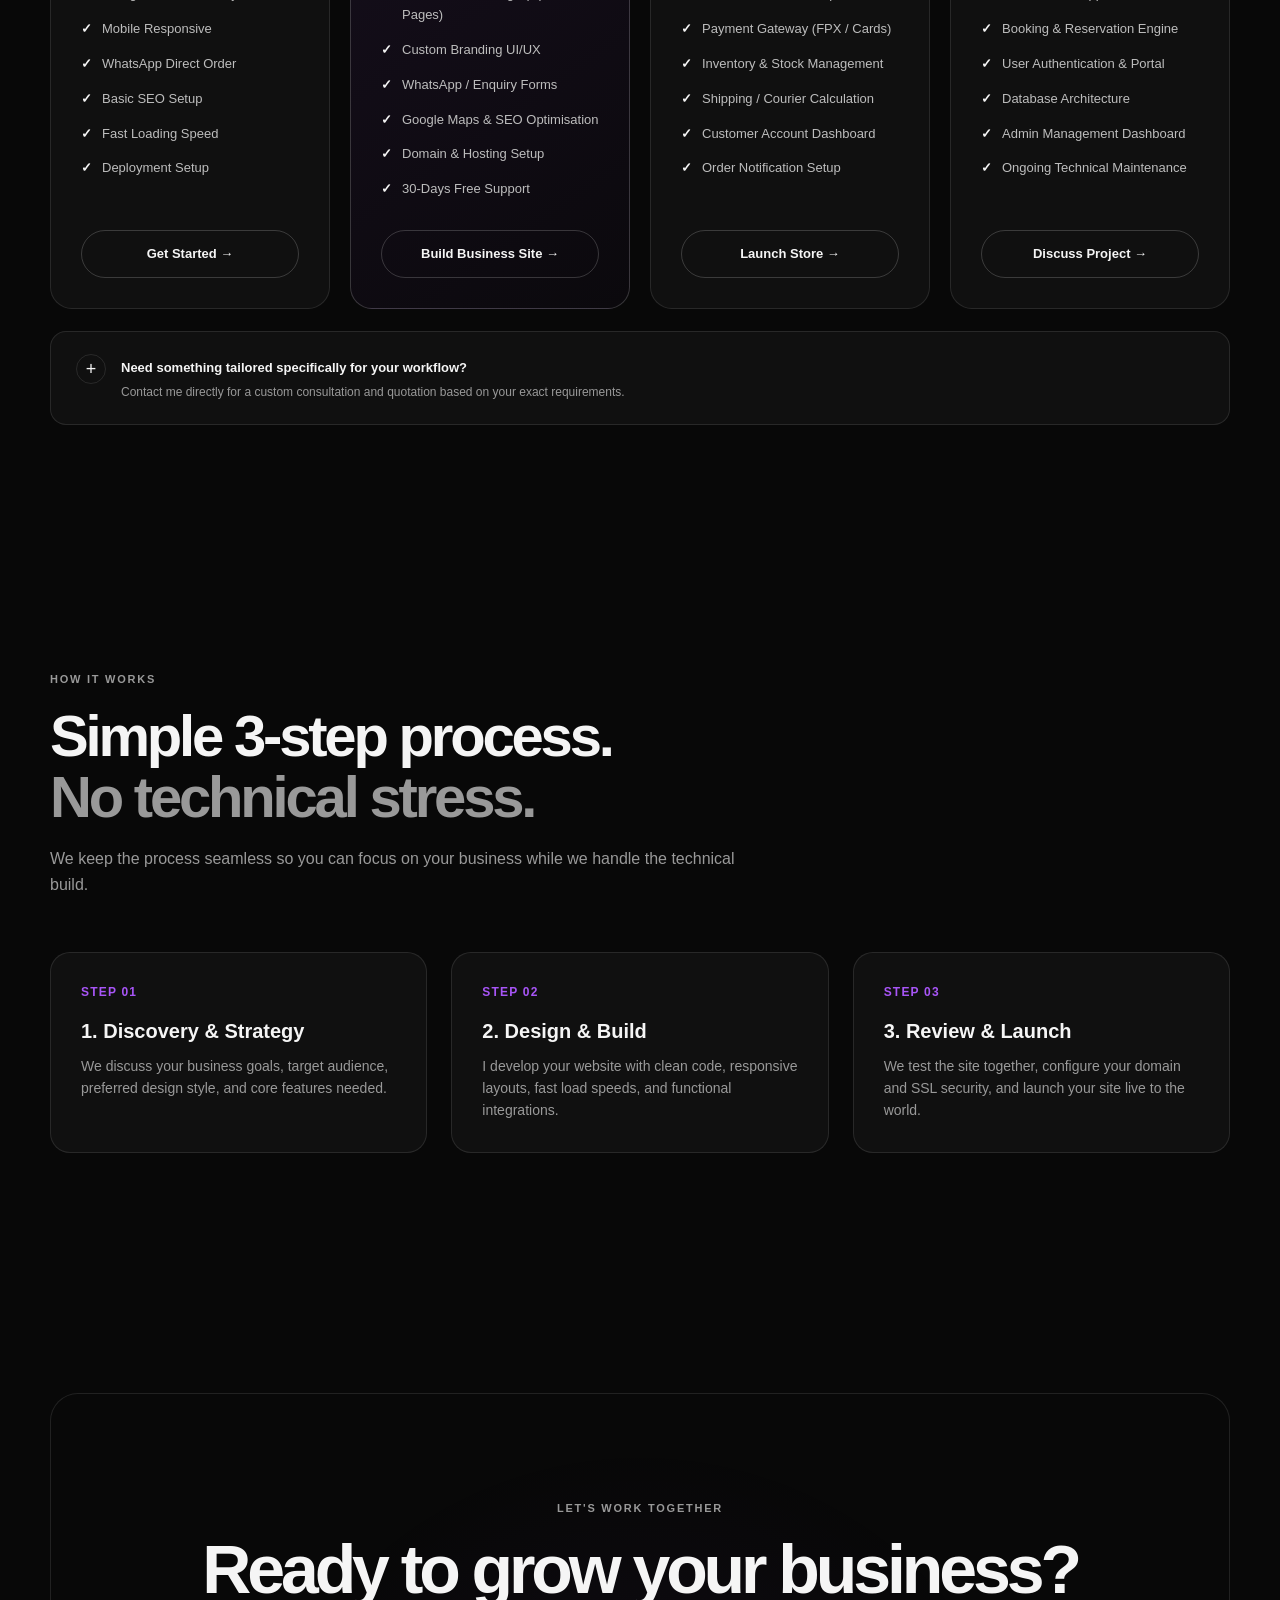
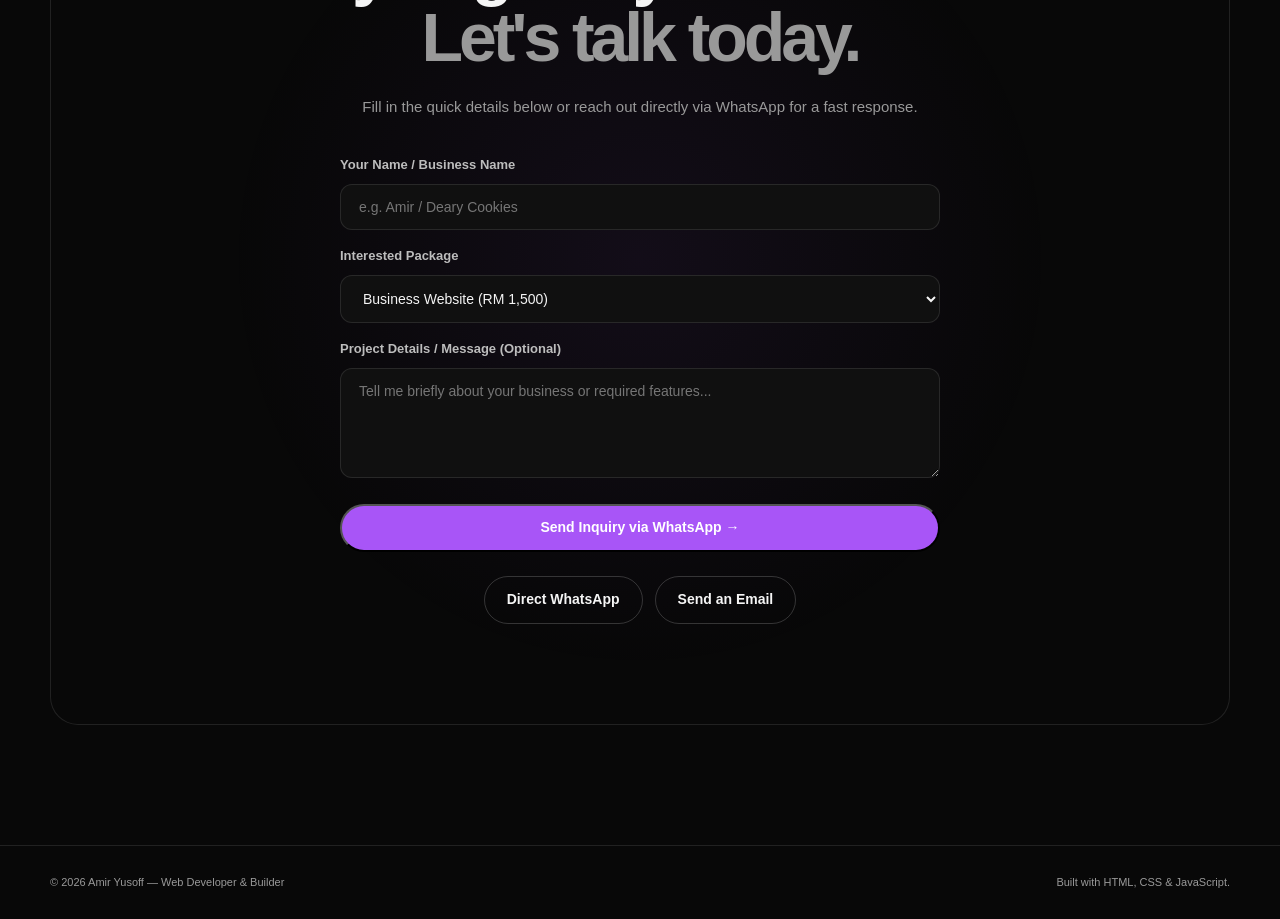
==== commit 8c07a3b7: "Update index.html 6" ====
--- a/index.html
+++ b/index.html
@@ -10,7 +10,10 @@
     name="description"
     content="Amir Yusoff builds high-converting business websites, landing pages, e-commerce stores, and custom web systems in Malaysia."
   >
-
+  <link rel="icon" type="image/svg+xml" href="data:image/svg+xml,<svg xmlns='http://www.w3.org/2000/svg' viewBox='0 0 100 100'><rect width='100' height='100' rx='20' fill='%230a0a0a'/><text x='50%' y='55%' dominant-baseline='central' text-anchor='middle' fill='%23ffffff' font-family='sans-serif' font-weight='bold' font-size='65'>a</text></svg>">
+  <link rel="icon" type="image/png" sizes="192x192" href="/favicon.png">
+  <link rel="apple-touch-icon" href="/favicon.png">
+  
   <meta property="og:title" content="Amir Yusoff — Business Website Builder & Developer">
   <meta
     property="og:description"
--- a/style.css
+++ b/style.css
@@ -0,0 +1,1395 @@
+/* =========================
+   RESET
+========================= */
+
+* {
+  margin: 0;
+  padding: 0;
+  box-sizing: border-box;
+}
+
+html {
+  scroll-behavior: smooth;
+}
+
+body {
+  font-family:
+    Inter,
+    -apple-system,
+    BlinkMacSystemFont,
+    "Segoe UI",
+    sans-serif;
+
+  background: var(--bg);
+  color: var(--text);
+
+  line-height: 1.6;
+  overflow-x: hidden;
+
+  transition:
+    background 0.3s ease,
+    color 0.3s ease;
+}
+
+body::selection {
+  background: #ffffff;
+  color: #000000;
+}
+
+a {
+  color: inherit;
+  text-decoration: none;
+}
+
+button {
+  font: inherit;
+}
+
+
+/* =========================
+   VARIABLES
+========================= */
+
+:root {
+  --bg: #080808;
+  --bg-soft: #101010;
+  --card: rgba(255, 255, 255, 0.035);
+  --card-hover: rgba(255, 255, 255, 0.055);
+
+  --text: #f5f5f5;
+  --text-muted: #999;
+  --text-soft: #bdbdbd;
+
+  --border: rgba(255, 255, 255, 0.1);
+  --border-strong: rgba(255, 255, 255, 0.18);
+
+--accent: #a855f7;
+--accent-text: #ffffff;
+
+  --radius: 20px;
+
+  --container: 1180px;
+}
+
+
+/* LIGHT MODE */
+
+html[data-theme="light"] body {
+  --bg: #f7f7f5;
+  --bg-soft: #ffffff;
+  --card: rgba(0, 0, 0, 0.035);
+  --card-hover: rgba(0, 0, 0, 0.055);
+  --text: #111111;
+  --text-muted: #666;
+  --text-soft: #444;
+  --border: rgba(147, 51, 234, 0.12);
+  --border-strong: rgba(147, 51, 234, 0.25);
+  --accent: #9333ea;
+  --accent-text: #ffffff;
+}
+
+
+/* =========================
+   GLOBAL
+========================= */
+
+.container {
+  width: min(1180px, calc(100% - 40px));
+  margin-inline: auto;
+}
+
+section {
+  padding: 120px 0;
+  position: relative;
+}
+
+.eyebrow {
+  display: inline-block;
+
+  font-size: 11px;
+  font-weight: 700;
+
+  letter-spacing: 0.16em;
+
+  color: var(--text-muted);
+
+  margin-bottom: 18px;
+}
+
+
+/* =========================
+   BUTTONS
+========================= */
+
+.btn {
+  display: inline-flex;
+
+  align-items: center;
+  justify-content: center;
+
+  min-height: 48px;
+
+  padding: 0 22px;
+
+  border-radius: 999px;
+
+  font-size: 14px;
+  font-weight: 600;
+
+  transition:
+    transform 0.25s ease,
+    background 0.25s ease,
+    border 0.25s ease;
+}
+
+.btn:hover {
+  transform: translateY(-2px);
+}
+
+.btn-primary {
+  background: var(--accent);
+  color: var(--accent-text);
+}
+
+.btn-primary:hover {
+  opacity: 0.88;
+}
+
+.btn-outline {
+  border: 1px solid var(--border-strong);
+  color: var(--text);
+  background: transparent;
+}
+
+.btn-outline:hover {
+  background: var(--card-hover);
+}
+
+
+/* =========================
+   HEADER
+========================= */
+
+header {
+  position: fixed;
+
+  top: 0;
+  left: 0;
+
+  width: 100%;
+
+  z-index: 1000;
+
+  backdrop-filter: blur(18px);
+  -webkit-backdrop-filter: blur(18px);
+
+  border-bottom: 1px solid var(--border);
+
+  background: rgba(8, 8, 8, 0.72);
+}
+
+html[data-theme="light"] header {
+  background: rgba(247, 247, 245, 0.75);
+}
+
+.navbar {
+  height: 76px;
+
+  display: flex;
+
+  align-items: center;
+  justify-content: space-between;
+}
+
+.logo {
+  font-size: 23px;
+  font-weight: 800;
+  letter-spacing: -0.05em;
+}
+
+.logo span {
+  opacity: 0.45;
+}
+
+.nav-right {
+  display: flex;
+  align-items: center;
+  gap: 20px;
+}
+
+.nav-links {
+  display: flex;
+  align-items: center;
+  gap: 28px;
+}
+
+.nav-links a:not(.btn) {
+  font-size: 13px;
+  color: var(--text-muted);
+
+  transition: color 0.2s ease;
+}
+
+.nav-links a:not(.btn):hover {
+  color: var(--text);
+}
+
+.nav-cta {
+  margin-left: 8px;
+  min-height: 40px;
+  padding-inline: 18px;
+}
+
+
+/* =========================
+   THEME BUTTON
+========================= */
+
+.theme-toggle {
+  width: 40px;
+  height: 40px;
+
+  display: grid;
+  place-items: center;
+
+  border: 1px solid var(--border);
+  border-radius: 50%;
+
+  background: var(--card);
+
+  color: var(--text);
+
+  cursor: pointer;
+
+  transition: transform 0.2s ease;
+}
+
+.theme-toggle:hover {
+  transform: rotate(15deg);
+}
+
+.theme-toggle svg {
+  width: 17px;
+  height: 17px;
+
+  fill: none;
+  stroke: currentColor;
+
+  stroke-width: 2;
+}
+
+.sun-icon {
+  display: none;
+}
+
+html[data-theme="light"] .moon-icon {
+  display: none;
+}
+
+html[data-theme="light"] .sun-icon {
+  display: block;
+}
+
+
+/* =========================
+   MOBILE MENU
+========================= */
+
+.menu-toggle {
+  display: none;
+
+  width: 40px;
+  height: 40px;
+
+  border: 0;
+
+  background: transparent;
+
+  cursor: pointer;
+
+  flex-direction: column;
+  justify-content: center;
+
+  gap: 5px;
+}
+
+.menu-toggle span {
+  width: 22px;
+  height: 2px;
+
+  display: block;
+
+  background: var(--text);
+
+  border-radius: 5px;
+
+  transition: transform 0.25s ease;
+}
+
+
+/* =========================
+   HERO
+========================= */
+
+.hero {
+  min-height: 100vh;
+
+  display: flex;
+  align-items: center;
+
+  padding-top: 150px;
+
+  overflow: hidden;
+}
+
+.hero-glow {
+  position: absolute;
+
+  width: 600px;
+  height: 600px;
+
+  top: -250px;
+  left: 50%;
+
+  transform: translateX(-50%);
+
+  background: rgba(147, 51, 234, 0.16);
+
+  filter: blur(100px);
+
+  border-radius: 50%;
+
+  pointer-events: none;
+}
+
+.hero-grid {
+  position: absolute;
+
+  inset: 0;
+
+     background-image:
+    linear-gradient(rgba(147,51,234,.055) 1px, transparent 1px),
+    linear-gradient(90deg, rgba(147,51,234,.055) 1px, transparent 1px);
+
+  background-size: 60px 60px;
+
+  mask-image: linear-gradient(
+    to bottom,
+    black,
+    transparent 75%
+  );
+
+  pointer-events: none;
+}
+
+.hero-content {
+  max-width: 850px;
+  position: relative;
+  z-index: 1;
+}
+
+.hero-tag {
+  display: inline-flex;
+
+  align-items: center;
+  gap: 9px;
+
+  padding: 7px 12px;
+
+  border: 1px solid var(--border);
+
+  background: var(--card);
+
+  border-radius: 999px;
+
+  color: var(--text-muted);
+
+  font-size: 12px;
+
+  margin-bottom: 28px;
+}
+
+.dot {
+  width: 7px;
+  height: 7px;
+
+  background: #6cff9b;
+
+  border-radius: 50%;
+
+  box-shadow: 0 0 12px rgba(108, 255, 155, 0.7);
+}
+
+.hero h1 {
+  font-size: clamp(48px, 7vw, 88px);
+
+  line-height: 0.98;
+
+  letter-spacing: -0.065em;
+
+  font-weight: 800;
+
+  max-width: 950px;
+}
+
+.hero h1 span {
+  color: transparent;
+  -webkit-text-stroke: 1px var(--accent);
+  opacity: 0.8;
+}
+
+.hero p {
+  max-width: 650px;
+
+  margin-top: 28px;
+
+  color: var(--text-muted);
+
+  font-size: 17px;
+
+  line-height: 1.75;
+}
+
+.hero-buttons {
+  display: flex;
+
+  gap: 12px;
+
+  margin-top: 36px;
+}
+
+.tech-stack {
+  display: flex;
+
+  flex-wrap: wrap;
+
+  gap: 9px;
+
+  margin-top: 48px;
+}
+
+.tech-stack span {
+  padding: 7px 12px;
+
+  border: 1px solid var(--border);
+
+  border-radius: 999px;
+
+  font-size: 11px;
+
+  color: var(--text-muted);
+
+  background: var(--card);
+}
+
+
+/* =========================
+   SECTION TITLES
+========================= */
+
+.section-title {
+  max-width: 700px;
+
+  margin-bottom: 55px;
+}
+
+.section-title h2 {
+  font-size: clamp(38px, 5vw, 58px);
+
+  line-height: 1.05;
+
+  letter-spacing: -0.055em;
+}
+
+.section-title h2 span {
+  color: var(--text-muted);
+}
+
+.section-title p {
+  margin-top: 18px;
+
+  color: var(--text-muted);
+
+  font-size: 16px;
+}
+
+
+/* =========================
+   ABOUT
+========================= */
+
+.about-grid {
+  display: grid;
+
+  grid-template-columns: 1fr 1fr;
+
+  gap: 30px;
+
+  align-items: stretch;
+}
+
+.about-card,
+.code-box {
+  padding: 45px;
+
+  border: 1px solid var(--border);
+
+  border-radius: var(--radius);
+
+  background: var(--card);
+}
+
+.about-card h2 {
+  font-size: clamp(34px, 4vw, 48px);
+
+  line-height: 1.05;
+
+  letter-spacing: -0.055em;
+
+  margin-bottom: 25px;
+}
+
+.about-card h2 span {
+  color: var(--text-muted);
+}
+
+.about-card p {
+  color: var(--text-muted);
+
+  font-size: 15px;
+
+  margin-bottom: 18px;
+}
+
+.about-card .btn {
+  margin-top: 12px;
+}
+
+.code-box {
+  display: flex;
+  align-items: center;
+
+  overflow: hidden;
+}
+
+.code-box pre {
+  font-family:
+    "SFMono-Regular",
+    Consolas,
+    "Liberation Mono",
+    monospace;
+
+  font-size: 14px;
+
+  line-height: 1.9;
+
+  color: var(--text-soft);
+
+  white-space: pre-wrap;
+}
+
+.code-keyword {
+  color: #b9a7ff;
+}
+
+.code-string {
+  color: #8fd3ff;
+}
+
+
+/* =========================
+   PROJECTS
+========================= */
+
+.project-grid {
+  display: grid;
+
+  grid-template-columns: repeat(2, 1fr);
+
+  gap: 24px;
+}
+
+.project-card {
+  border: 1px solid var(--border);
+
+  background: var(--card);
+
+  border-radius: var(--radius);
+
+  overflow: hidden;
+
+  transition:
+    transform 0.3s ease,
+    border 0.3s ease,
+    background 0.3s ease;
+}
+
+.project-card:hover {
+  transform: translateY(-6px);
+
+  border-color: var(--border-strong);
+
+  background: var(--card-hover);
+}
+
+.project-image {
+  height: 310px;
+
+  overflow: hidden;
+
+  background: var(--bg-soft);
+}
+
+.project-image img {
+  width: 100%;
+  height: 100%;
+
+  object-fit: cover;
+
+  object-position: top;
+
+  display: block;
+
+  transition: transform 0.5s ease;
+}
+
+.project-card:hover .project-image img {
+  transform: scale(1.035);
+}
+
+.project-content {
+  padding: 28px;
+}
+
+.project-number {
+  font-size: 11px;
+
+  color: var(--text-muted);
+
+  letter-spacing: 0.1em;
+}
+
+.project-content h3 {
+  font-size: 24px;
+
+  margin-top: 8px;
+
+  letter-spacing: -0.035em;
+}
+
+.project-content p {
+  color: var(--text-muted);
+
+  font-size: 14px;
+
+  line-height: 1.7;
+
+  margin: 12px 0 20px;
+}
+
+.project-link {
+  font-size: 13px;
+
+  font-weight: 600;
+
+  color: var(--text);
+
+  transition: opacity 0.2s ease;
+}
+
+.project-link:hover {
+  opacity: 0.6;
+}
+
+
+/* =========================
+   PRICING
+========================= */
+
+#pricing {
+  background:
+    radial-gradient(
+      circle at 50% 0%,
+      rgba(168, 85, 247, 0.06),
+      transparent 45%
+    );
+}
+
+.pricing-grid {
+  display: grid;
+
+  grid-template-columns: repeat(3, 1fr);
+
+  gap: 20px;
+
+  align-items: stretch;
+}
+
+.pricing-card {
+  position: relative;
+
+  display: flex;
+  flex-direction: column;
+
+  padding: 34px 30px 30px;
+
+  border: 1px solid var(--border);
+
+  border-radius: 22px;
+
+  background: var(--card);
+
+  transition:
+    transform 0.3s ease,
+    border 0.3s ease;
+}
+
+.pricing-card:hover {
+  transform: translateY(-5px);
+
+  border-color: var(--border-strong);
+}
+
+.pricing-card.featured {
+  border-color: var(--border-strong);
+  background:
+    linear-gradient(
+      145deg,
+      rgba(168, 85, 247, 0.10),
+      rgba(168, 85, 247, 0.025)
+    );
+}
+
+.popular-badge {
+  position: absolute;
+
+  top: 18px;
+  right: 18px;
+
+  padding: 6px 10px;
+
+  border-radius: 999px;
+
+  background: var(--accent);
+
+  color: var(--accent-text);
+
+  font-size: 9px;
+
+  font-weight: 800;
+
+  letter-spacing: 0.08em;
+}
+
+.pricing-label {
+  font-size: 10px;
+
+  font-weight: 800;
+
+  letter-spacing: 0.15em;
+
+  color: var(--text-muted);
+}
+
+.pricing-top h3 {
+  font-size: 25px;
+
+  letter-spacing: -0.04em;
+
+  margin-top: 9px;
+}
+
+.pricing-description {
+  color: var(--text-muted);
+
+  font-size: 13px;
+
+  line-height: 1.6;
+
+  min-height: 44px;
+
+  margin-top: 8px;
+}
+
+.price {
+  font-size: 50px;
+
+  font-weight: 800;
+
+  letter-spacing: -0.065em;
+
+  margin-top: 28px;
+
+  line-height: 1;
+}
+
+.price small {
+  font-size: 18px;
+
+  font-weight: 600;
+
+  vertical-align: top;
+
+  margin-right: 3px;
+
+  letter-spacing: 0;
+}
+
+.price-note {
+  display: block;
+
+  color: var(--text-muted);
+
+  font-size: 11px;
+
+  margin-top: 8px;
+}
+
+.pricing-divider {
+  height: 1px;
+
+  background: var(--border);
+
+  margin: 28px 0;
+}
+
+.features {
+  list-style: none;
+
+  display: flex;
+  flex-direction: column;
+
+  gap: 14px;
+
+  margin-bottom: 30px;
+}
+
+.features li {
+  display: flex;
+
+  gap: 10px;
+
+  color: var(--text-soft);
+
+  font-size: 13px;
+}
+
+.features li span {
+  color: var(--text);
+
+  font-weight: 700;
+}
+
+.pricing-button {
+  margin-top: auto;
+
+  width: 100%;
+
+  min-height: 48px;
+
+  display: flex;
+
+  align-items: center;
+  justify-content: center;
+
+  border: 1px solid var(--border-strong);
+
+  border-radius: 999px;
+
+  font-size: 13px;
+
+  font-weight: 600;
+
+  transition:
+    background 0.25s ease,
+    color 0.25s ease,
+    transform 0.25s ease;
+}
+
+.pricing-button:hover {
+  background: var(--accent);
+
+  color: var(--accent-text);
+
+  transform: translateY(-2px);
+}
+
+.pricing-note-box {
+  margin-top: 22px;
+
+  padding: 22px 25px;
+
+  display: flex;
+
+  align-items: flex-start;
+
+  gap: 15px;
+
+  border: 1px solid var(--border);
+
+  border-radius: 16px;
+
+  background: var(--card);
+}
+
+.note-icon {
+  width: 30px;
+  height: 30px;
+
+  display: grid;
+  place-items: center;
+
+  border: 1px solid var(--border);
+
+  border-radius: 50%;
+
+  font-size: 18px;
+}
+
+.pricing-note-box strong {
+  font-size: 13px;
+}
+
+.pricing-note-box p {
+  color: var(--text-muted);
+
+  font-size: 12px;
+
+  margin-top: 3px;
+}
+
+
+/* =========================
+   CONTACT
+========================= */
+
+.contact-box {
+  position: relative;
+
+  text-align: center;
+
+  padding: 100px 30px;
+
+  border: 1px solid var(--border);
+
+  border-radius: 28px;
+
+  overflow: hidden;
+
+  background:
+    radial-gradient(
+      circle at center,
+      rgba(168, 85, 247, 0.07),
+      transparent 55%
+    );
+
+}
+
+.contact-box h2 {
+  font-size: clamp(40px, 6vw, 68px);
+
+  line-height: 1;
+
+  letter-spacing: -0.06em;
+}
+
+.contact-box h2 span {
+  display: block;
+
+  color: var(--text-muted);
+}
+
+.contact-box p {
+  max-width: 600px;
+
+  margin: 24px auto 0;
+
+  color: var(--text-muted);
+
+  font-size: 15px;
+}
+
+.contact-buttons {
+  display: flex;
+
+  justify-content: center;
+
+  gap: 12px;
+
+  margin-top: 32px;
+}
+
+
+/* =========================
+   FOOTER
+========================= */
+
+footer {
+  border-top: 1px solid var(--border);
+
+  padding: 28px 0;
+
+  color: var(--text-muted);
+
+  font-size: 11px;
+}
+
+.footer-inner {
+  display: flex;
+
+  justify-content: space-between;
+
+  gap: 20px;
+}
+
+
+/* =========================
+   ANIMATION
+========================= */
+
+.fade-up {
+  opacity: 0;
+
+  transform: translateY(25px);
+
+  transition:
+    opacity 0.7s ease,
+    transform 0.7s ease;
+}
+
+.fade-up.show {
+  opacity: 1;
+
+  transform: translateY(0);
+}
+
+
+/* =========================
+   RESPONSIVE
+========================= */
+
+@media (max-width: 900px) {
+
+  .nav-links {
+    position: fixed;
+
+    top: 76px;
+    left: 20px;
+    right: 20px;
+
+    display: none;
+
+    flex-direction: column;
+
+    align-items: stretch;
+
+    gap: 5px;
+
+    padding: 15px;
+
+    border: 1px solid var(--border);
+
+    border-radius: 18px;
+
+    background: var(--bg-soft);
+
+    box-shadow: 0 20px 50px rgba(0,0,0,0.25);
+  }
+
+  .nav-links.active {
+    display: flex;
+  }
+
+  .nav-links a:not(.btn) {
+    padding: 12px 10px;
+  }
+
+  .nav-cta {
+    margin-left: 0;
+
+    margin-top: 5px;
+  }
+
+  .menu-toggle {
+    display: flex;
+  }
+
+  .about-grid {
+    grid-template-columns: 1fr;
+  }
+
+  .pricing-grid {
+    grid-template-columns: 1fr;
+  }
+
+  .pricing-card.featured {
+    order: -1;
+  }
+}
+
+
+@media (max-width: 700px) {
+
+  section {
+    padding: 90px 0;
+  }
+
+  .container {
+    width: min(100% - 28px, 1180px);
+  }
+
+  .hero {
+    padding-top: 130px;
+  }
+
+  .hero h1 {
+    font-size: clamp(44px, 14vw, 70px);
+  }
+
+  .hero p {
+    font-size: 15px;
+  }
+
+  .hero-buttons {
+    flex-direction: column;
+
+    align-items: stretch;
+  }
+
+  .tech-stack {
+    gap: 7px;
+  }
+
+  .project-grid {
+    grid-template-columns: 1fr;
+  }
+
+  .project-image {
+    height: 250px;
+  }
+
+  .about-card,
+  .code-box {
+    padding: 28px;
+  }
+
+  .code-box pre {
+    font-size: 11px;
+  }
+
+  .contact-box {
+    padding: 70px 22px;
+  }
+
+  .contact-buttons {
+    flex-direction: column;
+  }
+
+  .footer-inner {
+    flex-direction: column;
+
+    text-align: center;
+  }
+}
+
+
+@media (max-width: 420px) {
+
+  .navbar {
+    height: 68px;
+  }
+
+  .nav-links {
+    top: 68px;
+  }
+
+  .hero {
+    padding-top: 115px;
+  }
+
+  .hero h1 {
+    font-size: 43px;
+  }
+
+  .price {
+    font-size: 45px;
+  }
+
+}
+
+/* =========================
+   PRICING GRID (UPDATE FOR 4 CARDS)
+========================= */
+.pricing-grid {
+  display: grid;
+  grid-template-columns: repeat(4, 1fr);
+  gap: 20px;
+  align-items: stretch;
+}
+
+@media (max-width: 1100px) {
+  .pricing-grid {
+    grid-template-columns: repeat(2, 1fr);
+  }
+}
+
+@media (max-width: 650px) {
+  .pricing-grid {
+    grid-template-columns: 1fr;
+  }
+}
+
+/* =========================
+   WHY CHOOSE US & PROCESS
+========================= */
+.features-grid {
+  display: grid;
+  grid-template-columns: repeat(3, 1fr);
+  gap: 24px;
+}
+
+.feature-card {
+  padding: 32px 28px;
+  border: 1px solid var(--border);
+  border-radius: var(--radius);
+  background: var(--card);
+  transition: transform 0.3s ease, border 0.3s ease;
+}
+
+.feature-card:hover {
+  transform: translateY(-4px);
+  border-color: var(--border-strong);
+}
+
+.feature-icon {
+  font-size: 28px;
+  margin-bottom: 16px;
+  display: inline-block;
+}
+
+.feature-card h3 {
+  font-size: 20px;
+  margin-bottom: 10px;
+  letter-spacing: -0.03em;
+}
+
+.feature-card p {
+  color: var(--text-muted);
+  font-size: 14px;
+  line-height: 1.6;
+}
+
+.process-grid {
+  display: grid;
+  grid-template-columns: repeat(3, 1fr);
+  gap: 24px;
+}
+
+.process-step {
+  padding: 30px;
+  border: 1px solid var(--border);
+  border-radius: var(--radius);
+  background: var(--card);
+  position: relative;
+}
+
+.step-number {
+  font-size: 12px;
+  font-weight: 800;
+  color: var(--accent);
+  letter-spacing: 0.1em;
+  margin-bottom: 12px;
+  display: block;
+}
+
+.process-step h3 {
+  font-size: 20px;
+  margin-bottom: 8px;
+}
+
+.process-step p {
+  color: var(--text-muted);
+  font-size: 14px;
+}
+
+@media (max-width: 900px) {
+  .features-grid,
+  .process-grid {
+    grid-template-columns: 1fr;
+  }
+}
+
+/* =========================
+   SIMPLE CONTACT FORM
+========================= */
+.contact-form {
+  max-width: 600px;
+  margin: 36px auto 0;
+  display: flex;
+  flex-direction: column;
+  gap: 16px;
+  text-align: left;
+}
+
+.form-group {
+  display: flex;
+  flex-direction: column;
+  gap: 8px;
+}
+
+.form-group label {
+  font-size: 13px;
+  font-weight: 600;
+  color: var(--text-soft);
+}
+
+.form-input,
+.form-select,
+.form-textarea {
+  width: 100%;
+  padding: 14px 18px;
+  border-radius: 12px;
+  border: 1px solid var(--border);
+  background: var(--bg-soft);
+  color: var(--text);
+  font-family: inherit;
+  font-size: 14px;
+  outline: none;
+  transition: border-color 0.2s ease;
+}
+
+.form-input:focus,
+.form-select:focus,
+.form-textarea:focus {
+  border-color: var(--accent);
+}
+
+.form-textarea {
+  resize: vertical;
+  min-height: 110px;
+}
+
+/* =========================
+   FEATURE ICON STYLING (THEME MATCHED)
+========================= */
+.feature-icon-box {
+  width: 48px;
+  height: 48px;
+  display: flex;
+  align-items: center;
+  justify-content: center;
+  border: 1px solid var(--border);
+  border-radius: 12px;
+  background: var(--bg-soft);
+  margin-bottom: 20px;
+}
+
+.feature-icon-box svg {
+  width: 22px;
+  height: 22px;
+  fill: none;
+  stroke: var(--accent);
+  stroke-width: 2;
+  stroke-linecap: round;
+  stroke-linejoin: round;
+}
